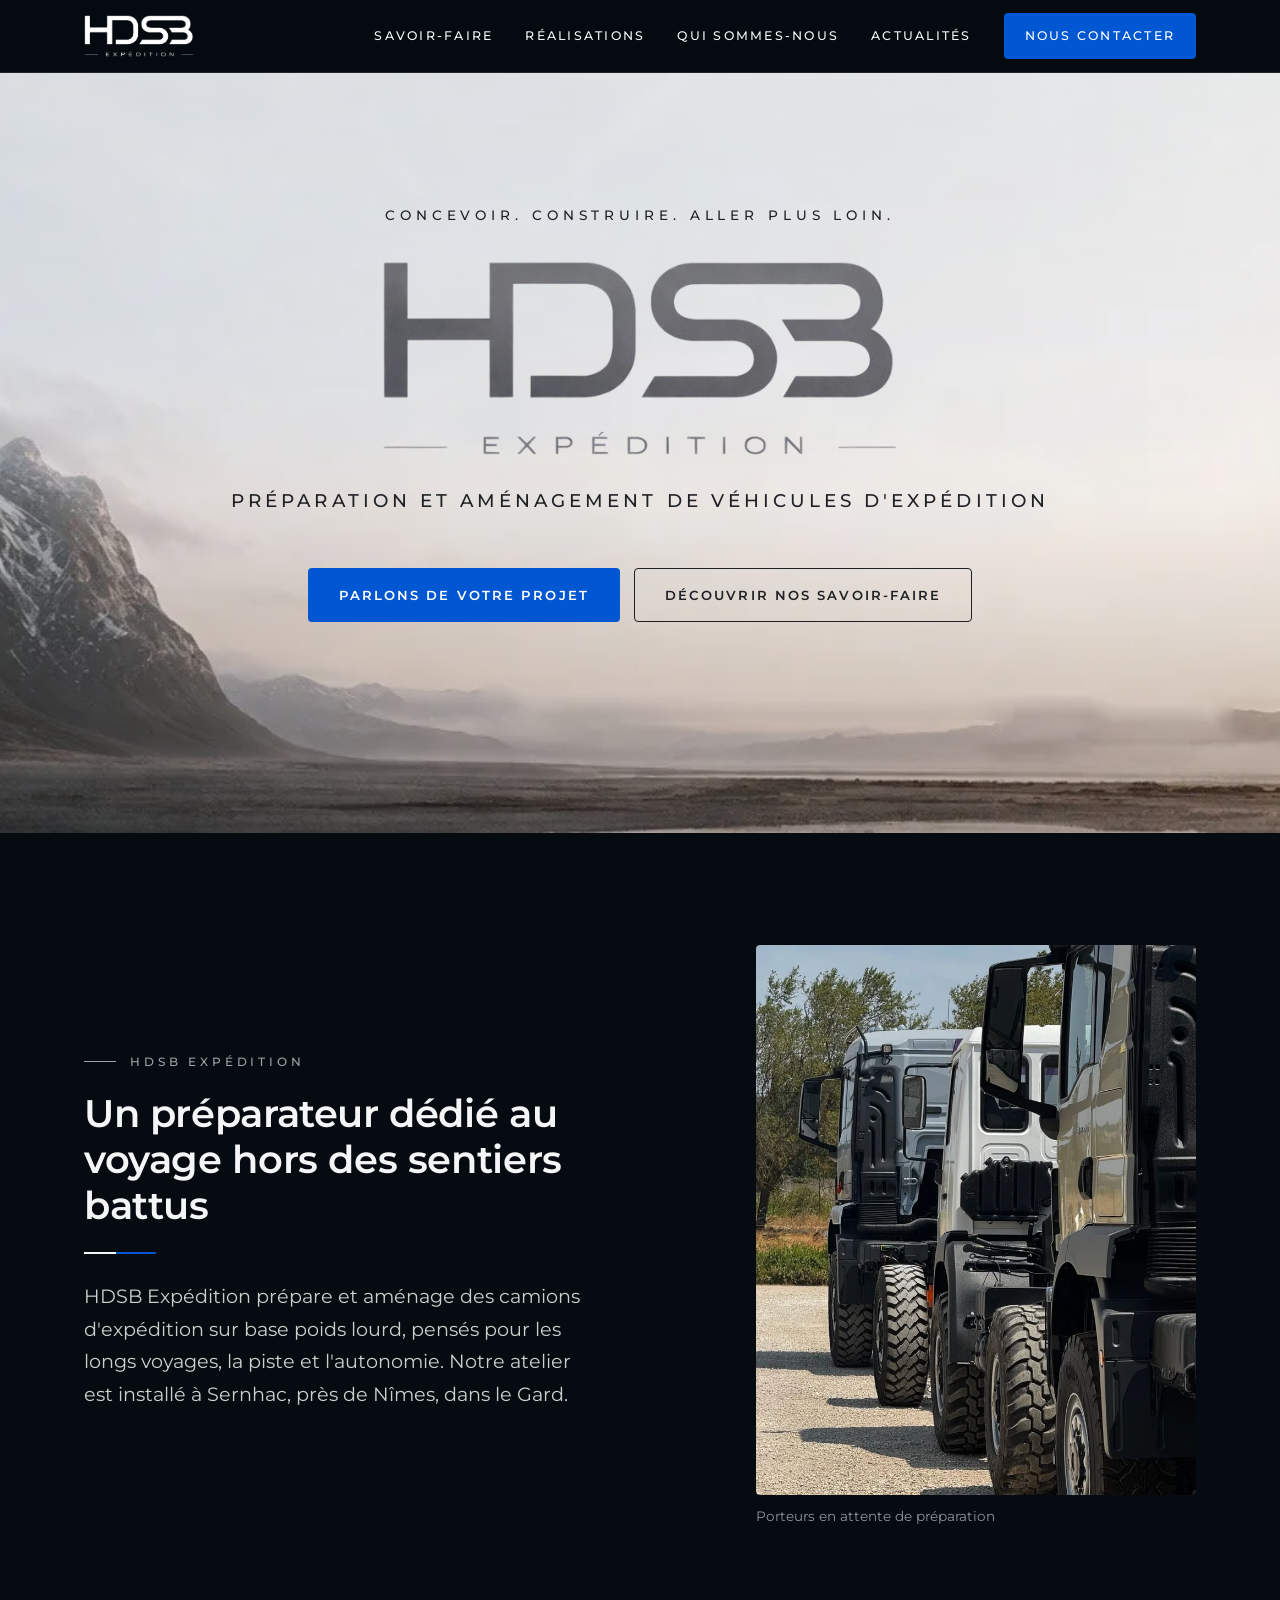
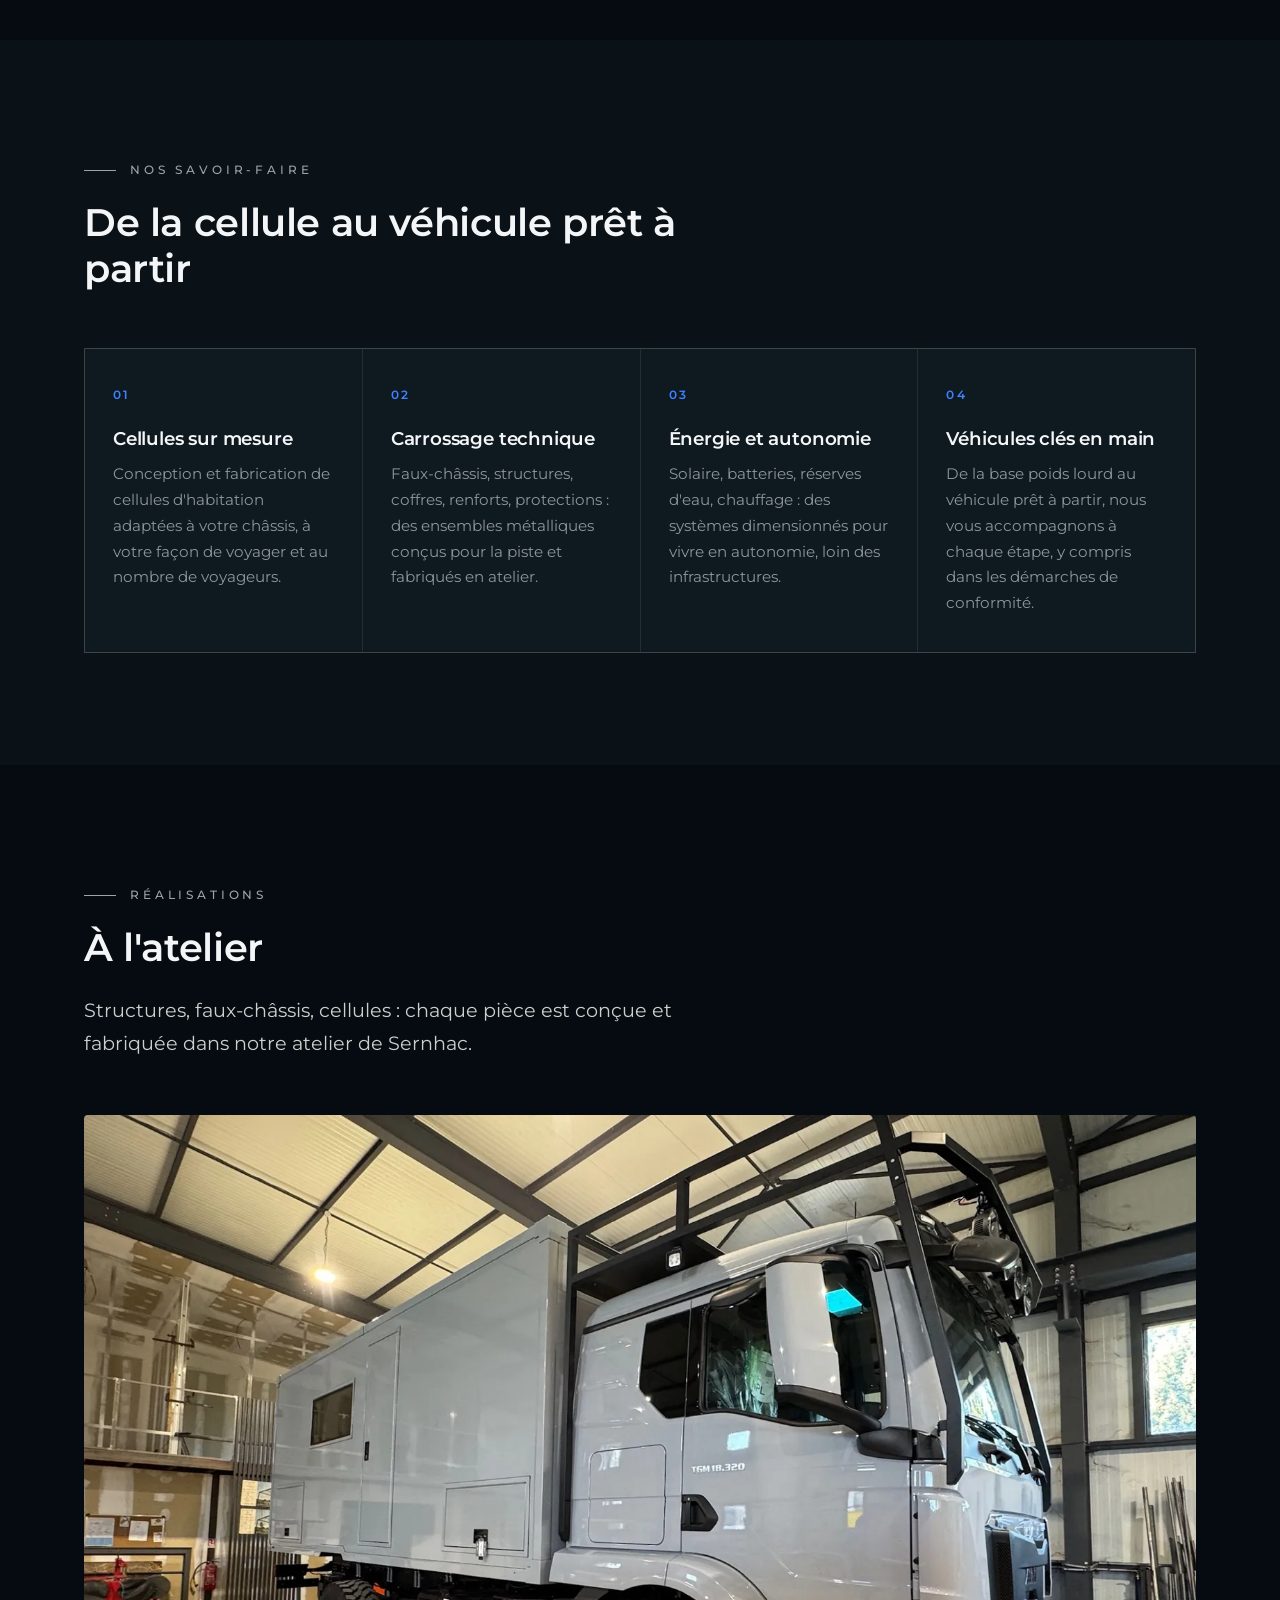
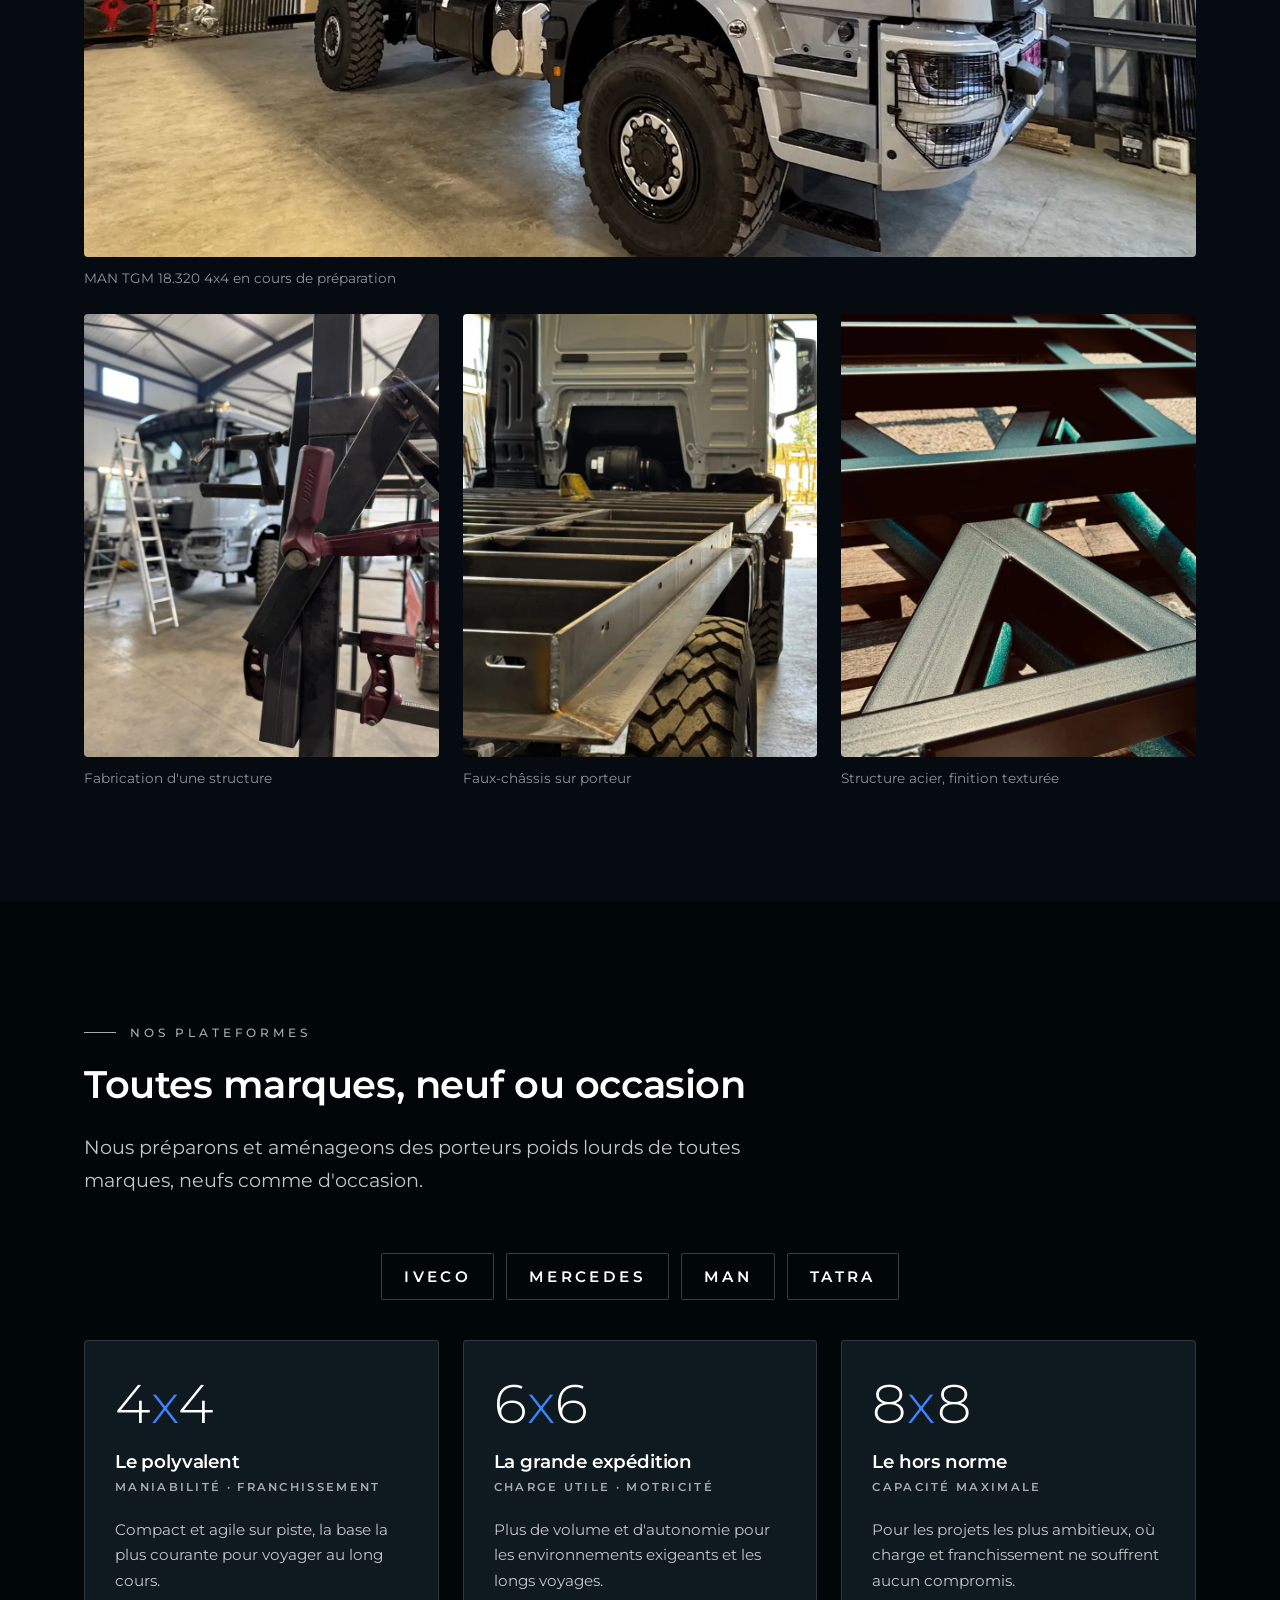
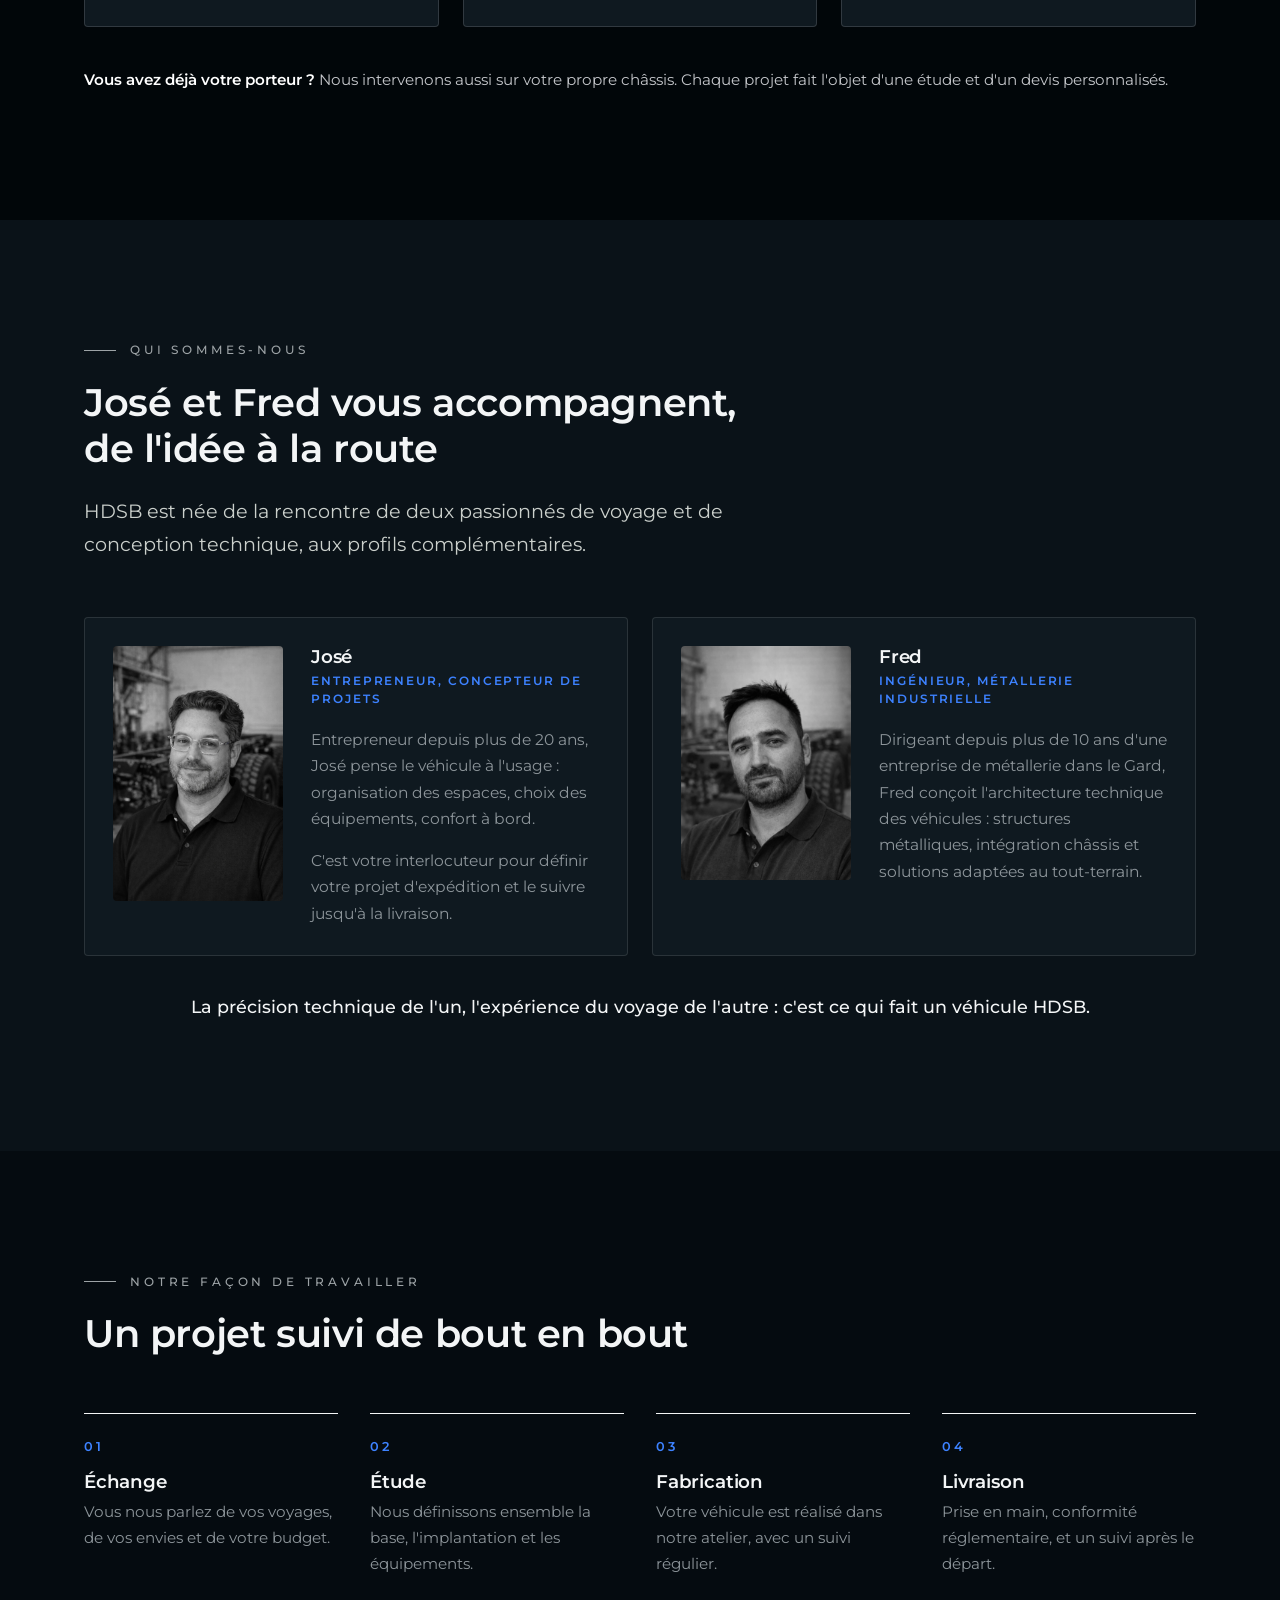
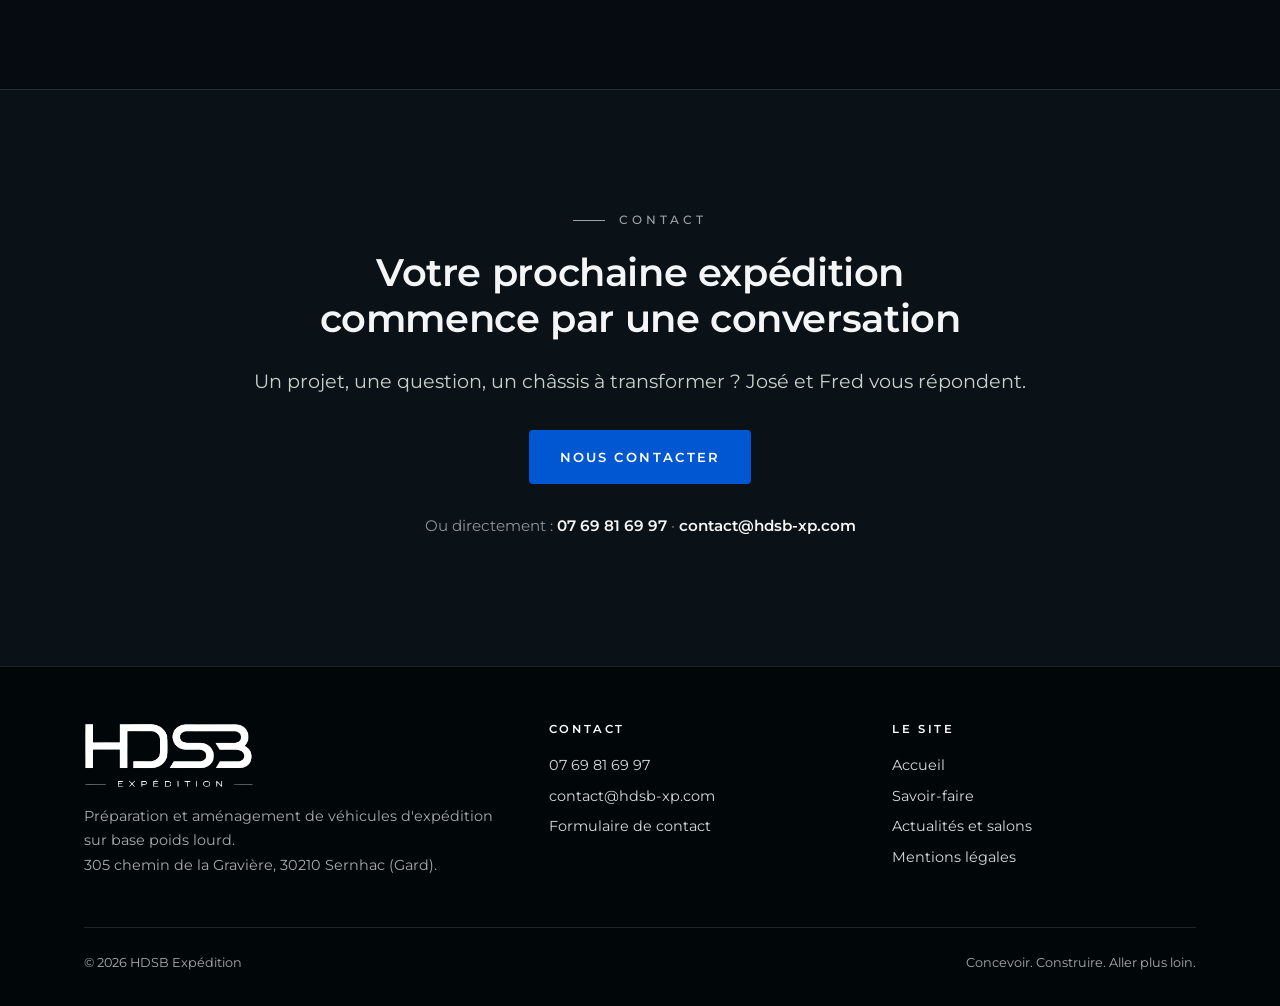
==== index.html @ 848cb87f "Accents orange remplacés par le bleu Nogaro ; portrait de Fred allégé - Toutes les touches cuivre pa" ====
<!doctype html>
<html lang="fr">
<head>
<meta charset="UTF-8">
<meta name="viewport" content="width=device-width, initial-scale=1.0">
<title>HDSB Expédition, préparation et aménagement de camions d'expédition 4x4, 6x6 et 8x8 près de Nîmes</title>
<meta name="description" content="HDSB Expédition prépare et aménage des véhicules d'expédition sur base poids lourd 4x4, 6x6 et 8x8, toutes marques : cellules sur mesure, carrossage technique, autonomie énergétique. Atelier en région nîmoise (Gard).">
<link rel="canonical" href="https://hdsb-xp.com/">
<meta property="og:type" content="website">
<meta property="og:site_name" content="HDSB Expédition">
<meta property="og:locale" content="fr_FR">
<meta property="og:title" content="HDSB Expédition, des véhicules pour ceux qui vont plus loin">
<meta property="og:description" content="Préparation et aménagement de camions d'expédition 4x4, 6x6 et 8x8 sur base poids lourd, en région nîmoise.">
<meta property="og:url" content="https://hdsb-xp.com/">
<meta property="og:image" content="https://hdsb-xp.com/assets/img/partage-hdsb.jpg">
<meta name="twitter:card" content="summary_large_image">
<link rel="icon" type="image/png" sizes="32x32" href="favicon-32.png">
<link rel="apple-touch-icon" sizes="180x180" href="apple-touch-icon.png">
<link rel="preload" href="assets/fonts/montserrat.woff2" as="font" type="font/woff2" crossorigin>
<link rel="stylesheet" href="css/style.css">
<script type="application/ld+json">
{
  "@context": "https://schema.org",
  "@type": "Organization",
  "name": "HDSB Expédition",
  "legalName": "HDSB",
  "url": "https://hdsb-xp.com/",
  "logo": "https://hdsb-xp.com/favicon-512.png",
  "email": "contact@hdsb-xp.com",
  "telephone": "+33769816997",
  "slogan": "Des véhicules pour ceux qui vont plus loin",
  "description": "Préparation et aménagement de véhicules d'expédition sur base poids lourd 4x4, 6x6 et 8x8, toutes marques.",
  "address": {
    "@type": "PostalAddress",
    "streetAddress": "305 chemin de la Gravière",
    "postalCode": "30210",
    "addressLocality": "Sernhac",
    "addressRegion": "Occitanie",
    "addressCountry": "FR"
  },
  "areaServed": "FR"
}
</script>
</head>
<body>
<a class="skip-link" href="#contenu">Aller au contenu</a>

<header class="site-header">
  <div class="wrap">
    <a href="./" class="logo"><img src="assets/img/logo-blanc.webp" alt="HDSB Expédition" width="603" height="230"></a>
    <nav class="nav-links" id="nav-links" aria-label="Navigation principale">
      <a href="#savoir-faire">Savoir-faire</a>
      <a href="#realisations">Réalisations</a>
      <a href="#fondateurs">Qui sommes-nous</a>
      <a href="actualites.html">Actualités</a>
      <a href="contact.html" class="btn btn-primary">Nous contacter</a>
    </nav>
    <button class="nav-toggle" aria-label="Ouvrir le menu" aria-expanded="false" aria-controls="nav-links">☰</button>
  </div>
</header>

<main id="contenu">

  <!-- Bandeau d'accueil -->
  <section class="hero">
    <div class="hero-bg">
      <picture>
        <source srcset="assets/img/hero-expedition.webp" type="image/webp">
        <img src="assets/img/hero-expedition.jpg" alt="" width="1536" height="465" fetchpriority="high">
      </picture>
    </div>
    <div class="wrap hero-content">
      <p class="hero-kicker">Concevoir. Construire. Aller plus loin.</p>
      <img class="hero-logo" src="assets/img/logo.webp" alt="HDSB Expédition" width="603" height="230">
      <h1>Préparation et aménagement de véhicules d'expédition</h1>
      <div class="hero-actions">
        <a href="contact.html" class="btn btn-primary">Parlons de votre projet</a>
        <a href="#savoir-faire" class="btn btn-ghost">Découvrir nos savoir-faire</a>
      </div>
    </div>
  </section>

  <!-- Actualité : masquée automatiquement après data-until (js/main.js) -->
  <aside class="news-strip" data-until="2026-11-15" hidden>
    <div class="wrap">
      <picture class="news-logo"><source srcset="assets/img/logo-vanlife-expo.webp" type="image/webp"><img src="assets/img/logo-vanlife-expo.png" alt="Vanlife Expo" width="56" height="56"></picture>
      <span>Retrouvez-nous au <strong>Vanlife Expo Bordeaux</strong>, les 14 et 15 novembre 2026, Parc des Expositions de Bordeaux.</span>
      <a href="contact.html">Prendre rendez-vous sur le salon →</a>
    </div>
  </aside>

  <!-- Qui sommes-nous -->
  <section id="presentation">
    <div class="wrap intro-grid">
      <div>
        <span class="eyebrow">HDSB Expédition</span>
        <h2>Un préparateur dédié au voyage hors des sentiers battus</h2>
        <div class="accent-line"></div>
        <p class="lede">HDSB Expédition prépare et aménage des camions d'expédition sur base poids lourd, pensés pour les longs voyages, la piste et l'autonomie. Notre atelier est installé à Sernhac, près de Nîmes, dans le Gard.</p>
      </div>
      <figure class="intro-photo">
        <picture>
          <source srcset="assets/img/atelier-porteurs.webp" type="image/webp">
          <img src="assets/img/atelier-porteurs.jpg" alt="Trois porteurs poids lourds tout-terrain alignés devant l'atelier" width="800" height="1000" loading="lazy">
        </picture>
        <figcaption>Porteurs en attente de préparation</figcaption>
      </figure>
    </div>
  </section>

  <!-- Savoir-faire -->
  <section id="savoir-faire" class="bg-sand">
    <div class="wrap">
      <div class="section-head">
        <span class="eyebrow">Nos savoir-faire</span>
        <h2>De la cellule au véhicule prêt à partir</h2>
      </div>
      <div class="cards">
        <article class="card">
          <span class="card-num">01</span>
          <h3>Cellules sur mesure</h3>
          <p>Conception et fabrication de cellules d'habitation adaptées à votre châssis, à votre façon de voyager et au nombre de voyageurs.</p>
        </article>
        <article class="card">
          <span class="card-num">02</span>
          <h3>Carrossage technique</h3>
          <p>Faux-châssis, structures, coffres, renforts, protections : des ensembles métalliques conçus pour la piste et fabriqués en atelier.</p>
        </article>
        <article class="card">
          <span class="card-num">03</span>
          <h3>Énergie et autonomie</h3>
          <p>Solaire, batteries, réserves d'eau, chauffage : des systèmes dimensionnés pour vivre en autonomie, loin des infrastructures.</p>
        </article>
        <article class="card">
          <span class="card-num">04</span>
          <h3>Véhicules clés en main</h3>
          <p>De la base poids lourd au véhicule prêt à partir, nous vous accompagnons à chaque étape, y compris dans les démarches de conformité.</p>
        </article>
      </div>
    </div>
  </section>

  <!-- Réalisations -->
  <section id="realisations">
    <div class="wrap">
      <div class="section-head">
        <span class="eyebrow">Réalisations</span>
        <h2>À l'atelier</h2>
        <p class="lede">Structures, faux-châssis, cellules : chaque pièce est conçue et fabriquée dans notre atelier de Sernhac.</p>
      </div>
      <figure class="feature">
        <picture>
          <source srcset="assets/img/realisation-man-tgm-4x4.webp" type="image/webp">
          <img src="assets/img/realisation-man-tgm-4x4.jpg" alt="Camion d'expédition MAN TGM 18.320 4x4 gris avec cellule d'habitation et galerie de toit, dans l'atelier HDSB" width="1600" height="1067" loading="lazy">
        </picture>
        <figcaption>MAN TGM 18.320 4x4 en cours de préparation</figcaption>
      </figure>
      <div class="gallery">
        <figure>
          <picture>
            <source srcset="assets/img/atelier-fabrication-structure.webp" type="image/webp">
            <img src="assets/img/atelier-fabrication-structure.jpg" alt="Structure en tubes d'acier maintenue par des serre-joints, un porteur MAN en arrière-plan" width="800" height="1000" loading="lazy">
          </picture>
          <figcaption>Fabrication d'une structure</figcaption>
        </figure>
        <figure>
          <picture>
            <source srcset="assets/img/atelier-faux-chassis.webp" type="image/webp">
            <img src="assets/img/atelier-faux-chassis.jpg" alt="Faux-châssis en acier soudé posé sur un porteur poids lourd" width="800" height="1000" loading="lazy">
          </picture>
          <figcaption>Faux-châssis sur porteur</figcaption>
        </figure>
        <figure>
          <picture>
            <source srcset="assets/img/atelier-structure-acier.webp" type="image/webp">
            <img src="assets/img/atelier-structure-acier.jpg" alt="Détail d'une structure en acier à finition texturée noire" width="800" height="1000" loading="lazy">
          </picture>
          <figcaption>Structure acier, finition texturée</figcaption>
        </figure>
      </div>
    </div>
  </section>

  <!-- Plateformes -->
  <section id="plateformes" class="bg-ink">
    <div class="wrap">
      <div class="section-head">
        <span class="eyebrow">Nos plateformes</span>
        <h2>Toutes marques, neuf ou occasion</h2>
        <p class="lede">Nous préparons et aménageons des porteurs poids lourds de toutes marques, neufs comme d'occasion.</p>
      </div>
      <ul class="brands" aria-label="Exemples de marques de porteurs">
        <li>Iveco</li>
        <li>Mercedes</li>
        <li>MAN</li>
        <li>Tatra</li>
      </ul>
      <div class="platforms">
        <article class="platform">
          <div class="platform-drive">4<span>x</span>4</div>
          <h3>Le polyvalent</h3>
          <div class="platform-tag">Maniabilité · Franchissement</div>
          <p>Compact et agile sur piste, la base la plus courante pour voyager au long cours.</p>
        </article>
        <article class="platform">
          <div class="platform-drive">6<span>x</span>6</div>
          <h3>La grande expédition</h3>
          <div class="platform-tag">Charge utile · Motricité</div>
          <p>Plus de volume et d'autonomie pour les environnements exigeants et les longs voyages.</p>
        </article>
        <article class="platform">
          <div class="platform-drive">8<span>x</span>8</div>
          <h3>Le hors norme</h3>
          <div class="platform-tag">Capacité maximale</div>
          <p>Pour les projets les plus ambitieux, où charge et franchissement ne souffrent aucun compromis.</p>
        </article>
      </div>
      <p class="platform-note"><strong>Vous avez déjà votre porteur ?</strong> Nous intervenons aussi sur votre propre châssis. Chaque projet fait l'objet d'une étude et d'un devis personnalisés.</p>
    </div>
  </section>

  <!-- Fondateurs -->
  <section id="fondateurs" class="bg-sand">
    <div class="wrap">
      <div class="section-head">
        <span class="eyebrow">Qui sommes-nous</span>
        <h2>José et Fred vous accompagnent, de l'idée à la route</h2>
        <p class="lede">HDSB est née de la rencontre de deux passionnés de voyage et de conception technique, aux profils complémentaires.</p>
      </div>
      <div class="founders">
        <article class="founder">
          <picture class="founder-photo">
            <source srcset="assets/img/equipe-jose.webp" type="image/webp">
            <img src="assets/img/equipe-jose.jpg" alt="Portrait de José, cofondateur d'HDSB Expédition, dans l'atelier" width="1024" height="1536" loading="lazy">
          </picture>
          <div class="founder-body">
          <div class="founder-head">
            <div>
              <h3>José</h3>
              <span class="founder-role">Entrepreneur, concepteur de projets</span>
            </div>
          </div>
          <p>Entrepreneur depuis plus de 20 ans, José pense le véhicule à l'usage : organisation des espaces, choix des équipements, confort à bord.</p>
          <p>C'est votre interlocuteur pour définir votre projet d'expédition et le suivre jusqu'à la livraison.</p>
          </div>
        </article>
        <article class="founder">
          <picture class="founder-photo">
            <source srcset="assets/img/equipe-fred.webp" type="image/webp">
            <img src="assets/img/equipe-fred.jpg" alt="Portrait de Fred, cofondateur d'HDSB Expédition, dans l'atelier" width="908" height="1252" loading="lazy">
          </picture>
          <div class="founder-body">
          <div class="founder-head">
            <div>
              <h3>Fred</h3>
              <span class="founder-role">Ingénieur, métallerie industrielle</span>
            </div>
          </div>
          <p>Dirigeant depuis plus de 10 ans d'une entreprise de métallerie dans le Gard, Fred conçoit l'architecture technique des véhicules : structures métalliques, intégration châssis et solutions adaptées au tout-terrain.</p>
          </div>
        </article>
      </div>
      <p class="founders-closing">La précision technique de l'un, l'expérience du voyage de l'autre : c'est ce qui fait un véhicule HDSB.</p>
    </div>
  </section>

  <!-- Méthode -->
  <section id="methode">
    <div class="wrap">
      <div class="section-head">
        <span class="eyebrow">Notre façon de travailler</span>
        <h2>Un projet suivi de bout en bout</h2>
      </div>
      <ol class="steps">
        <li>
          <h3>Échange</h3>
          <p>Vous nous parlez de vos voyages, de vos envies et de votre budget.</p>
        </li>
        <li>
          <h3>Étude</h3>
          <p>Nous définissons ensemble la base, l'implantation et les équipements.</p>
        </li>
        <li>
          <h3>Fabrication</h3>
          <p>Votre véhicule est réalisé dans notre atelier, avec un suivi régulier.</p>
        </li>
        <li>
          <h3>Livraison</h3>
          <p>Prise en main, conformité réglementaire, et un suivi après le départ.</p>
        </li>
      </ol>
    </div>
  </section>

  <!-- Appel final -->
  <section class="cta">
    <div class="wrap">
      <span class="eyebrow">Contact</span>
      <h2>Votre prochaine expédition commence par une conversation</h2>
      <p class="lede">Un projet, une question, un châssis à transformer ? José et Fred vous répondent.</p>
      <a href="contact.html" class="btn btn-primary">Nous contacter</a>
      <p class="cta-direct">Ou directement : <a href="tel:+33769816997">07 69 81 69 97</a> · <a href="mailto:contact@hdsb-xp.com">contact@hdsb-xp.com</a></p>
    </div>
  </section>

</main>

<footer class="site-footer">
  <div class="wrap">
    <div class="footer-grid">
      <div>
        <img class="footer-logo" src="assets/img/logo-blanc.webp" alt="HDSB Expédition" width="603" height="230" loading="lazy">
        <p>Préparation et aménagement de véhicules d'expédition sur base poids lourd.<br>305 chemin de la Gravière, 30210 Sernhac (Gard).</p>
      </div>
      <div>
        <h3>Contact</h3>
        <ul>
          <li><a href="tel:+33769816997">07 69 81 69 97</a></li>
          <li><a href="mailto:contact@hdsb-xp.com">contact@hdsb-xp.com</a></li>
          <li><a href="contact.html">Formulaire de contact</a></li>
        </ul>
      </div>
      <div>
        <h3>Le site</h3>
        <ul>
          <li><a href="./">Accueil</a></li>
          <li><a href="./#savoir-faire">Savoir-faire</a></li>
          <li><a href="actualites.html">Actualités et salons</a></li>
          <li><a href="mentions-legales.html">Mentions légales</a></li>
        </ul>
      </div>
    </div>
    <div class="footer-bottom">
      <span>© <span data-year>2026</span> HDSB Expédition</span>
      <span>Concevoir. Construire. Aller plus loin.</span>
    </div>
  </div>
</footer>

<script src="js/main.js" defer></script>
</body>
</html>
---- css/style.css ----
/* =========================================================
   HDSB Expédition, feuille de style unique
   Charte : fonds nuit (noir bleuté, RAL 9005), textes gris clairs,
   accents et boutons d'action en bleu Nogaro.
   Le bandeau d'accueil (.hero) garde ses couleurs claires d'origine.
   Police Montserrat hébergée sur le site (aucun appel externe).
   ========================================================= */

@font-face {
  font-family: 'Montserrat';
  src: url('../assets/fonts/montserrat.woff2') format('woff2');
  font-weight: 100 900;
  font-style: normal;
  font-display: swap;
}

:root {
  /* Fonds (visuel de charte « Strata Flow ») */
  --night: #050b10;        /* fond principal */
  --sand: #0a1218;         /* sections alternées */
  --paper: #0f1920;        /* cartes et encarts */
  --mist: #142029;         /* fond d'attente des images */
  --black: #010609;        /* RAL 9005 : sections sombres, pied de page */
  --nogaro: #0057d1;       /* bleu Nogaro : fond des boutons d'action */
  --nogaro-hover: #1a6af0;
  --nogaro-light: #3d82ff; /* bleu Nogaro éclairci, pour du texte sur fond noir */

  /* Textes, adaptés aux fonds sombres */
  --graphite: #9da3a6;     /* RAL 7040 */
  --ink: #f3f5f6;
  --ink-soft: #cbd0cc;     /* RAL 7035 */
  --text: #c3c8cb;
  --muted: #8d959a;
  --line: rgba(203, 208, 204, 0.14);
  --line-strong: rgba(203, 208, 204, 0.28);


  /* Couleurs d'origine, conservées pour le bandeau d'accueil (fond clair) */
  --hero-ink: #1f2125;

  --font: 'Montserrat', -apple-system, BlinkMacSystemFont, 'Segoe UI', sans-serif;
  --wrap: 1160px;
  --radius: 4px;
}

*, *::before, *::after { box-sizing: border-box; }

html { scroll-behavior: smooth; background: var(--night); }

body {
  margin: 0;
  font-family: var(--font);
  font-size: 16px;
  line-height: 1.7;
  color: var(--text);
  background: var(--night);
  -webkit-font-smoothing: antialiased;
}

img { max-width: 100%; height: auto; display: block; }

a { color: var(--nogaro-light); }
a:hover { color: var(--ink); }

h1, h2, h3 {
  font-weight: 600;
  line-height: 1.2;
  color: var(--ink);
  margin: 0 0 0.6em;
  letter-spacing: -0.01em;
}
h1 { font-size: clamp(2rem, 5vw, 3.2rem); }
h2 { font-size: clamp(1.6rem, 3.4vw, 2.4rem); }
h3 { font-size: 1.15rem; }

p { margin: 0 0 1em; }

.wrap {
  width: 100%;
  max-width: var(--wrap);
  margin: 0 auto;
  padding: 0 24px;
}

section { padding: clamp(64px, 9vw, 112px) 0; }
/* Ancres du menu : l'en-tête fixe (72px) ne recouvre pas le début de la section */
section[id] { scroll-margin-top: 72px; }

/* Petit titre espacé, repris du « EXPÉDITION » du logo */
.eyebrow {
  display: inline-flex;
  align-items: center;
  gap: 14px;
  font-size: 0.75rem;
  font-weight: 500;
  letter-spacing: 0.32em;
  text-transform: uppercase;
  color: var(--graphite);
  margin-bottom: 1.2rem;
}
.eyebrow::before {
  content: '';
  width: 32px;
  height: 1px;
  background: currentColor;
}

.lede {
  font-size: clamp(1.05rem, 1.6vw, 1.2rem);
  color: var(--ink-soft);
  max-width: 62ch;
}

/* Trait de charte : blanc puis bleu Nogaro */
.accent-line {
  width: 72px;
  height: 2px;
  background: linear-gradient(90deg, var(--ink) 0 45%, var(--nogaro) 45% 100%);
  margin: 0 0 1.6rem;
}

/* ---------- Boutons ---------- */
.btn {
  display: inline-block;
  padding: 15px 30px;
  font-family: var(--font);
  font-size: 0.82rem;
  font-weight: 600;
  letter-spacing: 0.16em;
  text-transform: uppercase;
  text-decoration: none;
  border: 1px solid transparent;
  border-radius: var(--radius);
  cursor: pointer;
  transition: background-color 0.2s, color 0.2s, border-color 0.2s;
}
.btn-primary { background: var(--nogaro); color: #fff; }
.btn-primary:hover { background: var(--nogaro-hover); color: #fff; }
.btn-ghost { border-color: var(--line-strong); color: var(--ink); background: transparent; }
.btn-ghost:hover { border-color: var(--ink); background: rgba(255,255,255,0.06); color: #fff; }
.btn-light { border-color: rgba(255,255,255,0.7); color: #fff; }
.btn-light:hover { background: #fff; color: var(--hero-ink); }

/* ---------- En-tête ---------- */
.site-header {
  position: sticky;
  top: 0;
  z-index: 50;
  background: rgba(5, 11, 16, 0.94);
  backdrop-filter: blur(8px);
  -webkit-backdrop-filter: blur(8px);
  border-bottom: 1px solid var(--line);
}
.site-header .wrap {
  display: flex;
  align-items: center;
  justify-content: space-between;
  min-height: 72px;
  gap: 24px;
}
.logo img { height: 42px; width: auto; }

.nav-links { display: flex; align-items: center; gap: 32px; }
.nav-links a {
  font-size: 0.78rem;
  font-weight: 500;
  letter-spacing: 0.18em;
  text-transform: uppercase;
  color: var(--ink);
  text-decoration: none;
}
.nav-links a:hover, .nav-links a[aria-current="page"] { color: var(--nogaro-light); }
.nav-links .btn { color: #fff; padding: 11px 20px; }
.nav-links .btn:hover, .nav-links .btn[aria-current="page"] { color: #fff; }

.nav-toggle {
  display: none;
  background: none;
  border: 0;
  font-size: 1.6rem;
  line-height: 1;
  color: var(--ink);
  cursor: pointer;
  padding: 8px;
}

@media (max-width: 760px) {
  .nav-toggle { display: block; }
  .nav-links {
    display: none;
    position: absolute;
    top: 100%;
    left: 0;
    right: 0;
    flex-direction: column;
    align-items: stretch;
    gap: 0;
    background: var(--night);
    border-bottom: 1px solid var(--line);
    padding: 8px 24px 20px;
  }
  .nav-links.open { display: flex; }
  .nav-links a { padding: 14px 0; border-bottom: 1px solid var(--line); }
  .nav-links .btn { margin-top: 16px; text-align: center; border-bottom: 0; }
  .logo img { height: 34px; }
}

/* ---------- Bandeau d'accueil ---------- */
.hero {
  position: relative;
  min-height: min(88vh, 760px);
  display: flex;
  align-items: center;
  padding: 0;
  overflow: hidden;
  background: #dfe4e7;
}
.hero-bg {
  position: absolute;
  inset: 0;
}
.hero-bg img {
  width: 100%;
  height: 100%;
  object-fit: cover;
  object-position: 30% 60%;
}
/* Voile clair en haut pour garantir la lisibilité du texte sur le ciel */
.hero::after {
  content: '';
  position: absolute;
  inset: 0;
  background: linear-gradient(180deg, rgba(246,243,238,0.55) 0%, rgba(246,243,238,0.15) 55%, rgba(31,33,37,0.25) 100%);
}
.hero-content {
  position: relative;
  z-index: 1;
  text-align: center;
  padding-top: 40px;
  padding-bottom: 120px;
}
.hero-kicker {
  font-size: clamp(0.7rem, 1.4vw, 0.85rem);
  font-weight: 500;
  letter-spacing: 0.36em;
  text-transform: uppercase;
  color: var(--hero-ink);
  margin-bottom: 2rem;
}
.hero-logo {
  width: min(520px, 78vw);
  margin: 0 auto 2rem;
}
.hero h1 {
  font-size: clamp(0.95rem, 2vw, 1.15rem);
  font-weight: 500;
  letter-spacing: 0.22em;
  text-transform: uppercase;
  color: var(--hero-ink);
  margin-bottom: 3.5rem;
}
.hero-actions { display: flex; gap: 14px; justify-content: center; flex-wrap: wrap; }
.hero .btn-ghost { border-color: var(--hero-ink); color: var(--hero-ink); background: transparent; }
.hero .btn-ghost:hover { background: var(--hero-ink); color: #fff; }

@media (max-width: 760px) {
  .hero { min-height: 92vh; }
  .hero-bg img { object-position: 52% 50%; }
  .hero-content { padding-bottom: 90px; }
}

/* Encart actualité (salon) : affiché par js/main.js jusqu'à sa date de fin */
.news-strip {
  background: var(--black);
  border-bottom: 1px solid var(--line);
  color: #fff;
  padding: 18px 0;
  font-size: 0.95rem;
}
.news-strip .wrap {
  display: flex;
  align-items: center;
  justify-content: center;
  gap: 12px 24px;
  flex-wrap: wrap;
  text-align: center;
}
.news-strip strong { color: var(--nogaro-light); font-weight: 600; }
.news-strip a { color: #fff; }
/* Logo du salon à la place de l'étiquette « Salon » */
.news-logo img { width: 56px; height: 56px; }
.news-tag {
  font-size: 0.7rem;
  font-weight: 600;
  letter-spacing: 0.24em;
  text-transform: uppercase;
  border: 1px solid rgba(255,255,255,0.4);
  padding: 4px 10px;
  border-radius: 2px;
}

/* ---------- Présentation ---------- */
.intro-grid {
  display: grid;
  grid-template-columns: 1fr 1fr;
  gap: clamp(32px, 6vw, 96px);
  align-items: start;
}
.intro-grid { align-items: center; }
.intro-photo { margin: 0; justify-self: end; width: 100%; max-width: 440px; }
.intro-photo img {
  width: 100%;
  aspect-ratio: 4 / 5;
  object-fit: cover;
  border-radius: var(--radius);
  background: var(--mist);
}
.intro-photo figcaption { margin-top: 10px; font-size: 0.85rem; color: var(--muted); }
@media (max-width: 860px) {
  .intro-grid { grid-template-columns: 1fr; }
  .intro-photo { justify-self: start; }
}

/* ---------- Savoir-faire ---------- */
.bg-sand { background: var(--sand); }

.section-head { max-width: 680px; margin-bottom: clamp(36px, 5vw, 56px); }

.cards {
  display: grid;
  grid-template-columns: repeat(4, 1fr);
  gap: 1px;
  background: var(--line);
  border: 1px solid var(--line);
}
.card {
  background: var(--paper);
  padding: 36px 28px;
}
.card-num {
  display: block;
  font-size: 0.75rem;
  font-weight: 600;
  letter-spacing: 0.2em;
  color: var(--nogaro-light);
  margin-bottom: 1.4rem;
}
.card p { color: var(--muted); font-size: 0.95rem; margin: 0; }
@media (max-width: 1000px) { .cards { grid-template-columns: repeat(2, 1fr); } }
@media (max-width: 560px) { .cards { grid-template-columns: 1fr; } }

/* ---------- Plateformes ---------- */
.bg-ink { background: var(--black); color: #d9dadd; }
.bg-ink h2, .bg-ink h3 { color: #fff; }
.bg-ink .eyebrow { color: #a9abb1; }
.bg-ink .lede { color: #c4c6ca; }

.platforms {
  display: grid;
  grid-template-columns: repeat(3, 1fr);
  gap: 24px;
}
.platform {
  background: var(--paper);
  border: 1px solid rgba(255,255,255,0.14);
  border-radius: var(--radius);
  padding: 36px 30px 32px;
  display: flex;
  flex-direction: column;
}
.platform-drive {
  font-size: clamp(2.6rem, 5vw, 3.4rem);
  font-weight: 300;
  line-height: 1;
  letter-spacing: 0.02em;
  color: #fff;
  margin-bottom: 1.2rem;
}
.platform-drive span { color: var(--nogaro-light); }
.platform h3 { margin-bottom: 0.3rem; }
.platform-tag {
  font-size: 0.72rem;
  font-weight: 600;
  letter-spacing: 0.2em;
  text-transform: uppercase;
  color: #a9abb1;
  margin-bottom: 1.2rem;
}
.platform p { color: #c4c6ca; font-size: 0.95rem; margin: 0; }
.platform-note {
  margin-top: 40px;
  color: #c4c6ca;
  font-size: 0.95rem;
}
.platform-note strong { color: #fff; font-weight: 600; }
@media (max-width: 900px) { .platforms { grid-template-columns: 1fr; } }

/* Marques : noms en capitales espacées, centrés, sans logos (pas d'usage des marques déposées) */
.brands {
  list-style: none;
  margin: 0 0 40px;
  padding: 0;
  display: flex;
  flex-wrap: wrap;
  align-items: center;
  justify-content: center;
  gap: 12px;
}
.brands li {
  border: 1px solid rgba(255,255,255,0.22);
  border-radius: 2px;
  padding: 10px 22px;
  font-size: 0.95rem;
  font-weight: 600;
  letter-spacing: 0.22em;
  text-transform: uppercase;
  color: #fff;
}

/* ---------- Fondateurs ---------- */
.founders {
  display: grid;
  grid-template-columns: 1fr 1fr;
  gap: 24px;
}
.founder {
  display: grid;
  grid-template-columns: 170px 1fr;
  gap: 28px;
  align-items: start;
  background: var(--paper);
  border: 1px solid var(--line);
  border-radius: var(--radius);
  padding: 28px;
}
/* Photo d'origine affichée en petit, sans recadrage du fichier */
.founder-photo img {
  width: 100%;
  height: auto;
  border-radius: var(--radius);
  background: var(--mist);
}
.founder-body { padding: 0; }
@media (max-width: 560px) {
  .founder { grid-template-columns: 1fr; gap: 20px; }
  .founder-photo img { width: 150px; }
}
.founder-head { margin-bottom: 1.2rem; }
.founder h3 { margin: 0; }
.founder-role {
  display: block;
  margin-top: 4px;
  line-height: 1.5;
  font-size: 0.75rem;
  font-weight: 600;
  letter-spacing: 0.16em;
  text-transform: uppercase;
  color: var(--nogaro-light);
}
.founder p { color: var(--muted); font-size: 0.97rem; }
.founder p:last-child { margin-bottom: 0; }
.founders-closing {
  margin-top: 36px;
  font-size: 1.1rem;
  font-weight: 500;
  color: var(--ink);
  text-align: center;
}
@media (max-width: 800px) { .founders { grid-template-columns: 1fr; } }

/* ---------- Méthode ---------- */
.steps {
  list-style: none;
  margin: 0;
  padding: 0;
  display: grid;
  grid-template-columns: repeat(4, 1fr);
  gap: 32px;
  counter-reset: step;
}
.steps li {
  counter-increment: step;
  border-top: 1px solid var(--ink);
  padding-top: 22px;
}
.steps li::before {
  content: counter(step, decimal-leading-zero);
  display: block;
  font-size: 0.8rem;
  font-weight: 600;
  letter-spacing: 0.2em;
  color: var(--nogaro-light);
  margin-bottom: 0.8rem;
}
.steps h3 { margin-bottom: 0.4rem; }
.steps p { color: var(--muted); font-size: 0.95rem; margin: 0; }
@media (max-width: 900px) { .steps { grid-template-columns: 1fr 1fr; } }
@media (max-width: 520px) { .steps { grid-template-columns: 1fr; } }

/* ---------- Appel final ---------- */
.cta {
  text-align: center;
  background: var(--sand);
  border-top: 1px solid var(--line);
}
.cta h2 { max-width: 720px; margin-left: auto; margin-right: auto; }
.cta .lede { margin: 0 auto 2rem; }
.cta-direct {
  margin-top: 1.8rem;
  font-size: 0.95rem;
  color: var(--muted);
}
.cta-direct a { color: var(--ink); font-weight: 600; text-decoration: none; }
.cta-direct a:hover { color: var(--nogaro-light); }

/* ---------- Contact ---------- */
.page-head { padding-bottom: 0; }

.contact-grid {
  display: grid;
  grid-template-columns: 1.6fr 1fr;
  gap: clamp(32px, 5vw, 72px);
  align-items: start;
}
@media (max-width: 900px) { .contact-grid { grid-template-columns: 1fr; } }

.contact-aside {
  background: var(--paper);
  border: 1px solid var(--line);
  border-radius: var(--radius);
  padding: 32px 28px;
}
.contact-aside h2 { font-size: 1.2rem; }
.contact-aside dl { margin: 0; }
.contact-aside dt {
  font-size: 0.72rem;
  font-weight: 600;
  letter-spacing: 0.2em;
  text-transform: uppercase;
  color: var(--graphite);
  margin-top: 1.2rem;
}
.contact-aside dd { margin: 0.2rem 0 0; font-weight: 500; }
.contact-aside dd a { color: var(--ink); text-decoration: none; }
.contact-aside dd a:hover { color: var(--nogaro-light); }

form .row { display: grid; grid-template-columns: 1fr 1fr; gap: 0 20px; }
@media (max-width: 600px) { form .row { grid-template-columns: 1fr; } }

.field { margin-bottom: 20px; }
.field label {
  display: block;
  font-size: 0.82rem;
  font-weight: 600;
  color: var(--ink);
  margin-bottom: 6px;
}
.field .optional { font-weight: 400; color: var(--muted); }
.field input, .field select, .field textarea {
  width: 100%;
  font-family: var(--font);
  font-size: 1rem;
  color: var(--ink);
  background: var(--paper);
  border: 1px solid var(--line-strong);
  border-radius: var(--radius);
  padding: 13px 14px;
  color-scheme: dark;
}
.field input::placeholder, .field textarea::placeholder { color: #6b7378; }
.field textarea { min-height: 170px; resize: vertical; }
.field input:focus, .field select:focus, .field textarea:focus {
  outline: 2px solid var(--nogaro-light);
  outline-offset: 1px;
  border-color: var(--nogaro-light);
}
.form-error {
  background: rgba(214, 64, 52, 0.14);
  border-left: 3px solid #e0574a;
  padding: 14px 16px;
  margin-bottom: 24px;
  color: #f2c6c1;
}
.form-error a { color: #fff; }
.form-note { font-size: 0.82rem; color: var(--muted); margin-top: 18px; }

/* ---------- Pages texte (mentions légales) ---------- */
.legal-content { max-width: 780px; }
.legal-content h2 { font-size: 1.3rem; margin-top: 2.4rem; }
.legal-content ul { padding-left: 1.2rem; }
.legal-todo { background: rgba(255, 196, 0, 0.2); padding: 0 4px; }

/* ---------- Pied de page ---------- */
.site-footer {
  background: var(--black);
  border-top: 1px solid var(--line);
  color: #a9abb1;
  padding: 56px 0 32px;
  font-size: 0.9rem;
}
.footer-grid {
  display: grid;
  grid-template-columns: 1.4fr 1fr 1fr;
  gap: 40px;
  padding-bottom: 36px;
  border-bottom: 1px solid rgba(255,255,255,0.12);
}
.footer-logo { width: 170px; margin-bottom: 1rem; }
.site-footer h3 {
  font-size: 0.72rem;
  font-weight: 600;
  letter-spacing: 0.22em;
  text-transform: uppercase;
  color: #fff;
  margin-bottom: 1rem;
}
.site-footer a { color: #d9dadd; text-decoration: none; }
.site-footer a:hover { color: var(--nogaro-light); }
.site-footer ul { list-style: none; margin: 0; padding: 0; }
.site-footer li { margin-bottom: 0.4rem; }
.footer-bottom {
  display: flex;
  justify-content: space-between;
  flex-wrap: wrap;
  gap: 12px;
  padding-top: 24px;
  font-size: 0.8rem;
}
@media (max-width: 760px) { .footer-grid { grid-template-columns: 1fr; gap: 28px; } }

/* Accessibilité */
.skip-link {
  position: absolute;
  left: -9999px;
  top: 8px;
  background: var(--nogaro);
  color: #fff;
  padding: 10px 16px;
  z-index: 100;
}
.skip-link:focus { left: 8px; }

@media (prefers-reduced-motion: reduce) {
  html { scroll-behavior: auto; }
  * { transition: none !important; }
}

/* ---------- Réalisations ---------- */
.feature { margin: 0 0 24px; }
.feature img,
.gallery img {
  width: 100%;
  border-radius: var(--radius);
  background: var(--mist);
}
.feature img { aspect-ratio: 3 / 2; object-fit: cover; }
.gallery {
  display: grid;
  grid-template-columns: repeat(3, 1fr);
  gap: 24px;
}
.gallery figure { margin: 0; }
.gallery img { aspect-ratio: 4 / 5; object-fit: cover; }
.feature figcaption,
.gallery figcaption {
  margin-top: 10px;
  font-size: 0.85rem;
  color: var(--muted);
}
@media (max-width: 600px) {
  .gallery { gap: 10px; }
  .gallery figcaption { font-size: 0.75rem; }
}

/* ---------- Actualités : agenda et informations ---------- */
.events { list-style: none; margin: 0; padding: 0; display: grid; gap: 20px; }
.event {
  display: grid;
  grid-template-columns: 140px 1fr;
  gap: 28px;
  background: var(--paper);
  border: 1px solid var(--line);
  border-left: 3px solid var(--nogaro);
  border-radius: var(--radius);
  padding: 28px;
}
.event:has(.event-logo) { grid-template-columns: 140px 1fr 120px; align-items: center; }
.event-logo img { width: 120px; height: 120px; }
.event-date { display: flex; flex-direction: column; }
.event-days { font-size: 2rem; font-weight: 600; line-height: 1.1; color: var(--ink); }
.event-month {
  font-size: 0.78rem;
  font-weight: 600;
  letter-spacing: 0.16em;
  text-transform: uppercase;
  color: var(--nogaro-light);
}
.event h3 { margin-bottom: 0.2rem; }
.event-place { color: var(--graphite); font-weight: 500; margin-bottom: 0.6rem; }
.event-body p:last-of-type { margin-bottom: 0.6rem; }
.event-link { font-weight: 600; text-decoration: none; }
.events-empty { color: var(--muted); }
.events-past-title { margin-top: 48px; color: var(--graphite); }
.events-past .event { border-left-color: var(--line); opacity: 0.75; }
.events-past .event-link { display: none; }
@media (max-width: 600px) {
  .event, .event:has(.event-logo) { grid-template-columns: 1fr; gap: 12px; padding: 22px; }
  .event-logo { order: -1; }
  .event-logo img { width: 88px; height: 88px; }
}

.news-list { display: grid; gap: 20px; max-width: 820px; }
.news-item {
  background: var(--paper);
  border: 1px solid var(--line);
  border-radius: var(--radius);
  padding: 28px;
}
.news-item time {
  display: block;
  font-size: 0.75rem;
  font-weight: 600;
  letter-spacing: 0.16em;
  text-transform: uppercase;
  color: var(--nogaro-light);
  margin-bottom: 0.6rem;
}
.news-item p:last-child { margin-bottom: 0; }
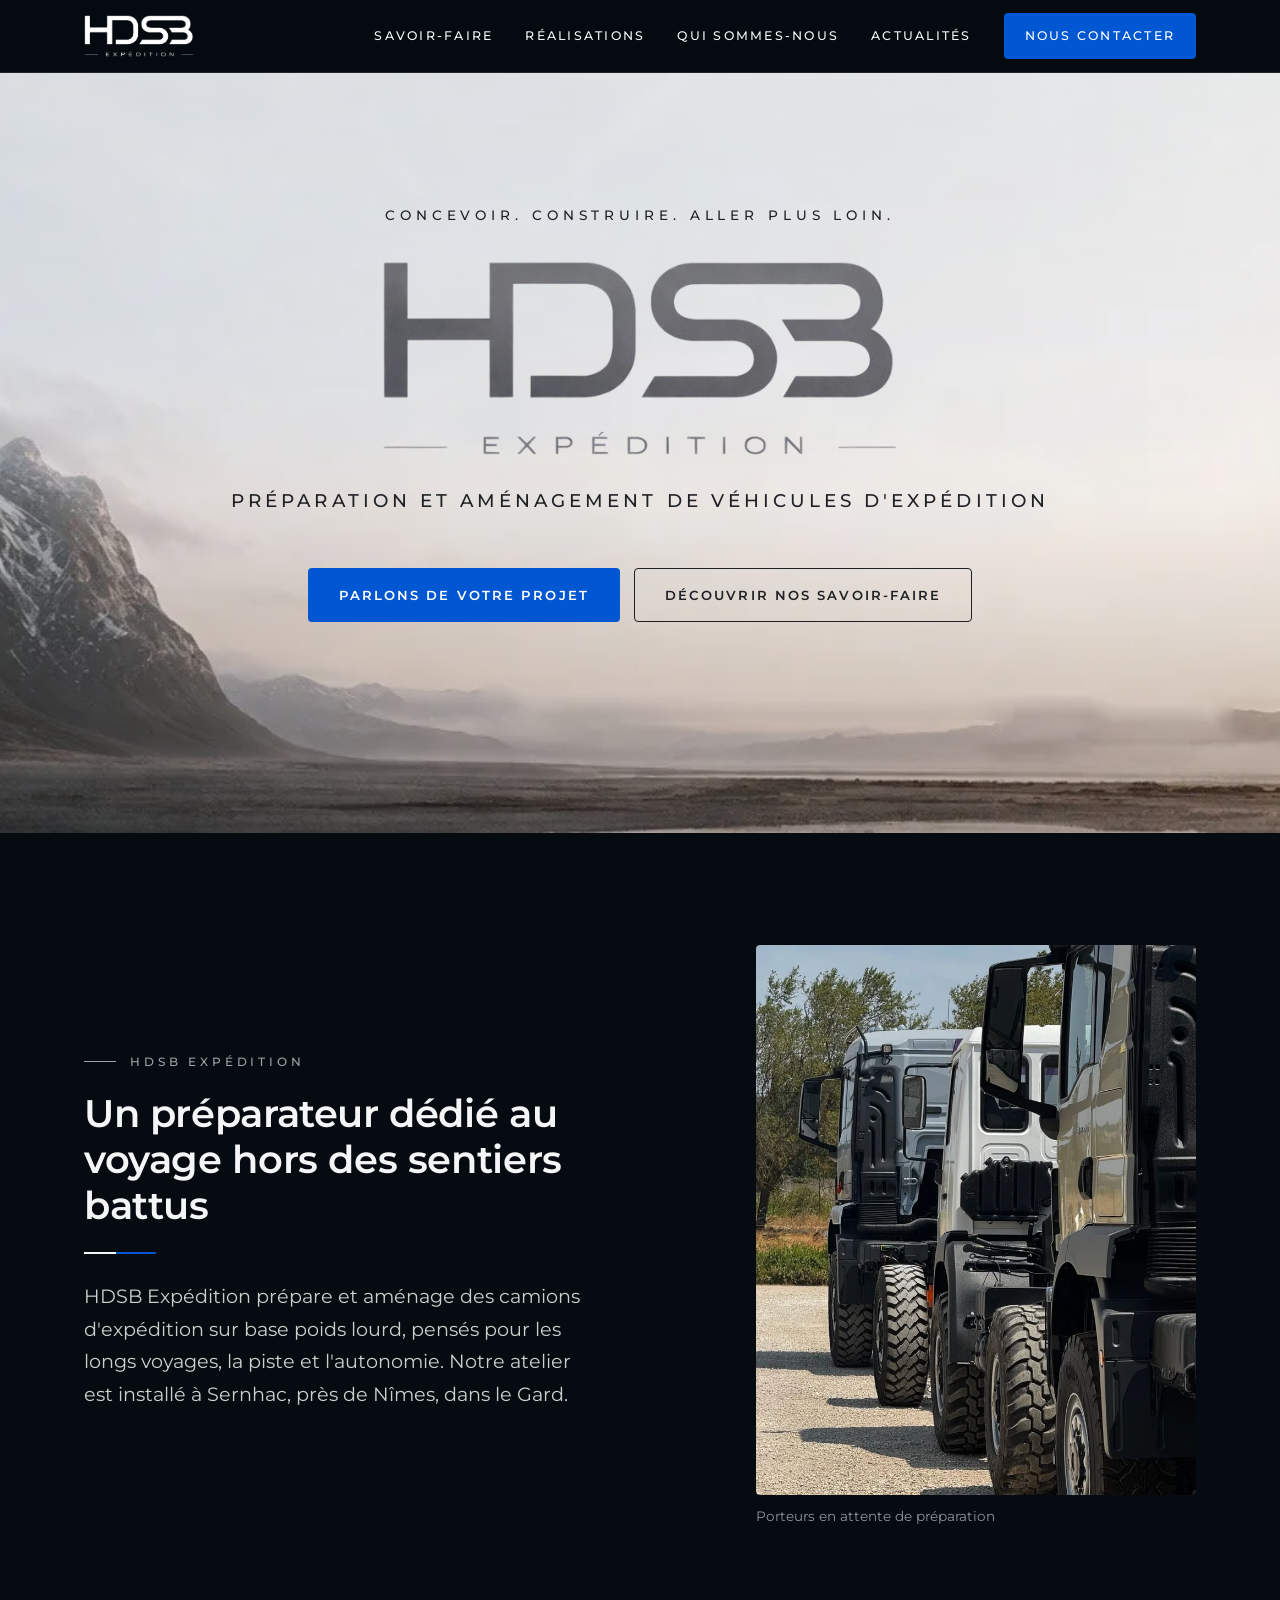
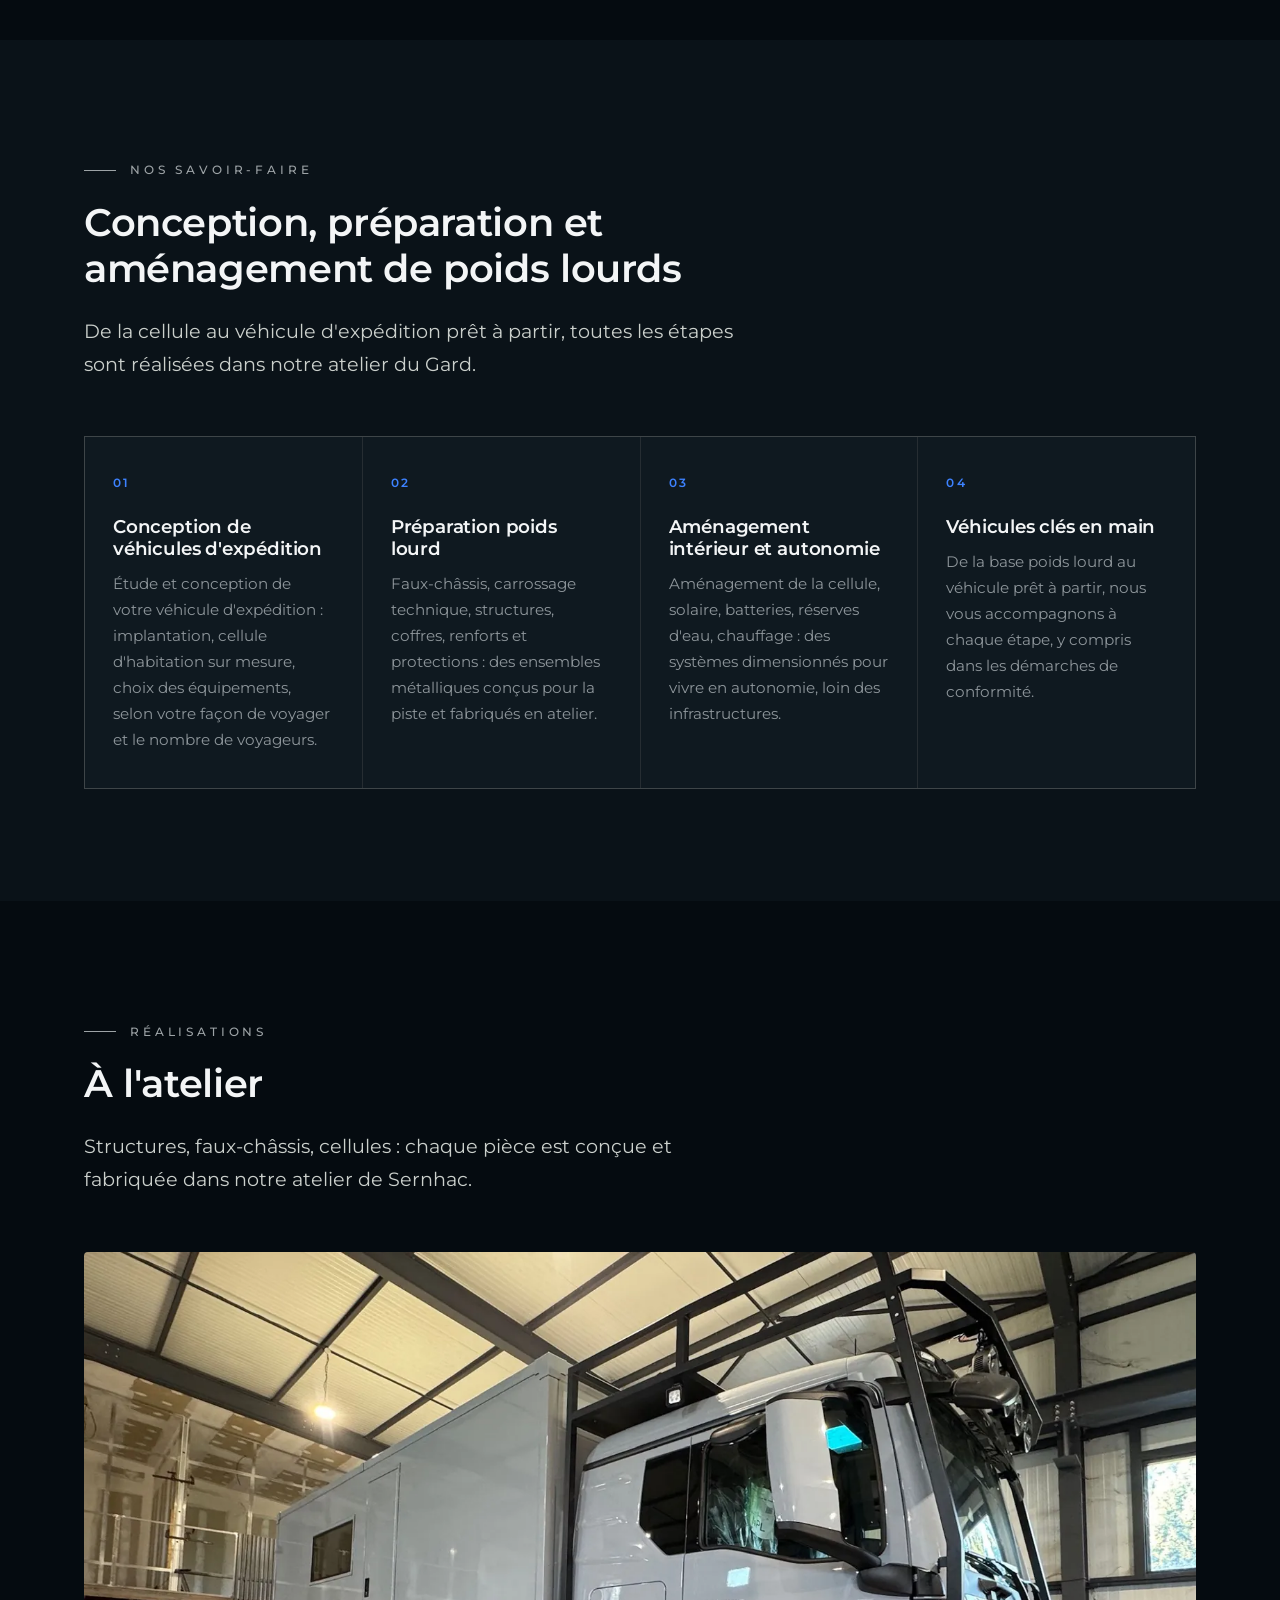
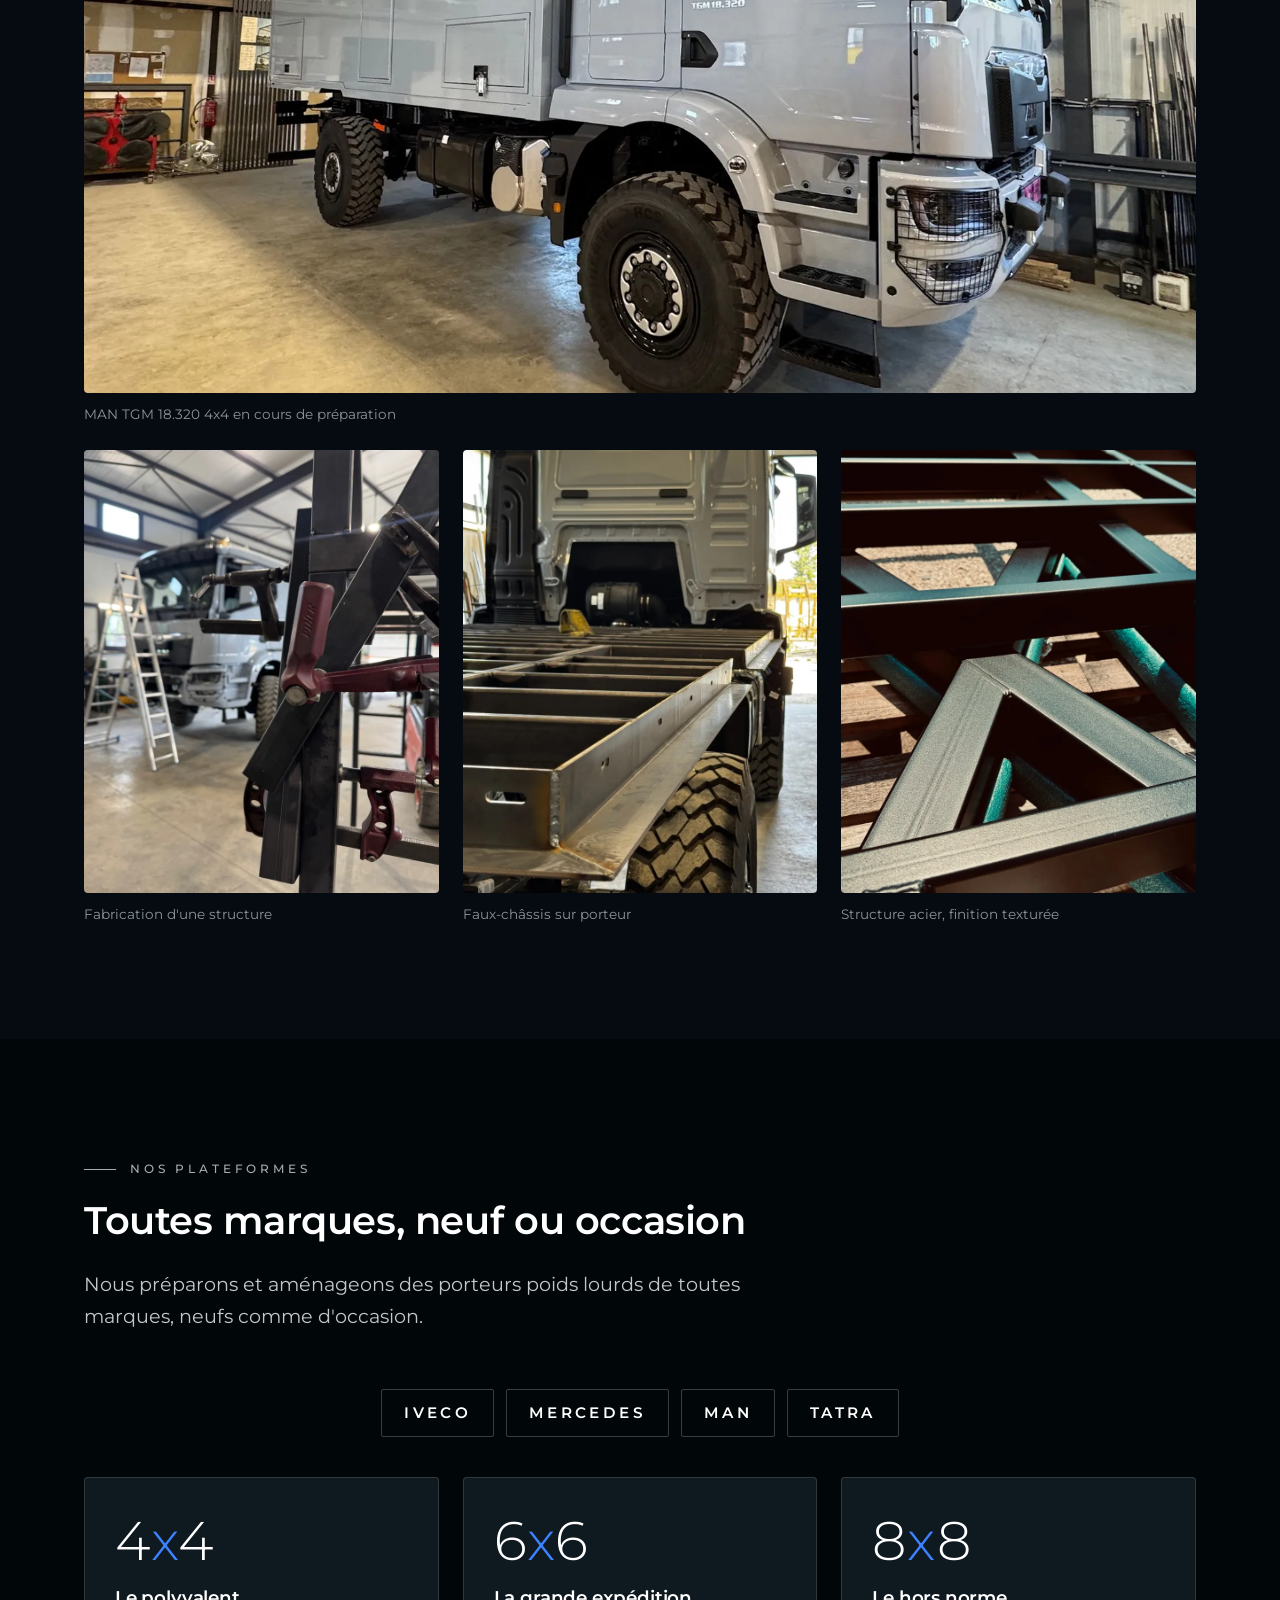
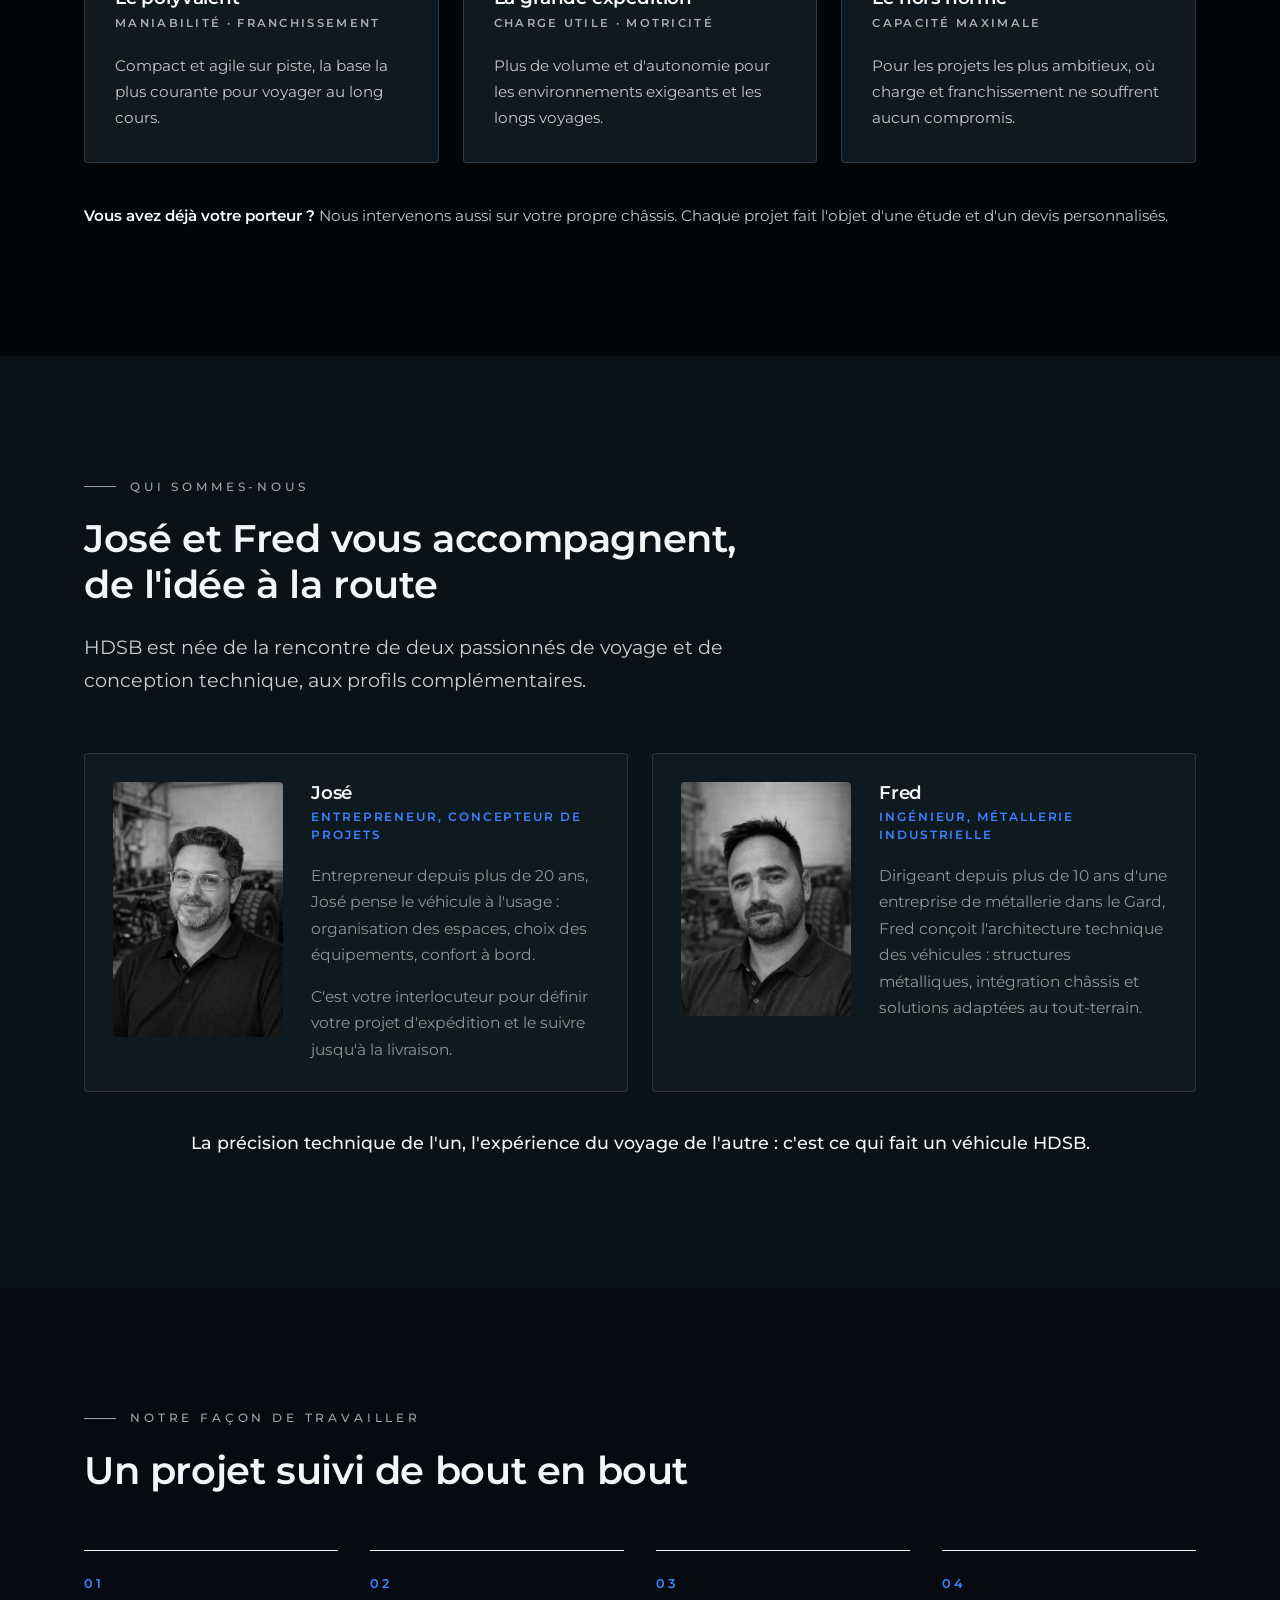
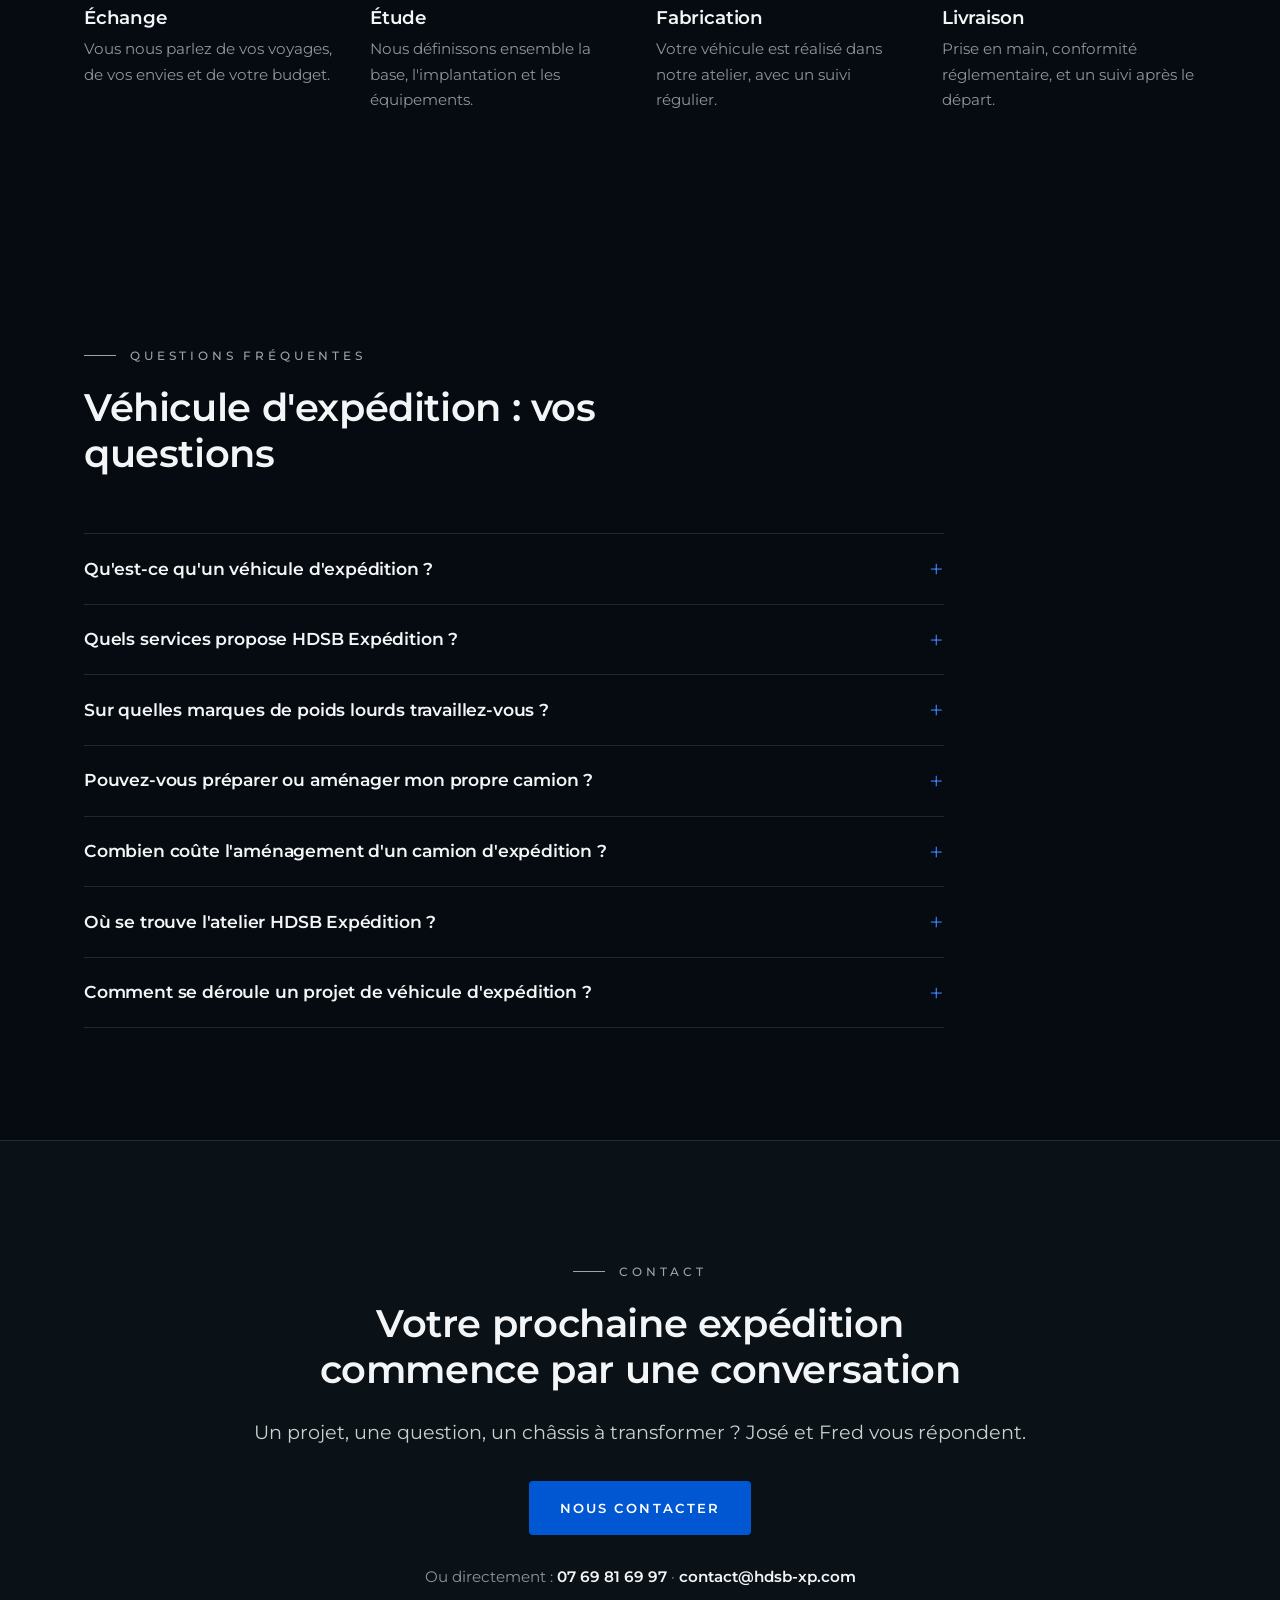
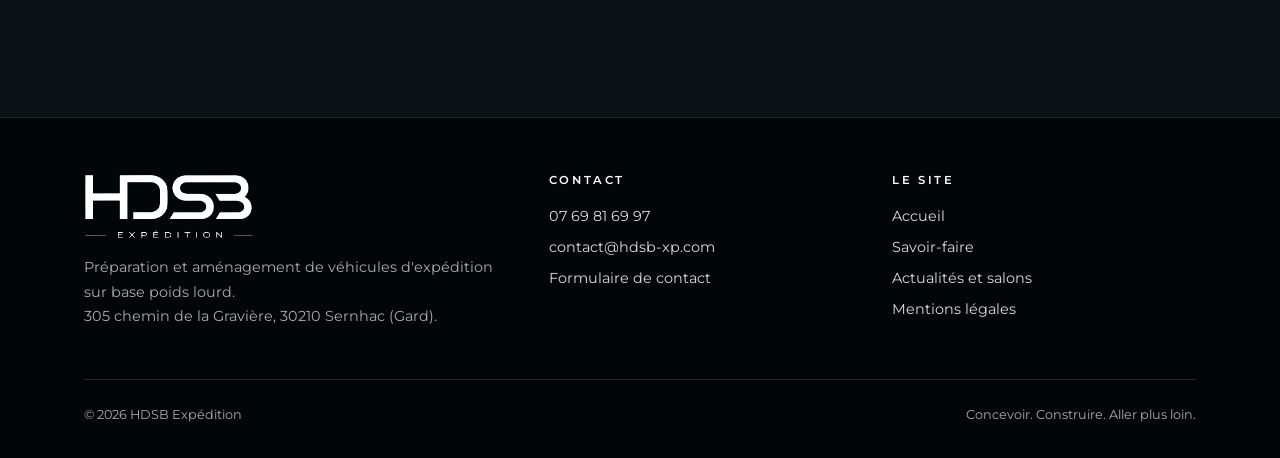
==== commit ed4d47e5: "Référencement : mots-clés, FAQ, données structurées et ouverture aux IA Mots-clés ciblés : aménageme" ====
--- a/index.html
+++ b/index.html
@@ -3,17 +3,22 @@
 <head>
 <meta charset="UTF-8">
 <meta name="viewport" content="width=device-width, initial-scale=1.0">
-<title>HDSB Expédition, préparation et aménagement de camions d'expédition 4x4, 6x6 et 8x8 près de Nîmes</title>
-<meta name="description" content="HDSB Expédition prépare et aménage des véhicules d'expédition sur base poids lourd 4x4, 6x6 et 8x8, toutes marques : cellules sur mesure, carrossage technique, autonomie énergétique. Atelier en région nîmoise (Gard).">
+<title>Aménagement et préparation poids lourd, véhicule d'expédition | HDSB</title>
+<meta name="description" content="Conception, préparation et aménagement de poids lourds d'expédition 4x4, 6x6 et 8x8, toutes marques, neufs ou d'occasion. Atelier HDSB Expédition à Sernhac, près de Nîmes (Gard).">
 <link rel="canonical" href="https://hdsb-xp.com/">
 <meta property="og:type" content="website">
 <meta property="og:site_name" content="HDSB Expédition">
 <meta property="og:locale" content="fr_FR">
-<meta property="og:title" content="HDSB Expédition, des véhicules pour ceux qui vont plus loin">
-<meta property="og:description" content="Préparation et aménagement de camions d'expédition 4x4, 6x6 et 8x8 sur base poids lourd, en région nîmoise.">
+<meta property="og:title" content="HDSB Expédition : aménagement et préparation de poids lourds d'expédition">
+<meta property="og:description" content="Conception de véhicules d'expédition, préparation et aménagement de poids lourds 4x4, 6x6 et 8x8, toutes marques. Atelier à Sernhac (Gard).">
 <meta property="og:url" content="https://hdsb-xp.com/">
 <meta property="og:image" content="https://hdsb-xp.com/assets/img/partage-hdsb.jpg">
+<meta property="og:image:width" content="1200">
+<meta property="og:image:height" content="630">
+<meta property="og:image:alt" content="HDSB Expédition, des véhicules pour ceux qui vont plus loin">
 <meta name="twitter:card" content="summary_large_image">
+<meta name="robots" content="index, follow, max-image-preview:large, max-snippet:-1">
+<meta name="theme-color" content="#050b10">
 <link rel="icon" type="image/png" sizes="32x32" href="favicon-32.png">
 <link rel="apple-touch-icon" sizes="180x180" href="apple-touch-icon.png">
 <link rel="preload" href="assets/fonts/montserrat.woff2" as="font" type="font/woff2" crossorigin>
@@ -21,24 +26,189 @@
 <script type="application/ld+json">
 {
   "@context": "https://schema.org",
-  "@type": "Organization",
-  "name": "HDSB Expédition",
-  "legalName": "HDSB",
-  "url": "https://hdsb-xp.com/",
-  "logo": "https://hdsb-xp.com/favicon-512.png",
-  "email": "contact@hdsb-xp.com",
-  "telephone": "+33769816997",
-  "slogan": "Des véhicules pour ceux qui vont plus loin",
-  "description": "Préparation et aménagement de véhicules d'expédition sur base poids lourd 4x4, 6x6 et 8x8, toutes marques.",
-  "address": {
-    "@type": "PostalAddress",
-    "streetAddress": "305 chemin de la Gravière",
-    "postalCode": "30210",
-    "addressLocality": "Sernhac",
-    "addressRegion": "Occitanie",
-    "addressCountry": "FR"
-  },
-  "areaServed": "FR"
+  "@graph": [
+    {
+      "@type": [
+        "AutomotiveBusiness",
+        "Organization"
+      ],
+      "@id": "https://hdsb-xp.com/#entreprise",
+      "name": "HDSB Expédition",
+      "alternateName": [
+        "HDSB-XP",
+        "HDSB"
+      ],
+      "legalName": "HDSB",
+      "url": "https://hdsb-xp.com/",
+      "logo": "https://hdsb-xp.com/favicon-512.png",
+      "image": "https://hdsb-xp.com/assets/img/realisation-man-tgm-4x4.jpg",
+      "email": "contact@hdsb-xp.com",
+      "telephone": "+33769816997",
+      "slogan": "Des véhicules pour ceux qui vont plus loin",
+      "description": "Conception de véhicules d'expédition, préparation et aménagement de poids lourds 4x4, 6x6 et 8x8, toutes marques (Iveco, Mercedes, MAN, Tatra), neufs ou d'occasion. Atelier à Sernhac, près de Nîmes (Gard).",
+      "foundingDate": "2026-03-03",
+      "vatID": "FR95101994978",
+      "taxID": "101994978",
+      "address": {
+        "@type": "PostalAddress",
+        "streetAddress": "305 chemin de la Gravière",
+        "postalCode": "30210",
+        "addressLocality": "Sernhac",
+        "addressRegion": "Occitanie",
+        "addressCountry": "FR"
+      },
+      "areaServed": [
+        {
+          "@type": "Country",
+          "name": "France"
+        },
+        {
+          "@type": "Place",
+          "name": "Europe"
+        }
+      ],
+      "founder": [
+        {
+          "@type": "Person",
+          "name": "José Modesto",
+          "jobTitle": "Président"
+        },
+        {
+          "@type": "Person",
+          "name": "Frédéric Teysseire",
+          "jobTitle": "Directeur général"
+        }
+      ],
+      "knowsAbout": [
+        "aménagement de poids lourds",
+        "préparation de poids lourds",
+        "véhicule d'expédition",
+        "conception de véhicule d'expédition",
+        "camion d'expédition 4x4",
+        "camion d'expédition 6x6",
+        "camion d'expédition 8x8",
+        "cellule d'habitation sur mesure",
+        "faux-châssis",
+        "carrossage technique",
+        "autonomie énergétique",
+        "overland"
+      ],
+      "makesOffer": [
+        {
+          "@type": "Offer",
+          "itemOffered": {
+            "@type": "Service",
+            "name": "Conception de véhicules d'expédition",
+            "description": "Étude et conception de véhicules d'expédition sur base poids lourd 4x4, 6x6 ou 8x8."
+          }
+        },
+        {
+          "@type": "Offer",
+          "itemOffered": {
+            "@type": "Service",
+            "name": "Préparation de poids lourds",
+            "description": "Faux-châssis, carrossage technique, structures, coffres, renforts et protections pour la piste."
+          }
+        },
+        {
+          "@type": "Offer",
+          "itemOffered": {
+            "@type": "Service",
+            "name": "Aménagement de poids lourds",
+            "description": "Aménagement de cellules d'habitation sur mesure et intégration des équipements."
+          }
+        },
+        {
+          "@type": "Offer",
+          "itemOffered": {
+            "@type": "Service",
+            "name": "Énergie et autonomie",
+            "description": "Solaire, batteries, réserves d'eau et chauffage pour voyager en autonomie."
+          }
+        },
+        {
+          "@type": "Offer",
+          "itemOffered": {
+            "@type": "Service",
+            "name": "Véhicule d'expédition clés en main",
+            "description": "De la base poids lourd au véhicule prêt à partir, toutes marques, neuf ou d'occasion."
+          }
+        }
+      ]
+    },
+    {
+      "@type": "WebSite",
+      "@id": "https://hdsb-xp.com/#site",
+      "url": "https://hdsb-xp.com/",
+      "name": "HDSB Expédition",
+      "inLanguage": "fr-FR",
+      "publisher": {
+        "@id": "https://hdsb-xp.com/#entreprise"
+      }
+    },
+    {
+      "@type": "FAQPage",
+      "@id": "https://hdsb-xp.com/#faq",
+      "mainEntity": [
+        {
+          "@type": "Question",
+          "name": "Qu'est-ce qu'un véhicule d'expédition ?",
+          "acceptedAnswer": {
+            "@type": "Answer",
+            "text": "Un véhicule d'expédition est un camion poids lourd tout-terrain, en 4x4, 6x6 ou 8x8, équipé d'une cellule habitable. Il est conçu pour voyager longtemps sur piste et en autonomie : réserves d'eau, production d'énergie, chauffage, rangements et structures renforcées."
+          }
+        },
+        {
+          "@type": "Question",
+          "name": "Quels services propose HDSB Expédition ?",
+          "acceptedAnswer": {
+            "@type": "Answer",
+            "text": "HDSB Expédition assure la conception de véhicules d'expédition, la préparation de poids lourds (faux-châssis, carrossage technique, structures, coffres, protections), l'aménagement de cellules sur mesure et l'intégration des systèmes d'énergie et d'autonomie, jusqu'au véhicule clés en main."
+          }
+        },
+        {
+          "@type": "Question",
+          "name": "Sur quelles marques de poids lourds travaillez-vous ?",
+          "acceptedAnswer": {
+            "@type": "Answer",
+            "text": "Nous travaillons sur toutes les marques de porteurs poids lourds, notamment Iveco, Mercedes, MAN et Tatra, en 4x4, 6x6 ou 8x8, neufs comme d'occasion."
+          }
+        },
+        {
+          "@type": "Question",
+          "name": "Pouvez-vous préparer ou aménager mon propre camion ?",
+          "acceptedAnswer": {
+            "@type": "Answer",
+            "text": "Oui. Si vous avez déjà votre porteur, neuf ou d'occasion, nous étudions votre projet et réalisons la préparation et l'aménagement sur votre propre châssis. Chaque projet fait l'objet d'une étude et d'un devis personnalisés."
+          }
+        },
+        {
+          "@type": "Question",
+          "name": "Combien coûte l'aménagement d'un camion d'expédition ?",
+          "acceptedAnswer": {
+            "@type": "Answer",
+            "text": "Le prix dépend de la base poids lourd, de la cellule, des équipements et du niveau d'autonomie souhaité. Chaque projet fait l'objet d'un devis personnalisé après un premier échange : contactez José et Fred pour en discuter."
+          }
+        },
+        {
+          "@type": "Question",
+          "name": "Où se trouve l'atelier HDSB Expédition ?",
+          "acceptedAnswer": {
+            "@type": "Answer",
+            "text": "L'atelier HDSB Expédition est situé 305 chemin de la Gravière à Sernhac, dans le Gard, près de Nîmes, en Occitanie. Les projets venant de toute la France sont les bienvenus."
+          }
+        },
+        {
+          "@type": "Question",
+          "name": "Comment se déroule un projet de véhicule d'expédition ?",
+          "acceptedAnswer": {
+            "@type": "Answer",
+            "text": "En quatre étapes : un échange sur vos voyages, vos envies et votre budget ; une étude de la base, de l'implantation et des équipements ; la fabrication dans notre atelier avec un suivi régulier ; puis la livraison, avec prise en main et accompagnement dans les démarches de conformité."
+          }
+        }
+      ]
+    }
+  ]
 }
 </script>
 </head>
@@ -101,7 +271,7 @@
       <figure class="intro-photo">
         <picture>
           <source srcset="assets/img/atelier-porteurs.webp" type="image/webp">
-          <img src="assets/img/atelier-porteurs.jpg" alt="Trois porteurs poids lourds tout-terrain alignés devant l'atelier" width="800" height="1000" loading="lazy">
+          <img src="assets/img/atelier-porteurs.jpg" alt="Porteurs poids lourds tout-terrain en attente de préparation devant l'atelier HDSB Expédition" width="800" height="1000" loading="lazy">
         </picture>
         <figcaption>Porteurs en attente de préparation</figcaption>
       </figure>
@@ -113,23 +283,24 @@
     <div class="wrap">
       <div class="section-head">
         <span class="eyebrow">Nos savoir-faire</span>
-        <h2>De la cellule au véhicule prêt à partir</h2>
+        <h2>Conception, préparation et aménagement de poids lourds</h2>
+        <p class="lede">De la cellule au véhicule d'expédition prêt à partir, toutes les étapes sont réalisées dans notre atelier du Gard.</p>
       </div>
       <div class="cards">
         <article class="card">
           <span class="card-num">01</span>
-          <h3>Cellules sur mesure</h3>
-          <p>Conception et fabrication de cellules d'habitation adaptées à votre châssis, à votre façon de voyager et au nombre de voyageurs.</p>
+          <h3>Conception de véhicules d'expédition</h3>
+          <p>Étude et conception de votre véhicule d'expédition : implantation, cellule d'habitation sur mesure, choix des équipements, selon votre façon de voyager et le nombre de voyageurs.</p>
         </article>
         <article class="card">
           <span class="card-num">02</span>
-          <h3>Carrossage technique</h3>
-          <p>Faux-châssis, structures, coffres, renforts, protections : des ensembles métalliques conçus pour la piste et fabriqués en atelier.</p>
+          <h3>Préparation poids lourd</h3>
+          <p>Faux-châssis, carrossage technique, structures, coffres, renforts et protections : des ensembles métalliques conçus pour la piste et fabriqués en atelier.</p>
         </article>
         <article class="card">
           <span class="card-num">03</span>
-          <h3>Énergie et autonomie</h3>
-          <p>Solaire, batteries, réserves d'eau, chauffage : des systèmes dimensionnés pour vivre en autonomie, loin des infrastructures.</p>
+          <h3>Aménagement intérieur et autonomie</h3>
+          <p>Aménagement de la cellule, solaire, batteries, réserves d'eau, chauffage : des systèmes dimensionnés pour vivre en autonomie, loin des infrastructures.</p>
         </article>
         <article class="card">
           <span class="card-num">04</span>
@@ -151,7 +322,7 @@
       <figure class="feature">
         <picture>
           <source srcset="assets/img/realisation-man-tgm-4x4.webp" type="image/webp">
-          <img src="assets/img/realisation-man-tgm-4x4.jpg" alt="Camion d'expédition MAN TGM 18.320 4x4 gris avec cellule d'habitation et galerie de toit, dans l'atelier HDSB" width="1600" height="1067" loading="lazy">
+          <img src="assets/img/realisation-man-tgm-4x4.jpg" alt="Véhicule d'expédition MAN TGM 18.320 4x4 en cours de préparation et d'aménagement dans l'atelier HDSB Expédition" width="1600" height="1067" loading="lazy">
         </picture>
         <figcaption>MAN TGM 18.320 4x4 en cours de préparation</figcaption>
       </figure>
@@ -292,6 +463,46 @@
     </div>
   </section>
 
+  <!-- Questions fréquentes (reprises dans les données structurées FAQPage du <head>) -->
+  <section id="faq">
+    <div class="wrap">
+      <div class="section-head">
+        <span class="eyebrow">Questions fréquentes</span>
+        <h2>Véhicule d'expédition : vos questions</h2>
+      </div>
+      <div class="faq-list">
+        <details class="faq-item">
+          <summary><h3>Qu'est-ce qu'un véhicule d'expédition ?</h3></summary>
+          <p>Un véhicule d'expédition est un camion poids lourd tout-terrain, en 4x4, 6x6 ou 8x8, équipé d'une cellule habitable. Il est conçu pour voyager longtemps sur piste et en autonomie : réserves d'eau, production d'énergie, chauffage, rangements et structures renforcées.</p>
+        </details>
+        <details class="faq-item">
+          <summary><h3>Quels services propose HDSB Expédition ?</h3></summary>
+          <p>HDSB Expédition assure la conception de véhicules d'expédition, la préparation de poids lourds (faux-châssis, carrossage technique, structures, coffres, protections), l'aménagement de cellules sur mesure et l'intégration des systèmes d'énergie et d'autonomie, jusqu'au véhicule clés en main.</p>
+        </details>
+        <details class="faq-item">
+          <summary><h3>Sur quelles marques de poids lourds travaillez-vous ?</h3></summary>
+          <p>Nous travaillons sur toutes les marques de porteurs poids lourds, notamment Iveco, Mercedes, MAN et Tatra, en 4x4, 6x6 ou 8x8, neufs comme d'occasion.</p>
+        </details>
+        <details class="faq-item">
+          <summary><h3>Pouvez-vous préparer ou aménager mon propre camion ?</h3></summary>
+          <p>Oui. Si vous avez déjà votre porteur, neuf ou d'occasion, nous étudions votre projet et réalisons la préparation et l'aménagement sur votre propre châssis. Chaque projet fait l'objet d'une étude et d'un devis personnalisés.</p>
+        </details>
+        <details class="faq-item">
+          <summary><h3>Combien coûte l'aménagement d'un camion d'expédition ?</h3></summary>
+          <p>Le prix dépend de la base poids lourd, de la cellule, des équipements et du niveau d'autonomie souhaité. Chaque projet fait l'objet d'un devis personnalisé après un premier échange : contactez José et Fred pour en discuter.</p>
+        </details>
+        <details class="faq-item">
+          <summary><h3>Où se trouve l'atelier HDSB Expédition ?</h3></summary>
+          <p>L'atelier HDSB Expédition est situé 305 chemin de la Gravière à Sernhac, dans le Gard, près de Nîmes, en Occitanie. Les projets venant de toute la France sont les bienvenus.</p>
+        </details>
+        <details class="faq-item">
+          <summary><h3>Comment se déroule un projet de véhicule d'expédition ?</h3></summary>
+          <p>En quatre étapes : un échange sur vos voyages, vos envies et votre budget ; une étude de la base, de l'implantation et des équipements ; la fabrication dans notre atelier avec un suivi régulier ; puis la livraison, avec prise en main et accompagnement dans les démarches de conformité.</p>
+        </details>
+      </div>
+    </div>
+  </section>
+
   <!-- Appel final -->
   <section class="cta">
     <div class="wrap">
--- a/css/style.css
+++ b/css/style.css
@@ -726,3 +726,30 @@
   margin-bottom: 0.6rem;
 }
 .news-item p:last-child { margin-bottom: 0; }
+
+/* ---------- Questions fréquentes ---------- */
+.faq-list { max-width: 860px; border-top: 1px solid var(--line); }
+.faq-item { border-bottom: 1px solid var(--line); }
+.faq-item summary {
+  display: flex;
+  align-items: center;
+  justify-content: space-between;
+  gap: 24px;
+  padding: 22px 0;
+  cursor: pointer;
+  list-style: none;
+}
+.faq-item summary::-webkit-details-marker { display: none; }
+.faq-item summary h3 { margin: 0; font-size: 1.08rem; font-weight: 600; }
+.faq-item summary::after {
+  content: '+';
+  flex: none;
+  font-size: 1.6rem;
+  font-weight: 300;
+  line-height: 1;
+  color: var(--nogaro-light);
+  transition: transform 0.2s;
+}
+.faq-item[open] summary::after { transform: rotate(45deg); }
+.faq-item summary:hover h3 { color: var(--nogaro-light); }
+.faq-item p { margin: 0 0 22px; color: var(--muted); max-width: 72ch; }
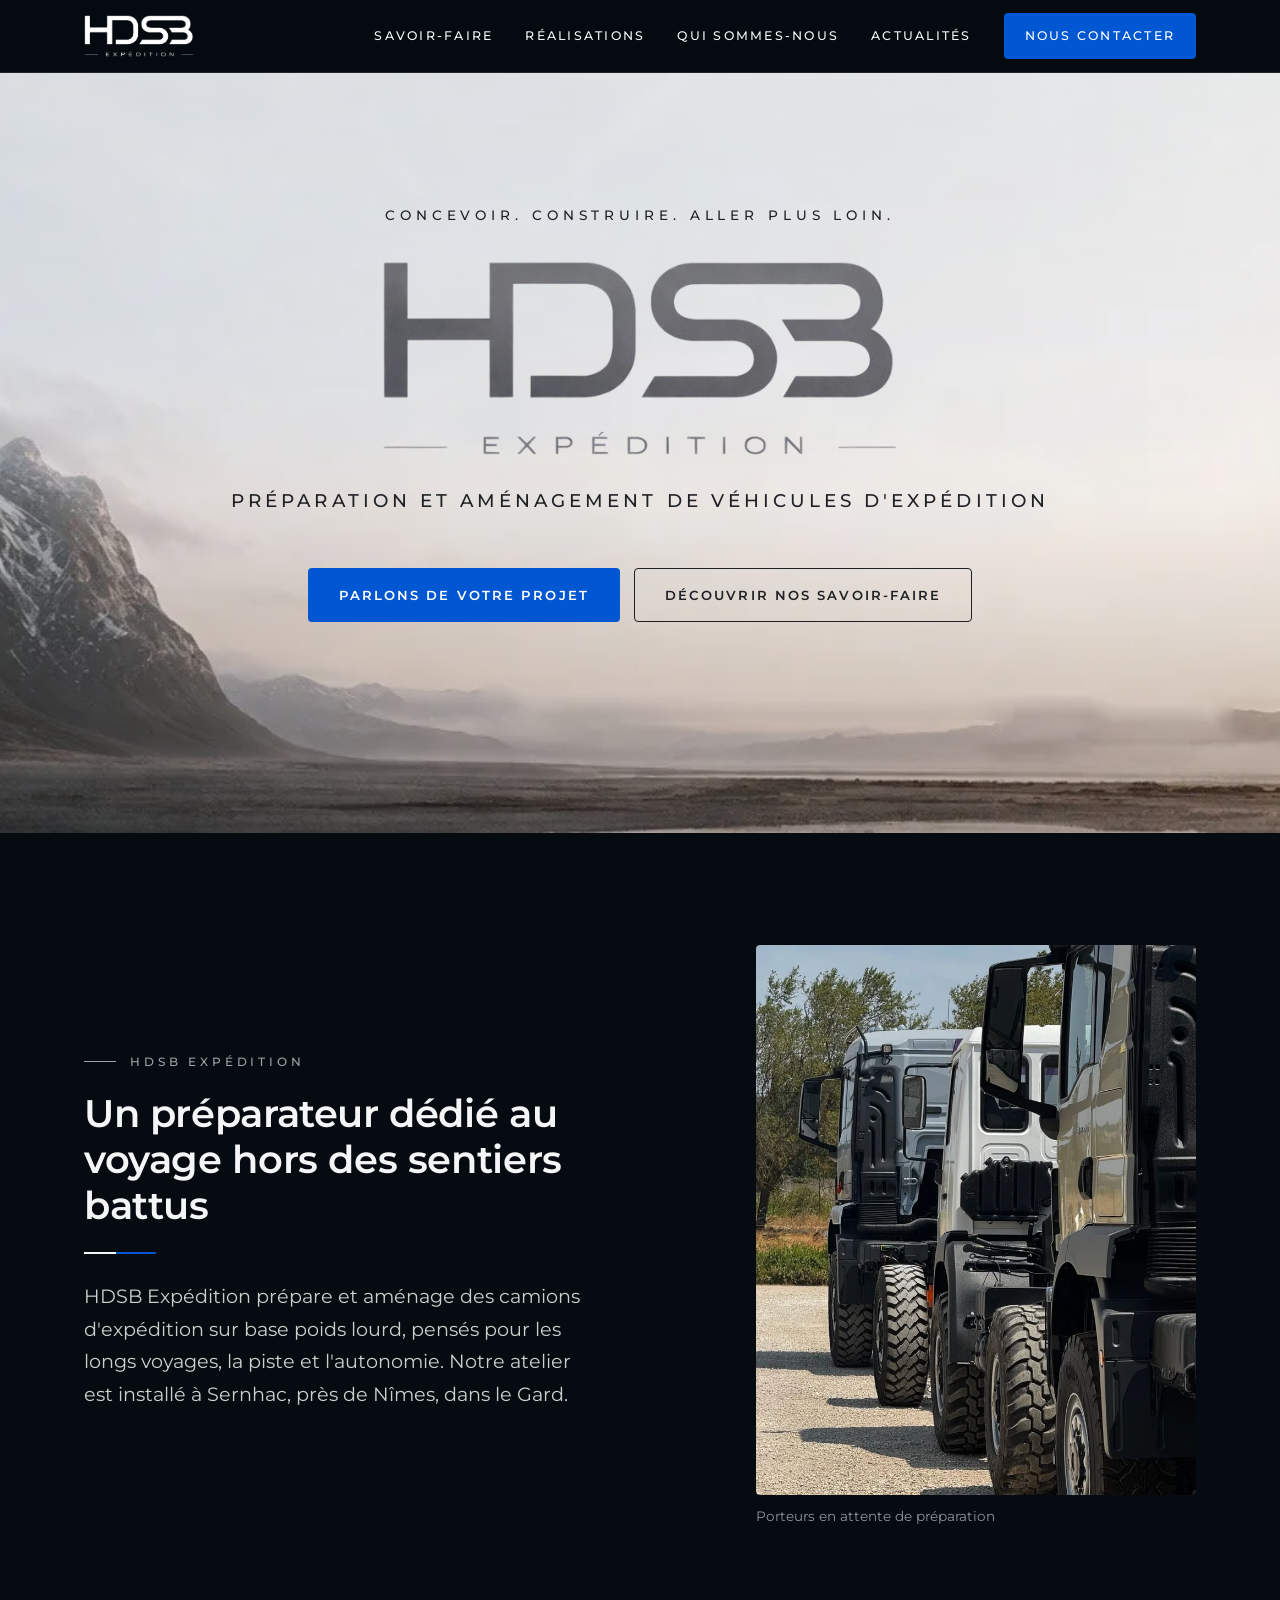
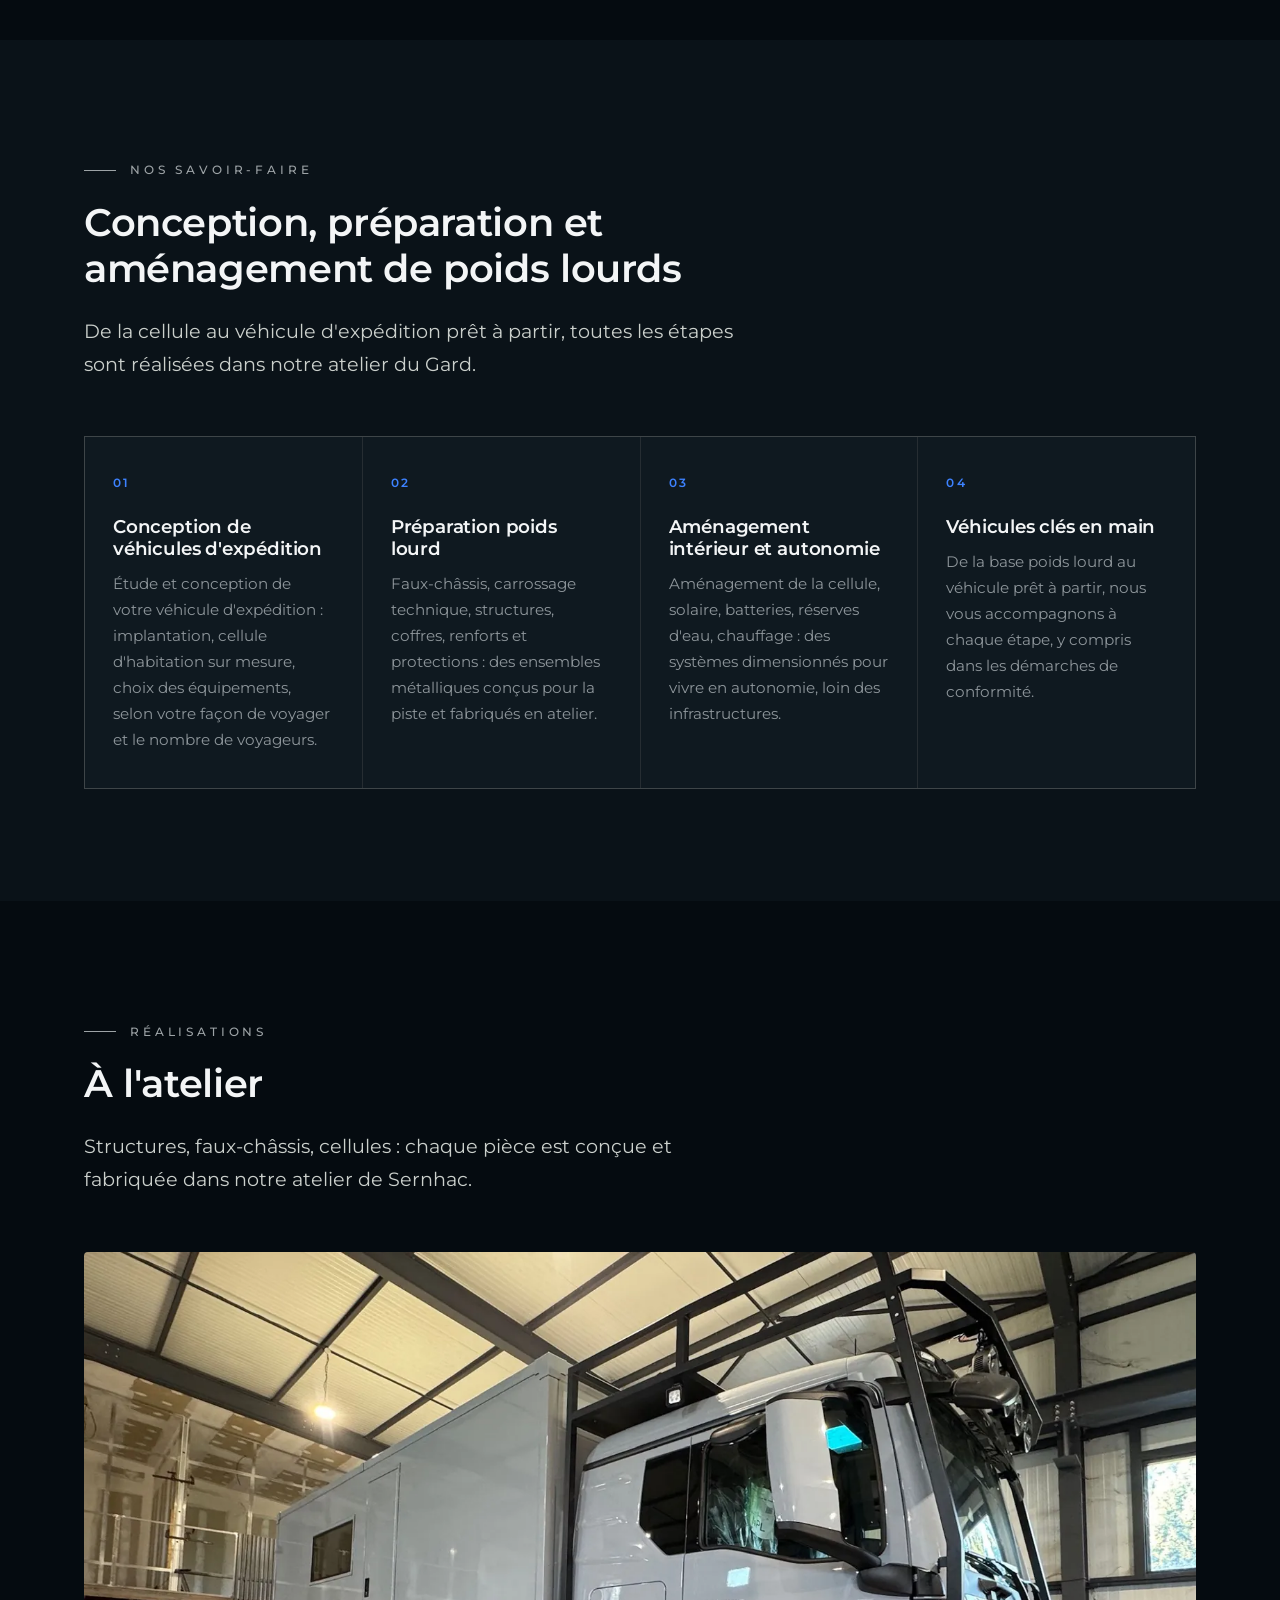
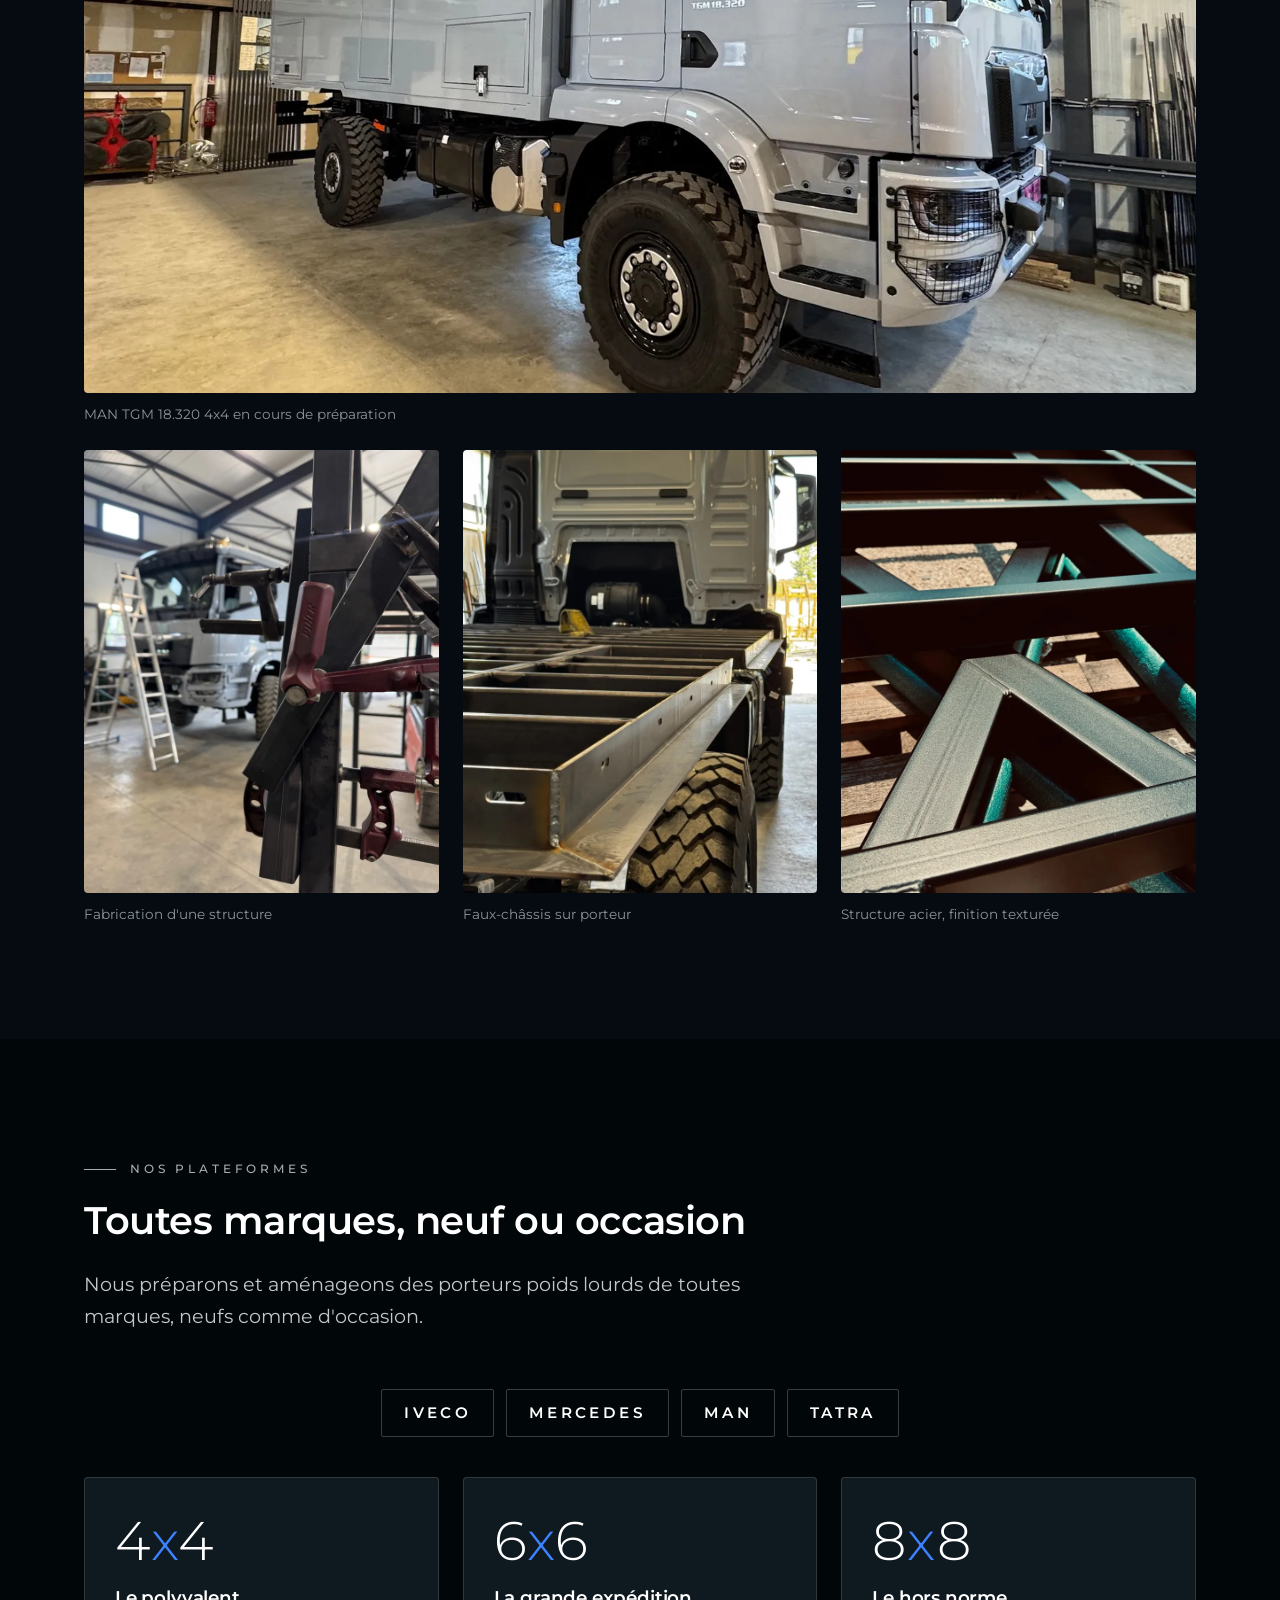
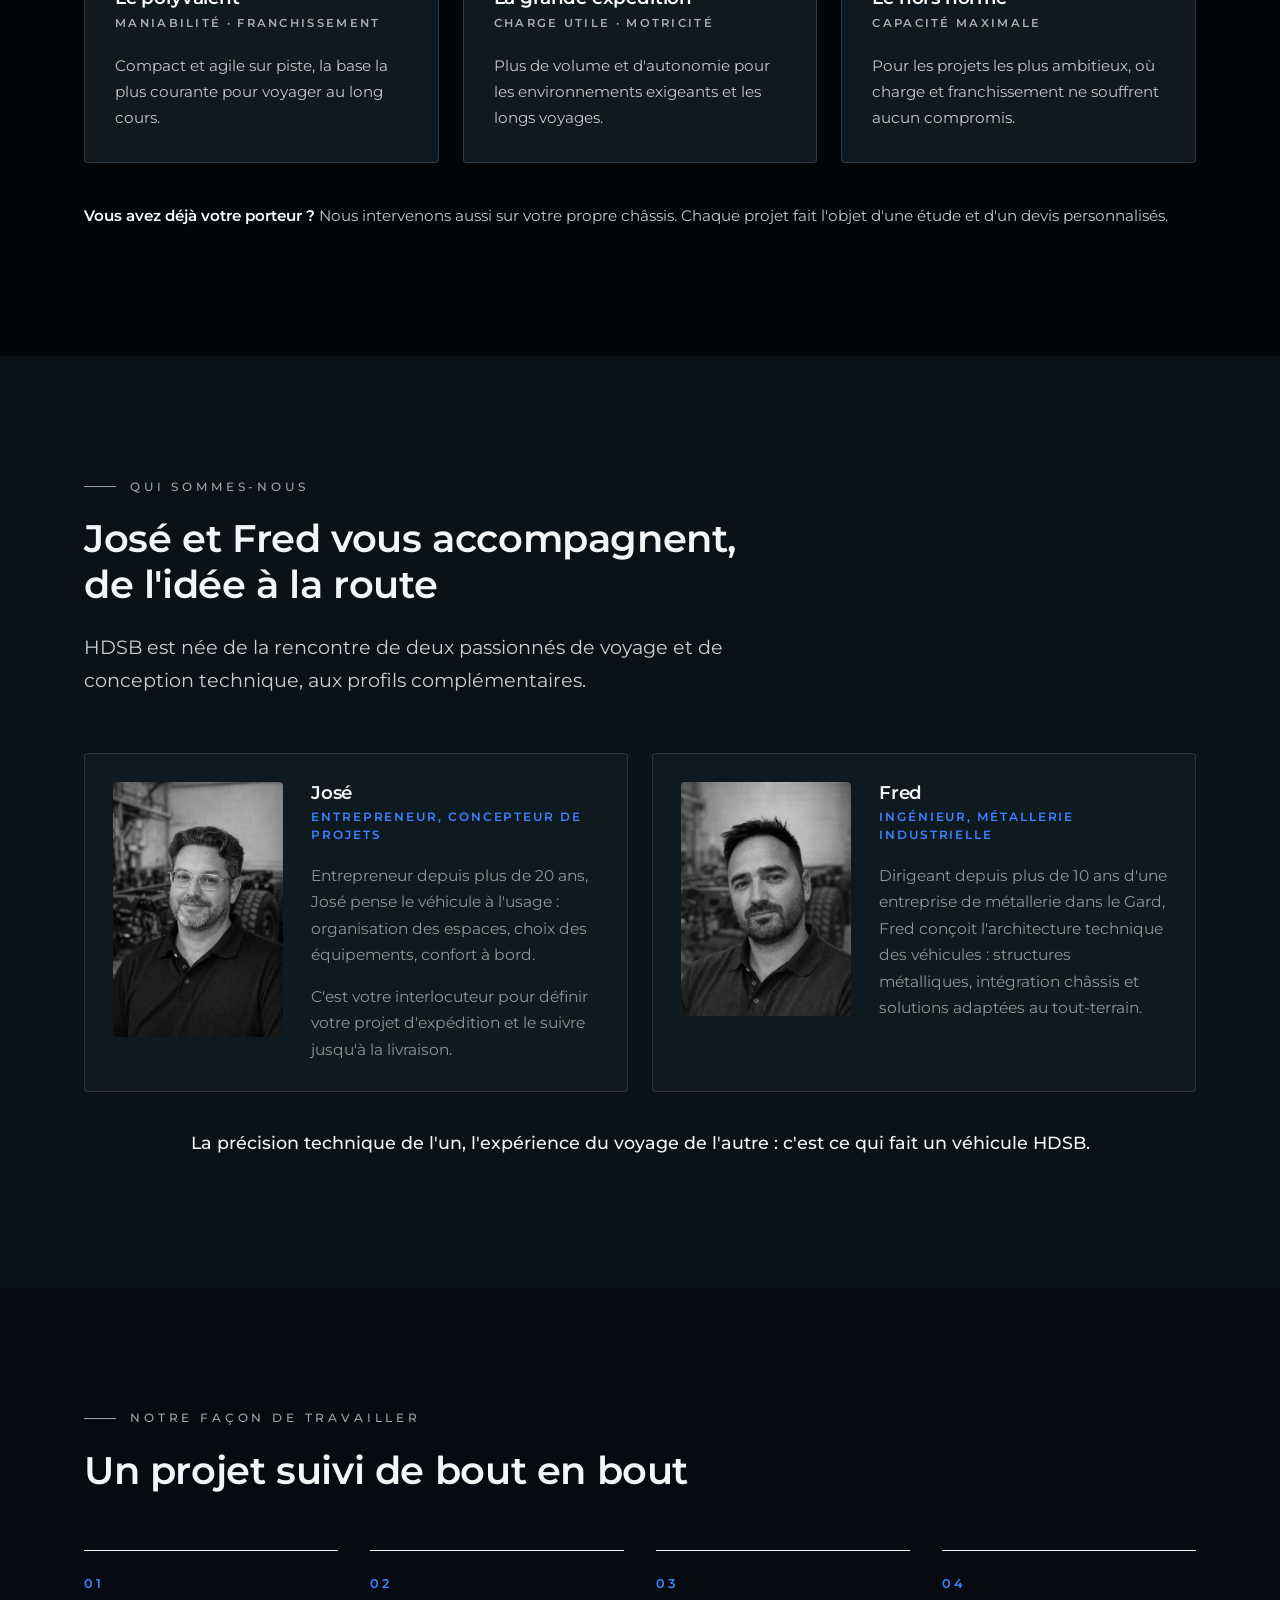
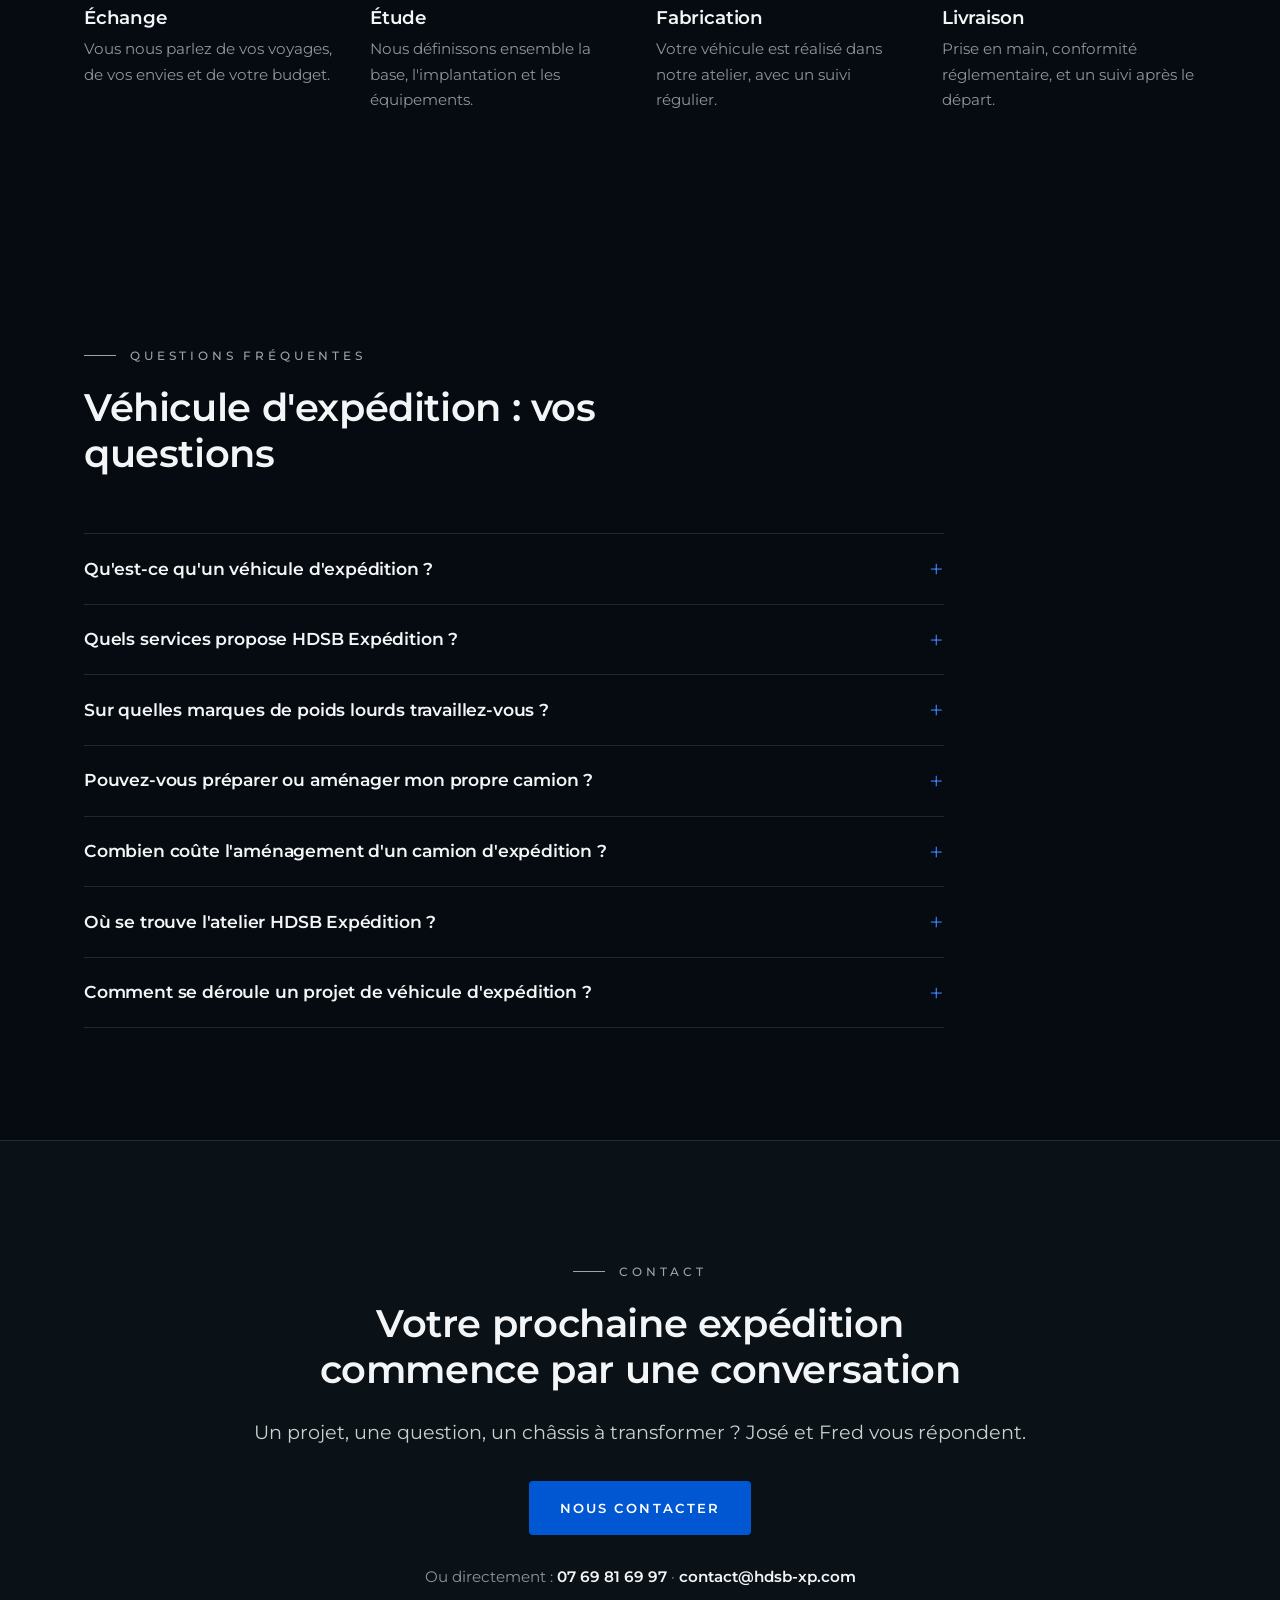
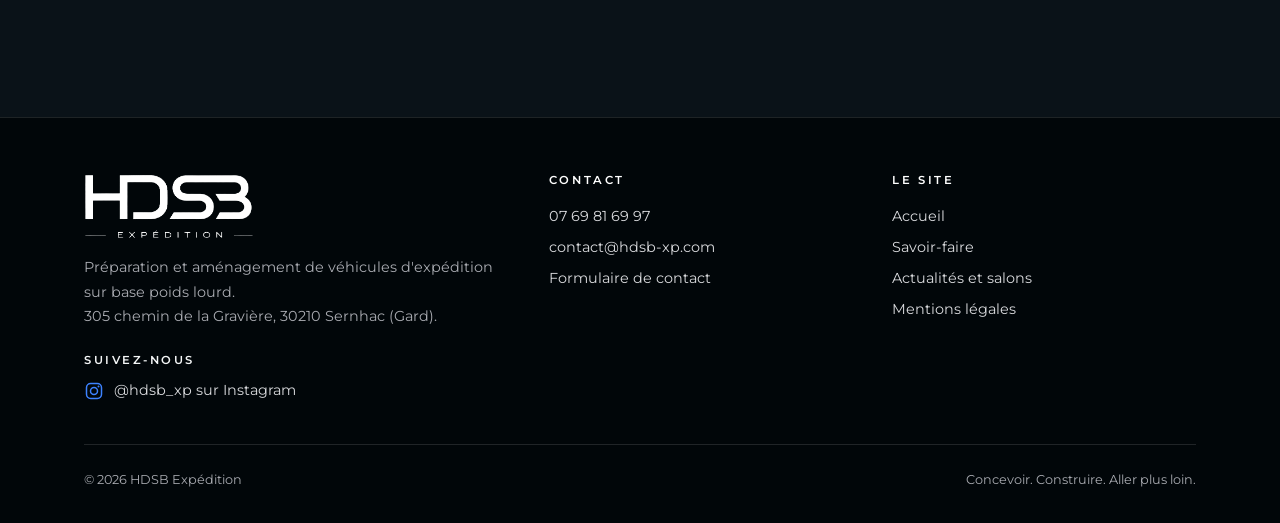
==== commit f0e3a6bb: "Ajoute le lien Instagram @hdsb_xp (« Suivez-nous ») - Pied de page de toutes les pages : « Suivez-no" ====
--- a/index.html
+++ b/index.html
@@ -134,6 +134,9 @@
             "description": "De la base poids lourd au véhicule prêt à partir, toutes marques, neuf ou d'occasion."
           }
         }
+      ],
+      "sameAs": [
+        "https://www.instagram.com/hdsb_xp/"
       ]
     },
     {
@@ -522,6 +525,8 @@
       <div>
         <img class="footer-logo" src="assets/img/logo-blanc.webp" alt="HDSB Expédition" width="603" height="230" loading="lazy">
         <p>Préparation et aménagement de véhicules d'expédition sur base poids lourd.<br>305 chemin de la Gravière, 30210 Sernhac (Gard).</p>
+        <p class="footer-follow">Suivez-nous</p>
+        <a class="social-link" href="https://www.instagram.com/hdsb_xp/" target="_blank" rel="noopener"><svg class="ig-icon" viewBox="0 0 24 24" width="20" height="20" aria-hidden="true" focusable="false"><rect x="3" y="3" width="18" height="18" rx="5" fill="none" stroke="currentColor" stroke-width="1.8"/><circle cx="12" cy="12" r="4.2" fill="none" stroke="currentColor" stroke-width="1.8"/><circle cx="17.4" cy="6.6" r="1.2" fill="currentColor"/></svg><span>@hdsb_xp sur Instagram</span></a>
       </div>
       <div>
         <h3>Contact</h3>
--- a/css/style.css
+++ b/css/style.css
@@ -753,3 +753,21 @@
 .faq-item[open] summary::after { transform: rotate(45deg); }
 .faq-item summary:hover h3 { color: var(--nogaro-light); }
 .faq-item p { margin: 0 0 22px; color: var(--muted); max-width: 72ch; }
+
+/* ---------- Réseaux sociaux ---------- */
+.footer-follow {
+  margin: 1.4rem 0 0.5rem;
+  font-size: 0.72rem;
+  font-weight: 600;
+  letter-spacing: 0.22em;
+  text-transform: uppercase;
+  color: var(--ink);
+}
+.social-link {
+  display: inline-flex;
+  align-items: center;
+  gap: 10px;
+  text-decoration: none;
+}
+.social-link .ig-icon { flex: none; color: var(--nogaro-light); }
+.social-link:hover .ig-icon { color: var(--ink); }
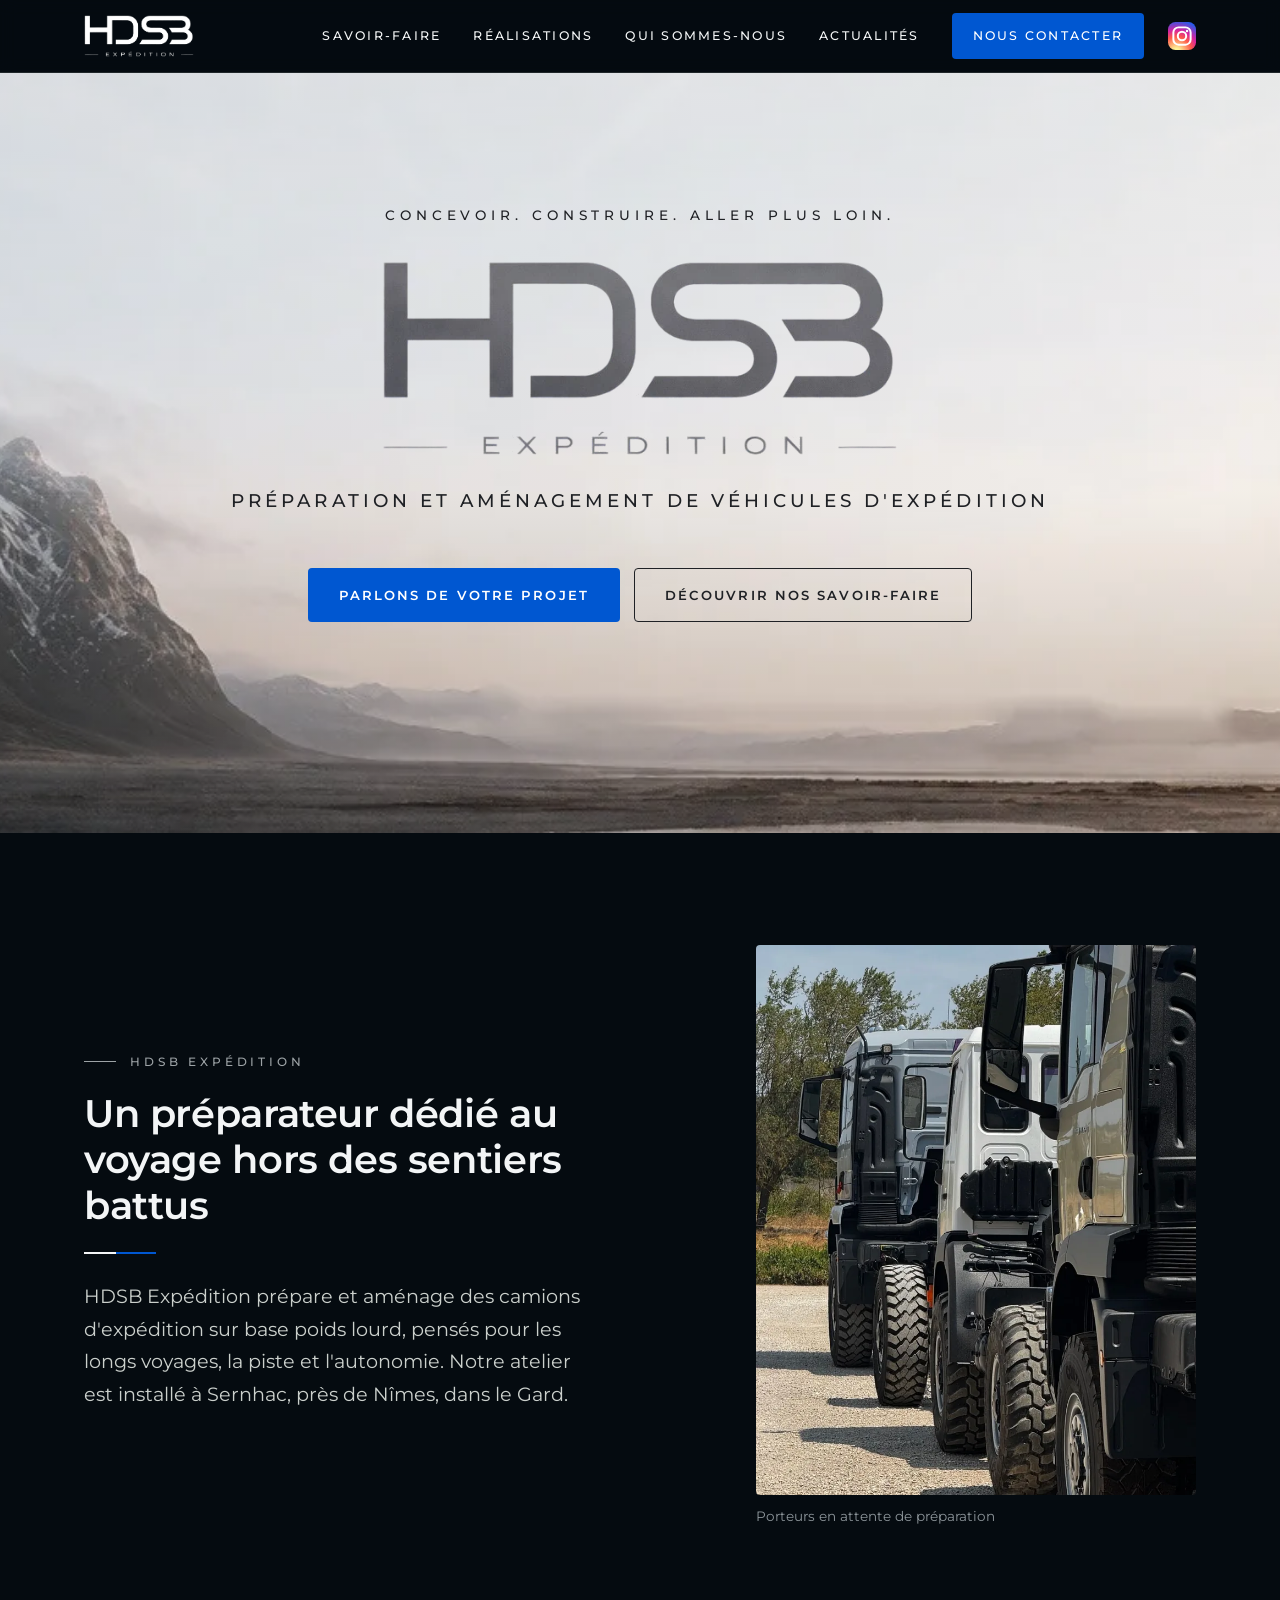
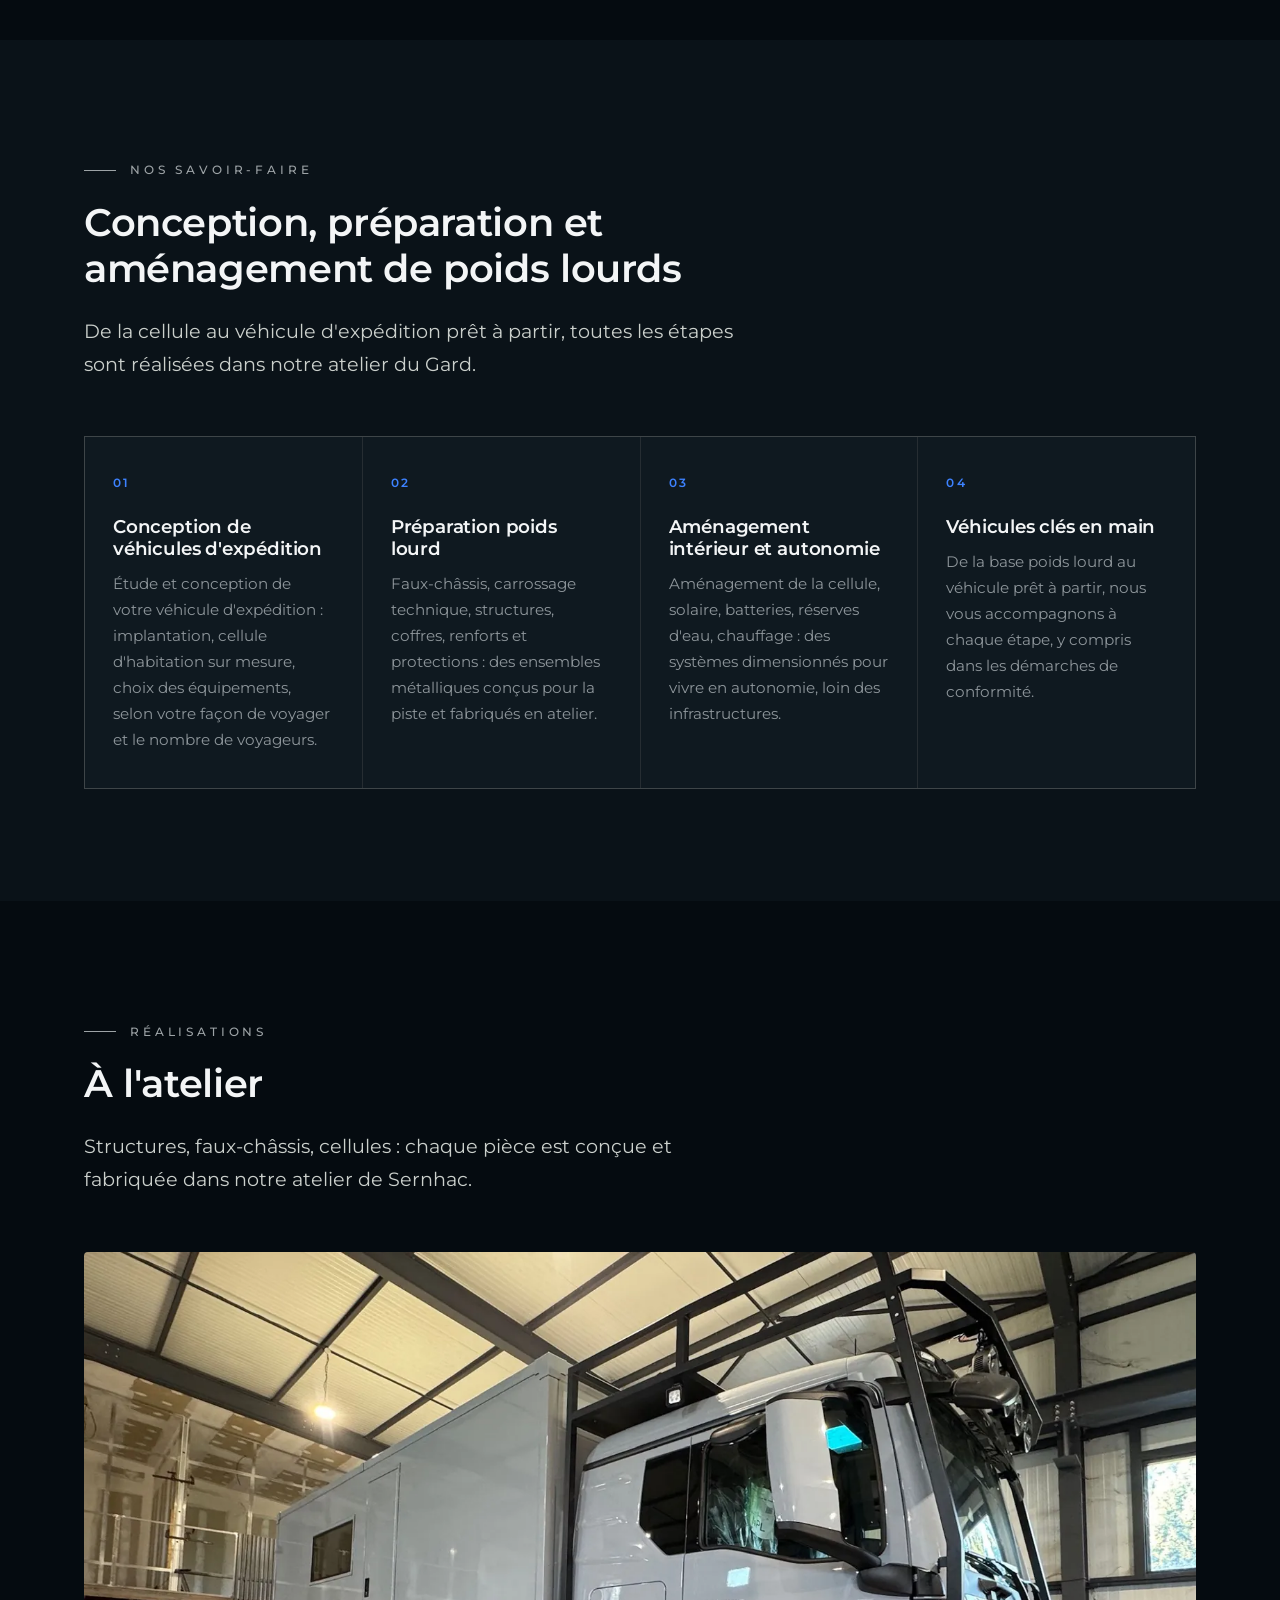
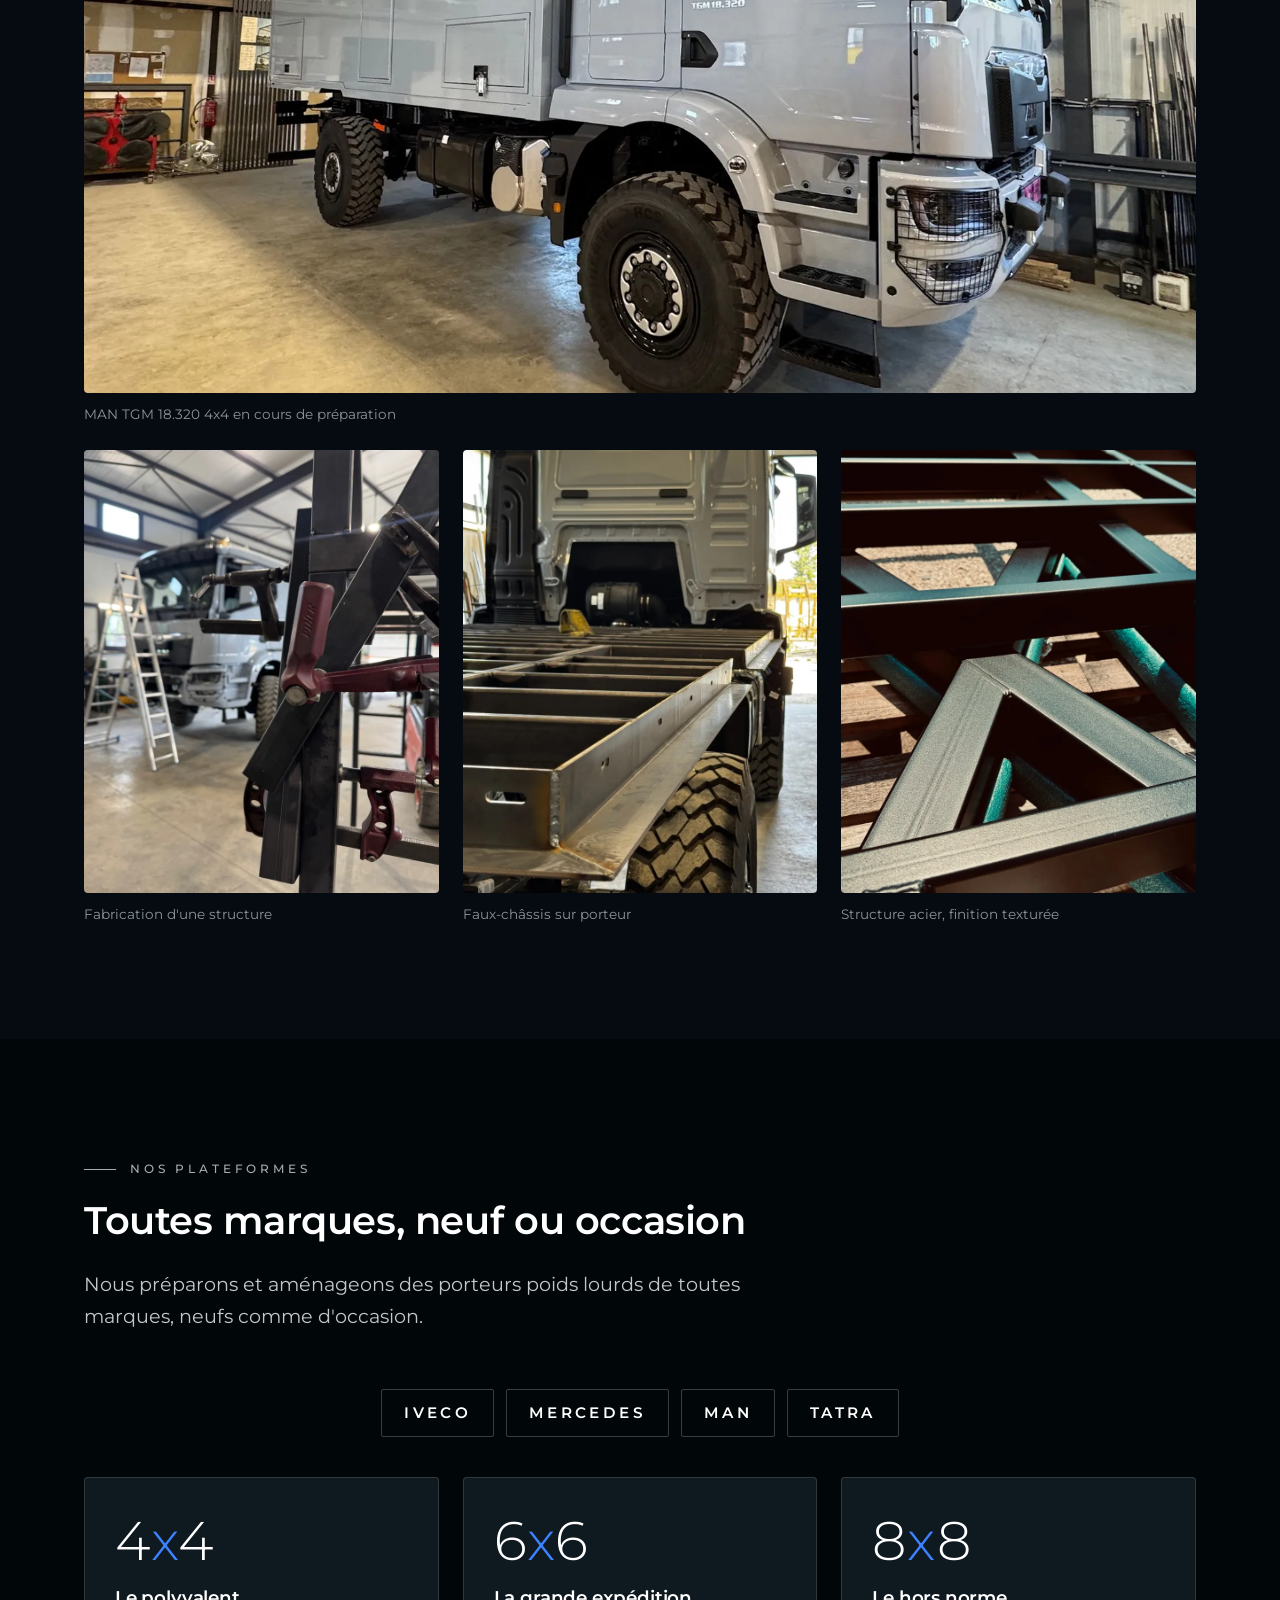
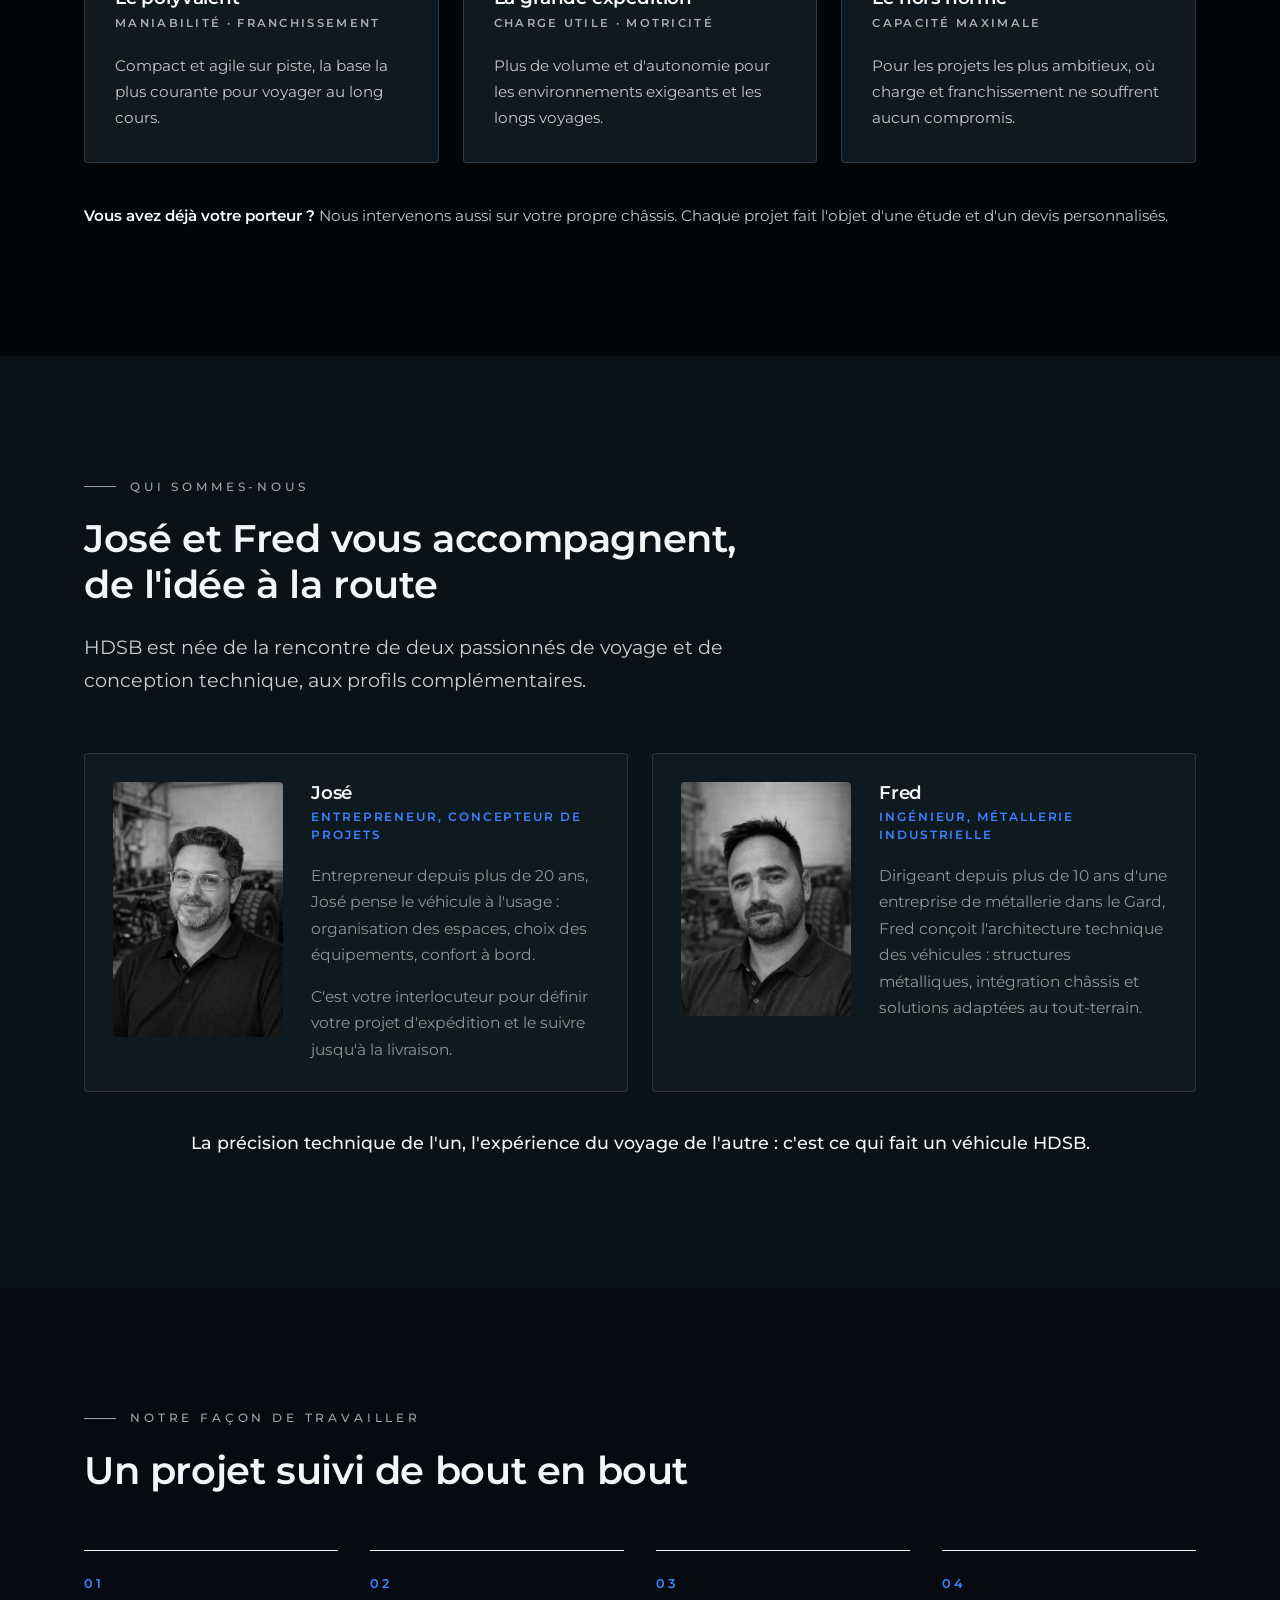
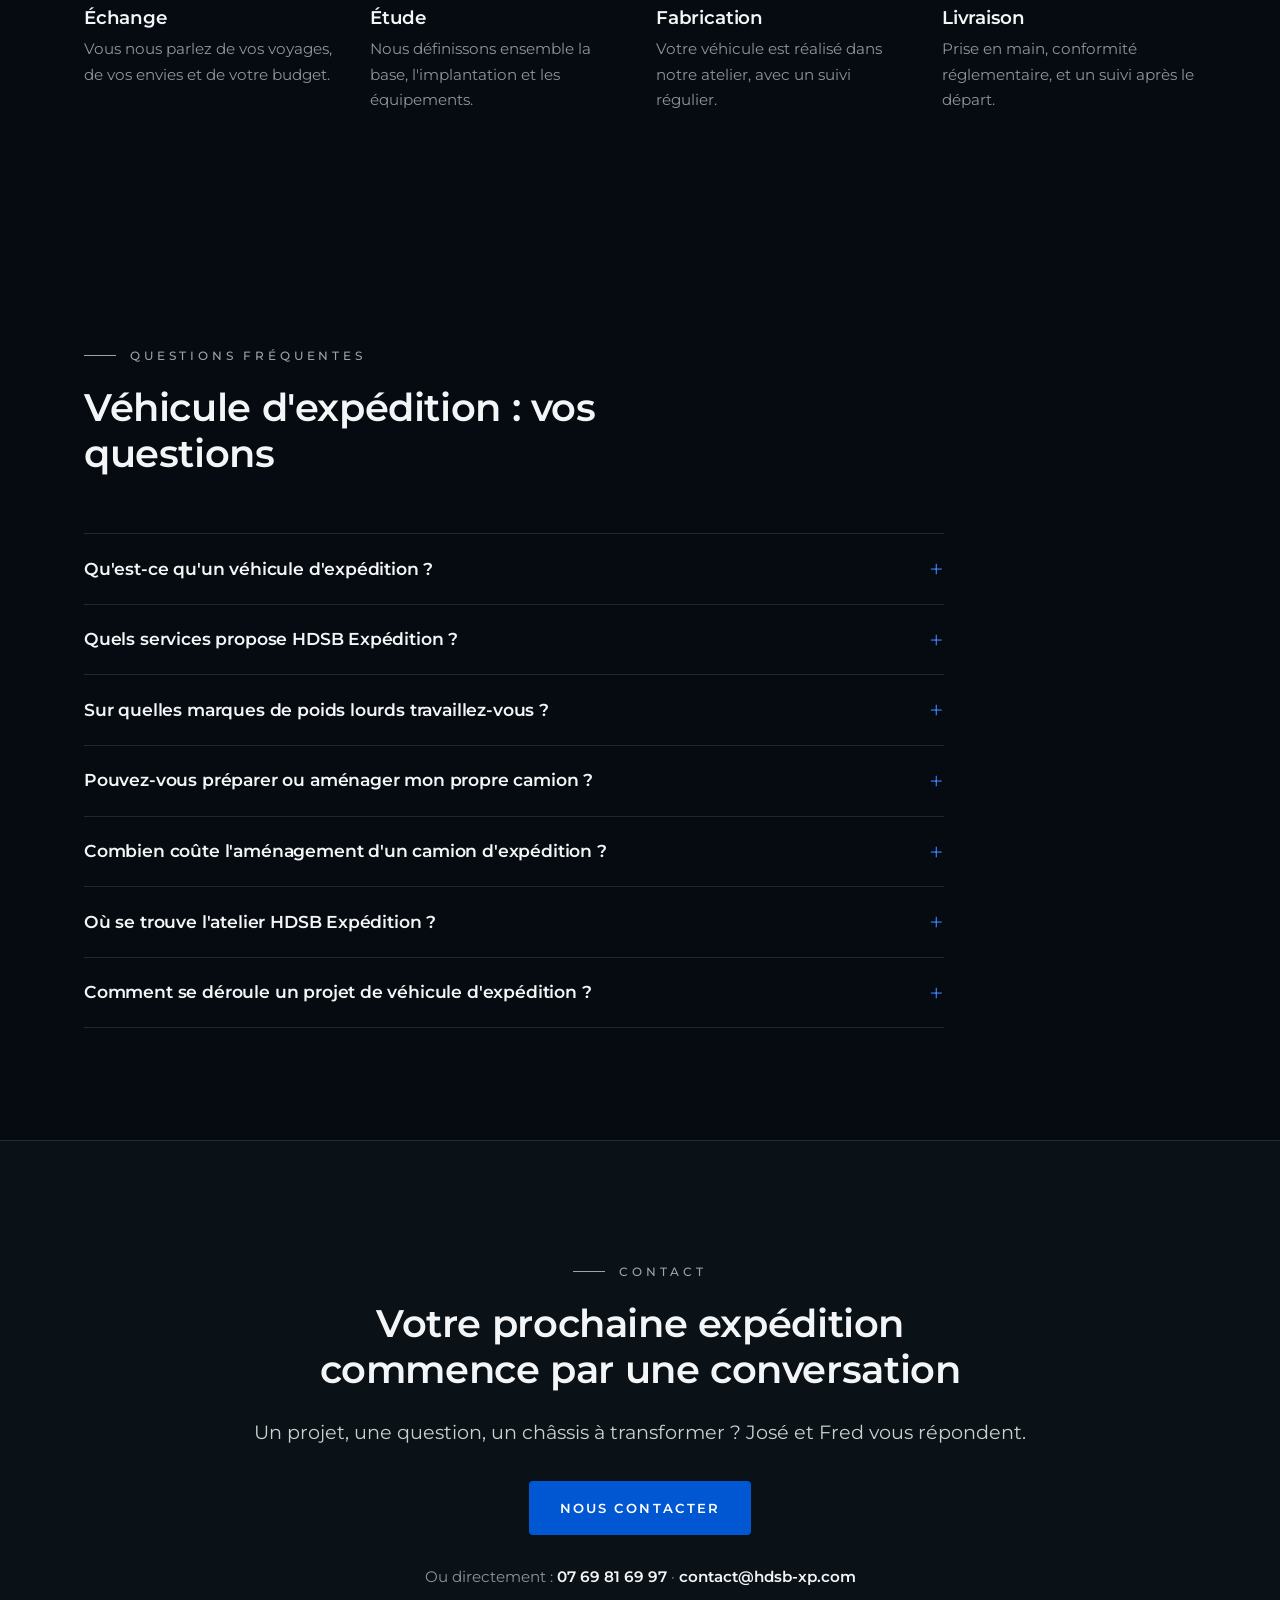
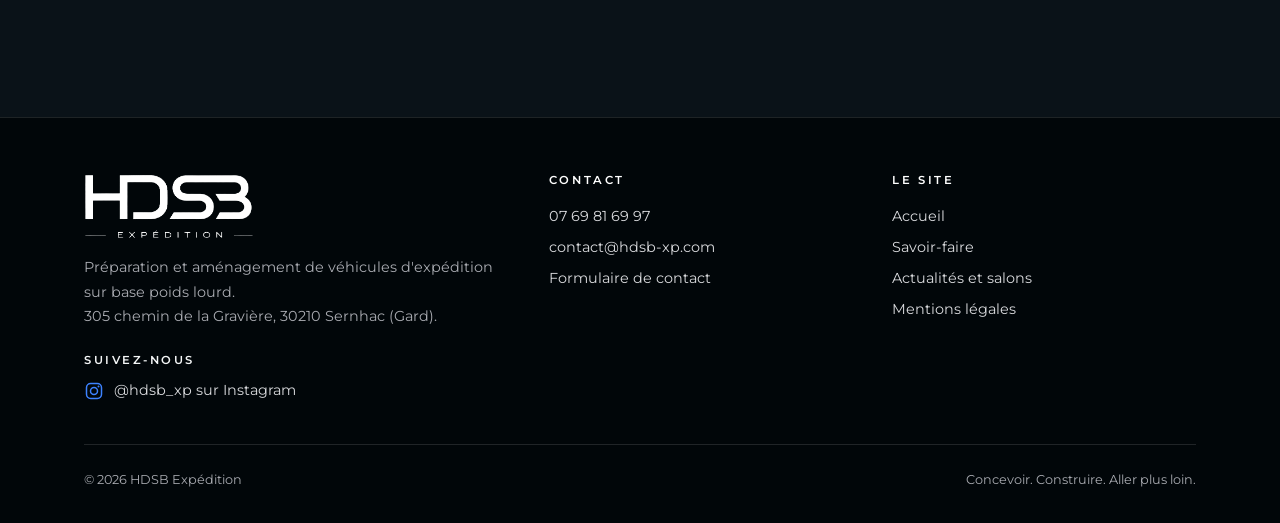
==== commit ccec42ff: "En-tête : logo Instagram en couleur à côté de « Nous contacter » - Icône Instagram aux couleurs offi" ====
--- a/index.html
+++ b/index.html
@@ -228,6 +228,23 @@
       <a href="actualites.html">Actualités</a>
       <a href="contact.html" class="btn btn-primary">Nous contacter</a>
     </nav>
+    <a class="header-ig" href="https://www.instagram.com/hdsb_xp/" target="_blank" rel="noopener" aria-label="HDSB Expédition sur Instagram (@hdsb_xp)" title="Suivez-nous sur Instagram">
+      <svg viewBox="0 0 24 24" width="28" height="28" aria-hidden="true" focusable="false">
+        <defs>
+          <radialGradient id="ig-degrade" cx="0.3" cy="1.07" r="1.2">
+            <stop offset="0" stop-color="#fdf497"/>
+            <stop offset="0.1" stop-color="#fdf497"/>
+            <stop offset="0.45" stop-color="#fd5949"/>
+            <stop offset="0.65" stop-color="#d6249f"/>
+            <stop offset="0.95" stop-color="#285aeb"/>
+          </radialGradient>
+        </defs>
+        <rect x="0" y="0" width="24" height="24" rx="6.5" fill="url(#ig-degrade)"/>
+        <rect x="4.6" y="4.6" width="14.8" height="14.8" rx="4.4" fill="none" stroke="#fff" stroke-width="1.7"/>
+        <circle cx="12" cy="12" r="3.6" fill="none" stroke="#fff" stroke-width="1.7"/>
+        <circle cx="16.3" cy="7.7" r="1.05" fill="#fff"/>
+      </svg>
+    </a>
     <button class="nav-toggle" aria-label="Ouvrir le menu" aria-expanded="false" aria-controls="nav-links">☰</button>
   </div>
 </header>
--- a/css/style.css
+++ b/css/style.css
@@ -154,10 +154,15 @@
 .site-header .wrap {
   display: flex;
   align-items: center;
-  justify-content: space-between;
+  justify-content: flex-start;
   min-height: 72px;
   gap: 24px;
 }
+.site-header .logo { margin-right: auto; }
+/* Logo Instagram en couleur, à côté de « Nous contacter » (visible aussi sur mobile) */
+.header-ig { display: flex; flex: none; border-radius: 7px; transition: transform 0.2s; }
+.header-ig:hover { transform: scale(1.08); }
+.header-ig svg { display: block; }
 .logo img { height: 42px; width: auto; }
 
 .nav-links { display: flex; align-items: center; gap: 32px; }
@@ -184,7 +189,8 @@
   padding: 8px;
 }
 
-@media (max-width: 760px) {
+/* Menu replié (hamburger) sous 1000 px : au-delà, les libellés tiennent sur une ligne */
+@media (max-width: 1000px) {
   .nav-toggle { display: block; }
   .nav-links {
     display: none;
@@ -203,6 +209,7 @@
   .nav-links a { padding: 14px 0; border-bottom: 1px solid var(--line); }
   .nav-links .btn { margin-top: 16px; text-align: center; border-bottom: 0; }
   .logo img { height: 34px; }
+  .site-header .wrap { gap: 14px; }
 }
 
 /* ---------- Bandeau d'accueil ---------- */
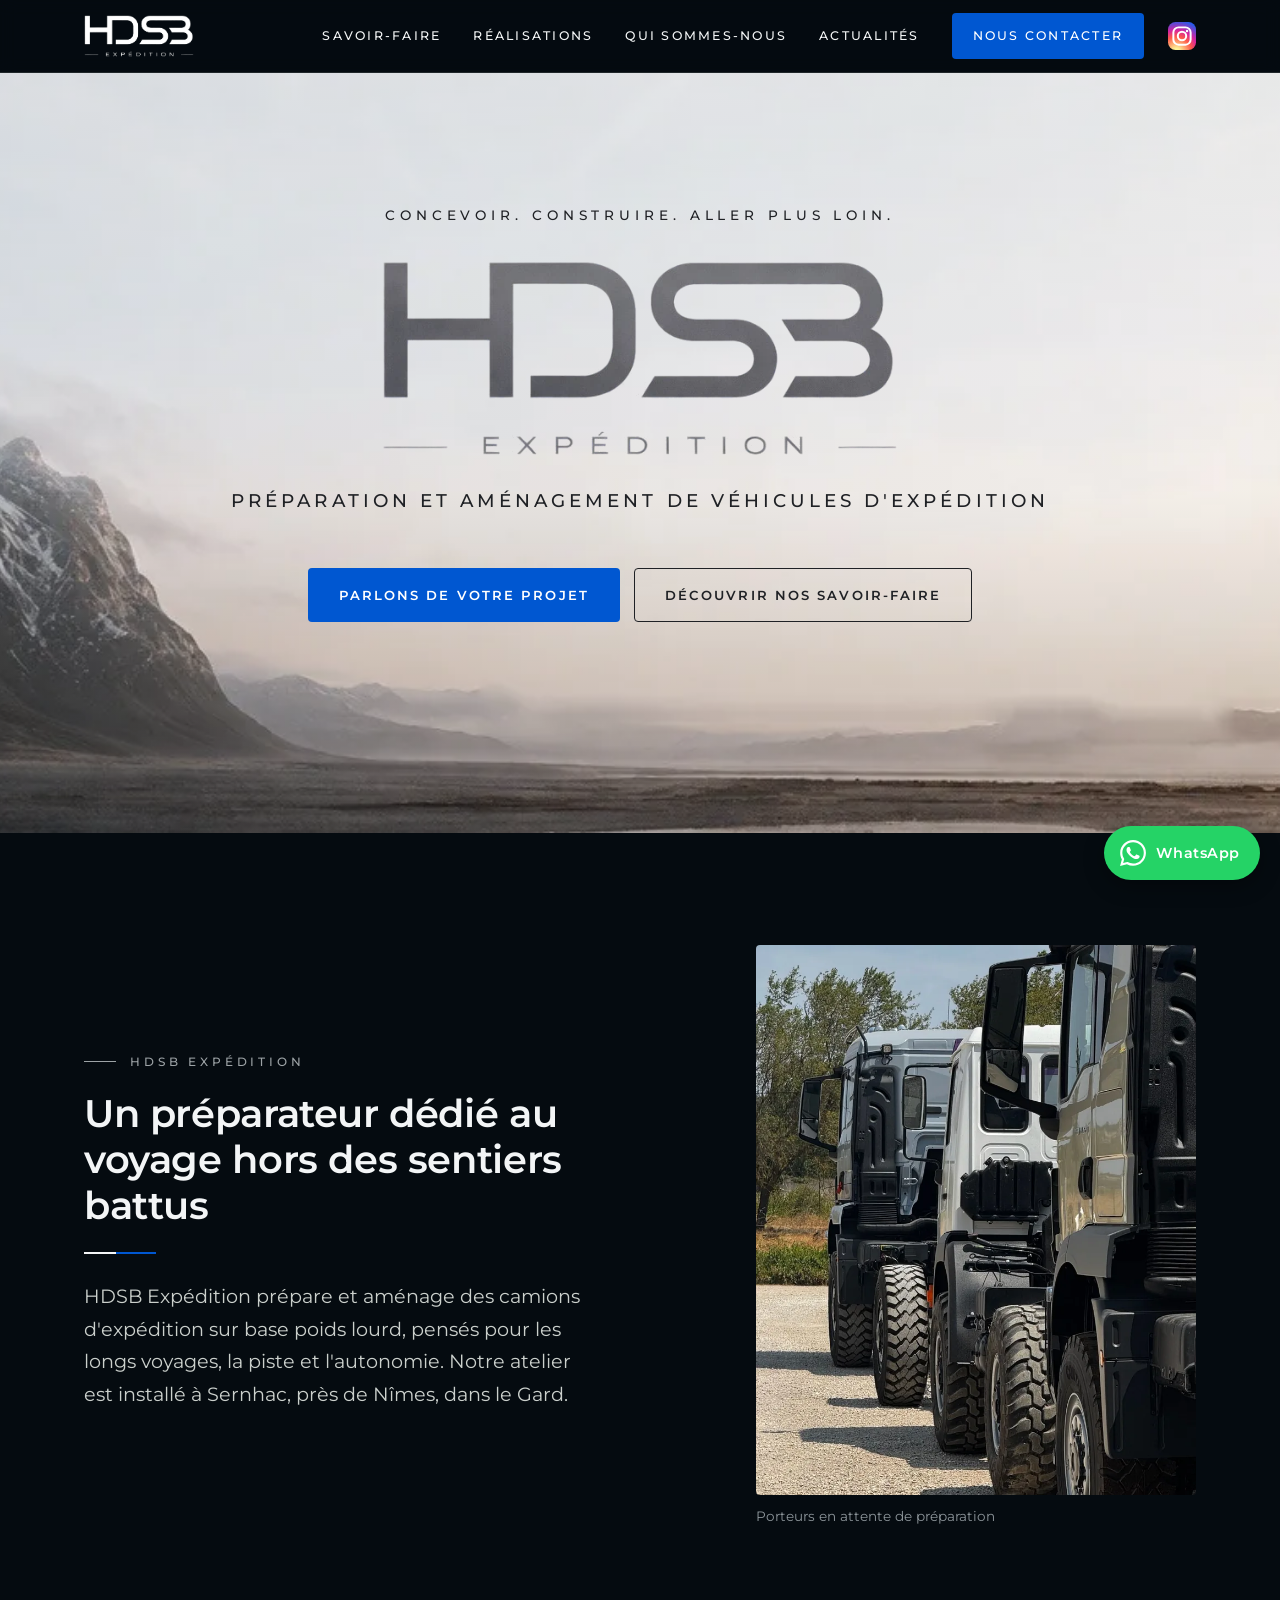
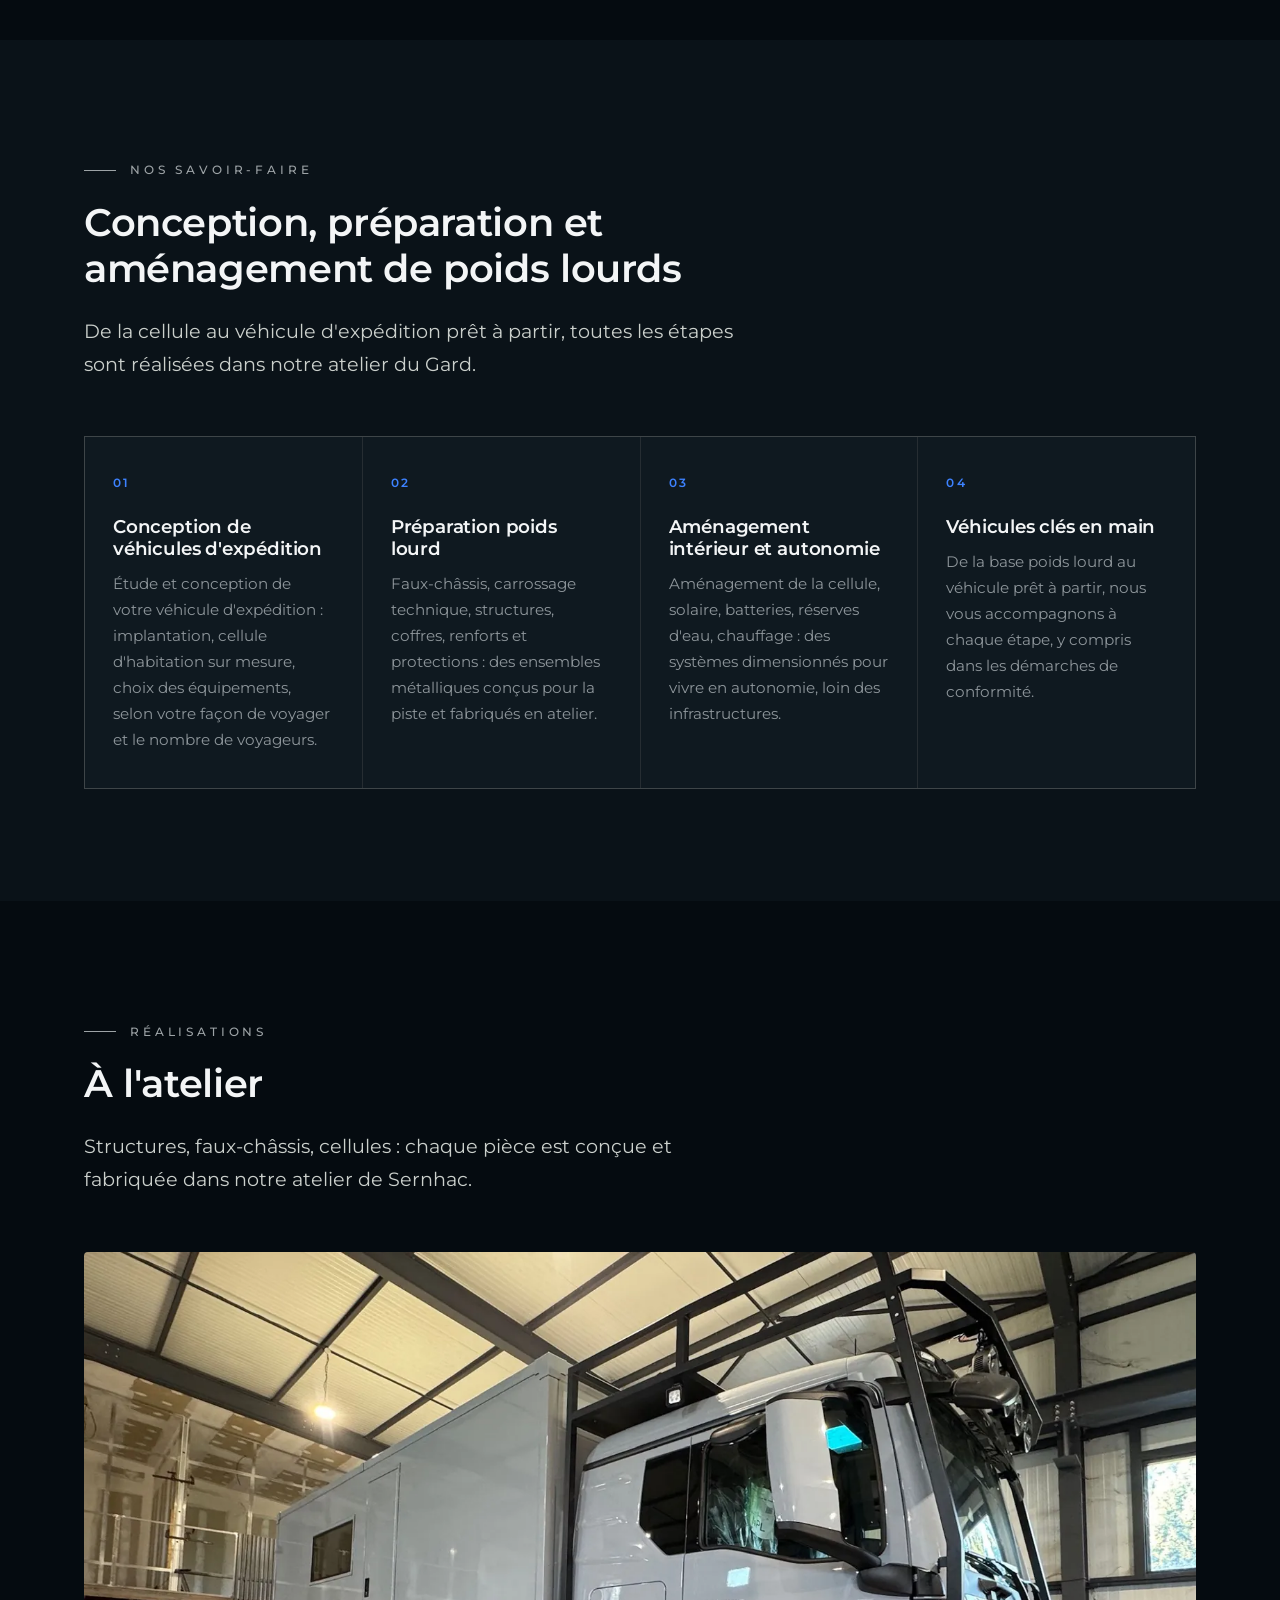
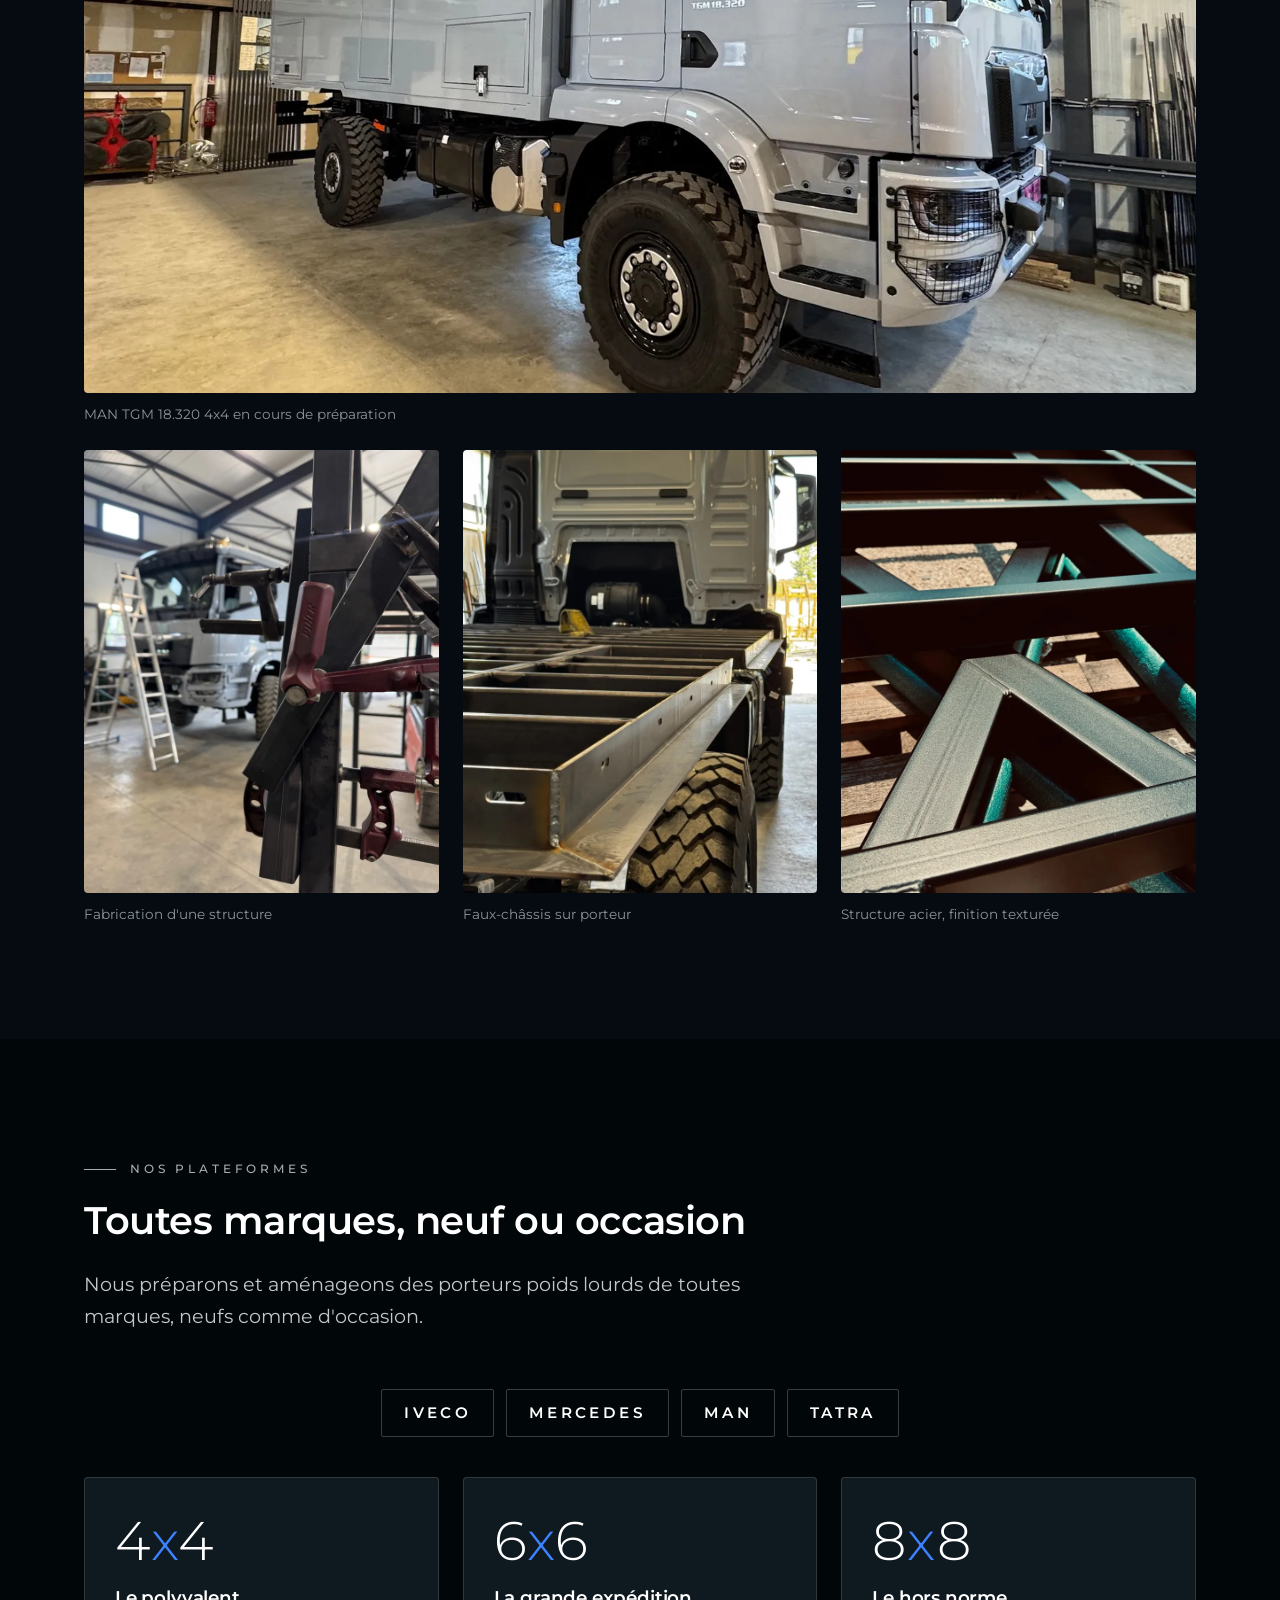
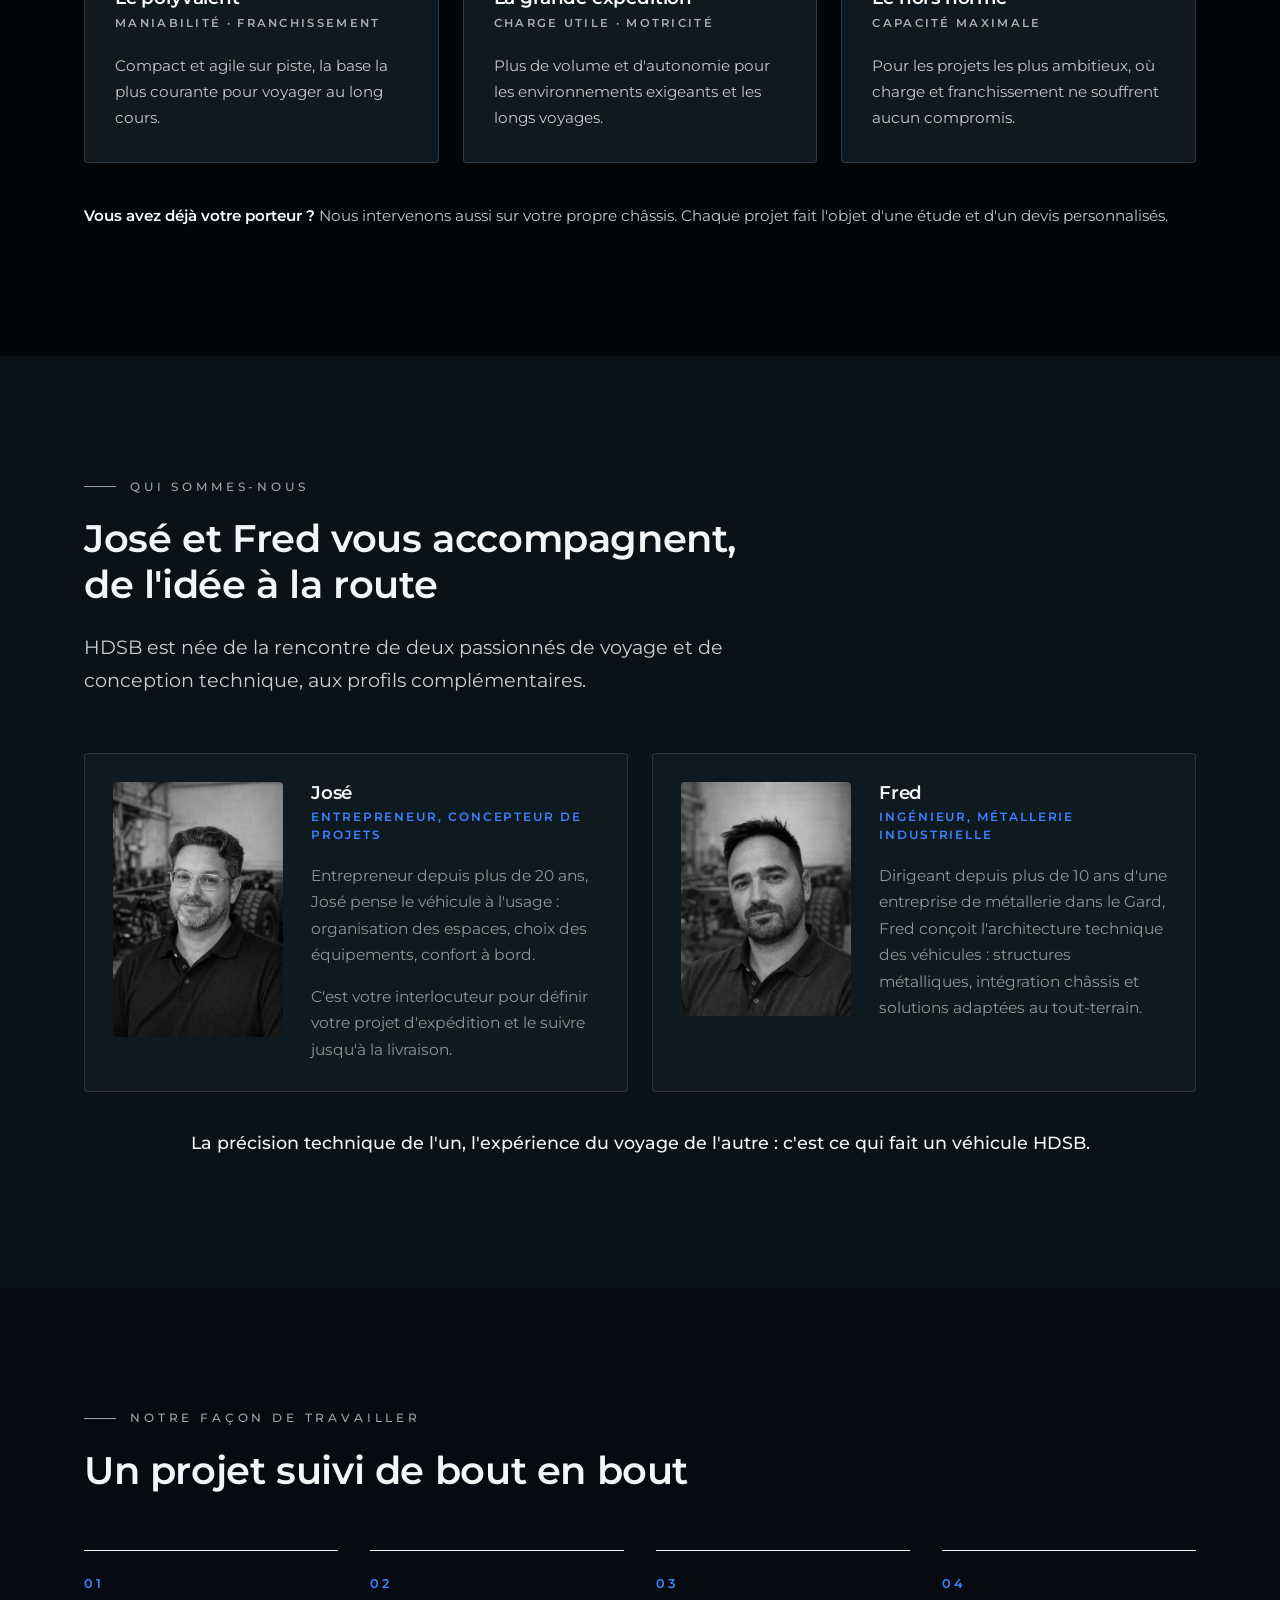
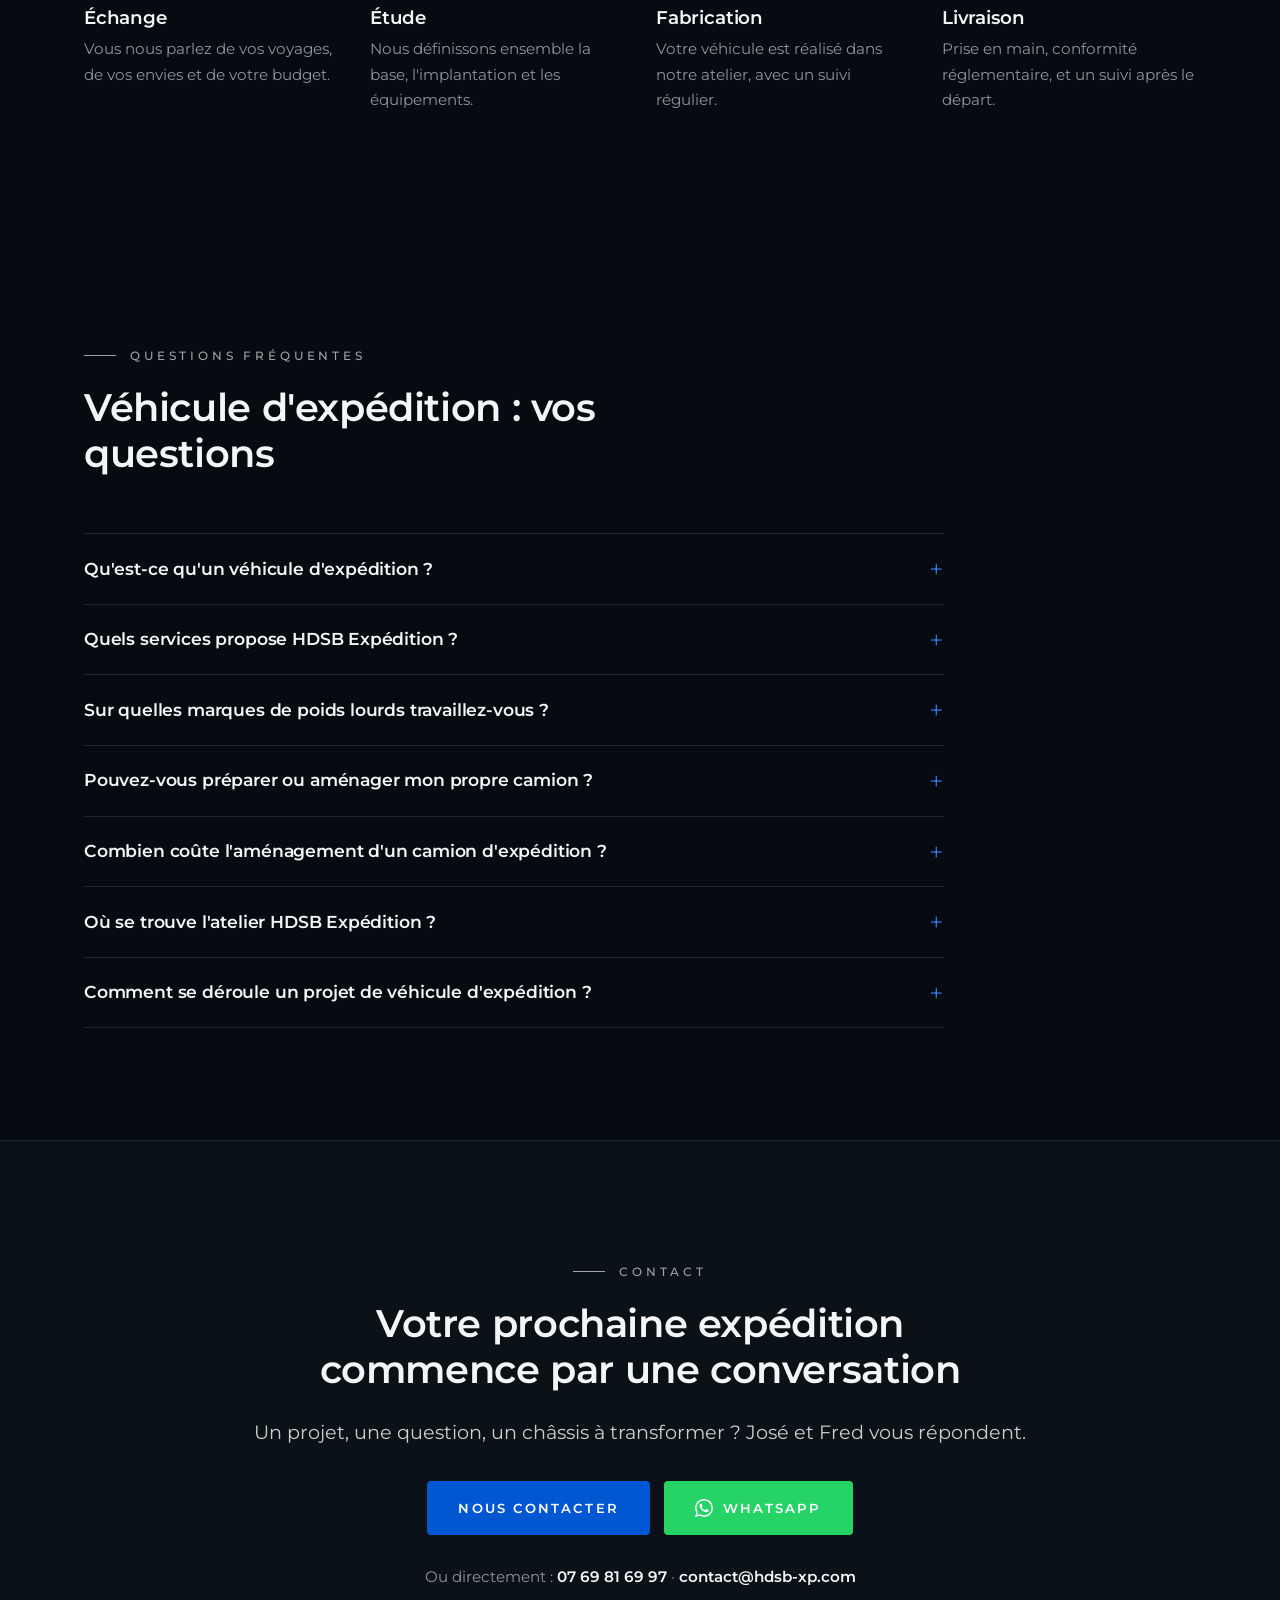
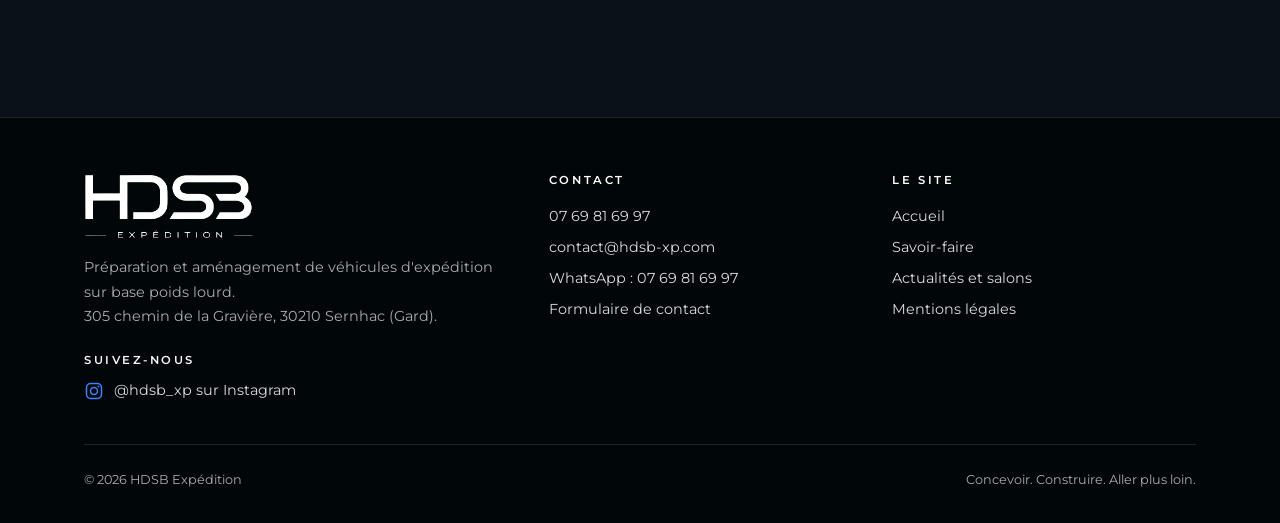
==== commit b5ccf9ce: "Ajoute WhatsApp (bouton flottant sur toutes les pages) - Bouton WhatsApp vert flottant en bas à droi" ====
--- a/index.html
+++ b/index.html
@@ -137,6 +137,18 @@
       ],
       "sameAs": [
         "https://www.instagram.com/hdsb_xp/"
+      ],
+      "contactPoint": [
+        {
+          "@type": "ContactPoint",
+          "contactType": "customer service",
+          "telephone": "+33769816997",
+          "email": "contact@hdsb-xp.com",
+          "availableLanguage": [
+            "French"
+          ],
+          "url": "https://wa.me/33769816997"
+        }
       ]
     },
     {
@@ -529,7 +541,10 @@
       <span class="eyebrow">Contact</span>
       <h2>Votre prochaine expédition commence par une conversation</h2>
       <p class="lede">Un projet, une question, un châssis à transformer ? José et Fred vous répondent.</p>
-      <a href="contact.html" class="btn btn-primary">Nous contacter</a>
+      <div class="cta-actions">
+        <a href="contact.html" class="btn btn-primary">Nous contacter</a>
+        <a href="https://wa.me/33769816997?text=Bonjour%20HDSB%20Exp%C3%A9dition%2C%20je%20souhaite%20vous%20parler%20de%20mon%20projet%20de%20v%C3%A9hicule%20d%27exp%C3%A9dition." class="btn btn-whatsapp" target="_blank" rel="noopener"><svg viewBox="0 0 24 24" width="18" height="18" aria-hidden="true" focusable="false"><path fill="currentColor" d="M17.472 14.382c-.297-.149-1.758-.867-2.03-.967-.273-.099-.471-.148-.67.15-.197.297-.767.966-.94 1.164-.173.199-.347.223-.644.075-.297-.15-1.255-.463-2.39-1.475-.883-.788-1.48-1.761-1.653-2.059-.173-.297-.018-.458.13-.606.134-.133.298-.347.446-.52.149-.174.198-.298.298-.497.099-.198.05-.371-.025-.52-.075-.149-.669-1.612-.916-2.207-.242-.579-.487-.5-.669-.51-.173-.008-.371-.01-.57-.01-.198 0-.52.074-.792.372-.272.297-1.04 1.016-1.04 2.479 0 1.462 1.065 2.875 1.213 3.074.149.198 2.096 3.2 5.077 4.487.709.306 1.262.489 1.694.625.712.227 1.36.195 1.871.118.571-.085 1.758-.719 2.006-1.413.248-.694.248-1.289.173-1.413-.074-.124-.272-.198-.57-.347m-5.421 7.403h-.004a9.87 9.87 0 01-5.031-1.378l-.361-.214-3.741.982.998-3.648-.235-.374a9.86 9.86 0 01-1.51-5.26c.001-5.45 4.436-9.884 9.888-9.884 2.64 0 5.122 1.03 6.988 2.898a9.825 9.825 0 012.893 6.994c-.003 5.45-4.437 9.884-9.885 9.884m8.413-18.297A11.815 11.815 0 0012.05 0C5.495 0 .16 5.335.157 11.892c0 2.096.547 4.142 1.588 5.945L.057 24l6.305-1.654a11.882 11.882 0 005.683 1.448h.005c6.554 0 11.89-5.335 11.893-11.893a11.821 11.821 0 00-3.48-8.413Z"/></svg><span>WhatsApp</span></a>
+      </div>
       <p class="cta-direct">Ou directement : <a href="tel:+33769816997">07 69 81 69 97</a> · <a href="mailto:contact@hdsb-xp.com">contact@hdsb-xp.com</a></p>
     </div>
   </section>
@@ -550,6 +565,7 @@
         <ul>
           <li><a href="tel:+33769816997">07 69 81 69 97</a></li>
           <li><a href="mailto:contact@hdsb-xp.com">contact@hdsb-xp.com</a></li>
+          <li><a href="https://wa.me/33769816997?text=Bonjour%20HDSB%20Exp%C3%A9dition%2C%20je%20souhaite%20vous%20parler%20de%20mon%20projet%20de%20v%C3%A9hicule%20d%27exp%C3%A9dition." target="_blank" rel="noopener">WhatsApp : 07 69 81 69 97</a></li>
           <li><a href="contact.html">Formulaire de contact</a></li>
         </ul>
       </div>
@@ -570,6 +586,11 @@
   </div>
 </footer>
 
+<!-- Bouton WhatsApp flottant, présent sur toutes les pages -->
+<a class="wa-float" href="https://wa.me/33769816997?text=Bonjour%20HDSB%20Exp%C3%A9dition%2C%20je%20souhaite%20vous%20parler%20de%20mon%20projet%20de%20v%C3%A9hicule%20d%27exp%C3%A9dition." target="_blank" rel="noopener" aria-label="Nous écrire sur WhatsApp">
+  <svg viewBox="0 0 24 24" width="26" height="26" aria-hidden="true" focusable="false"><path fill="currentColor" d="M17.472 14.382c-.297-.149-1.758-.867-2.03-.967-.273-.099-.471-.148-.67.15-.197.297-.767.966-.94 1.164-.173.199-.347.223-.644.075-.297-.15-1.255-.463-2.39-1.475-.883-.788-1.48-1.761-1.653-2.059-.173-.297-.018-.458.13-.606.134-.133.298-.347.446-.52.149-.174.198-.298.298-.497.099-.198.05-.371-.025-.52-.075-.149-.669-1.612-.916-2.207-.242-.579-.487-.5-.669-.51-.173-.008-.371-.01-.57-.01-.198 0-.52.074-.792.372-.272.297-1.04 1.016-1.04 2.479 0 1.462 1.065 2.875 1.213 3.074.149.198 2.096 3.2 5.077 4.487.709.306 1.262.489 1.694.625.712.227 1.36.195 1.871.118.571-.085 1.758-.719 2.006-1.413.248-.694.248-1.289.173-1.413-.074-.124-.272-.198-.57-.347m-5.421 7.403h-.004a9.87 9.87 0 01-5.031-1.378l-.361-.214-3.741.982.998-3.648-.235-.374a9.86 9.86 0 01-1.51-5.26c.001-5.45 4.436-9.884 9.888-9.884 2.64 0 5.122 1.03 6.988 2.898a9.825 9.825 0 012.893 6.994c-.003 5.45-4.437 9.884-9.885 9.884m8.413-18.297A11.815 11.815 0 0012.05 0C5.495 0 .16 5.335.157 11.892c0 2.096.547 4.142 1.588 5.945L.057 24l6.305-1.654a11.882 11.882 0 005.683 1.448h.005c6.554 0 11.89-5.335 11.893-11.893a11.821 11.821 0 00-3.48-8.413Z"/></svg><span class="wa-float-label">WhatsApp</span>
+</a>
+
 <script src="js/main.js" defer></script>
 </body>
 </html>
--- a/css/style.css
+++ b/css/style.css
@@ -778,3 +778,51 @@
 }
 .social-link .ig-icon { flex: none; color: var(--nogaro-light); }
 .social-link:hover .ig-icon { color: var(--ink); }
+
+/* Formulaire : repère des champs obligatoires */
+.required { color: var(--nogaro-light); font-weight: 700; }
+.form-required-note { font-size: 0.82rem; color: var(--muted); margin: 0 0 18px; }
+
+/* ---------- WhatsApp ---------- */
+/* Bouton flottant, en bas à droite de toutes les pages (vert officiel WhatsApp) */
+.wa-float {
+  position: fixed;
+  right: 20px;
+  bottom: 20px;
+  z-index: 60;
+  display: inline-flex;
+  align-items: center;
+  gap: 10px;
+  padding: 14px 20px 14px 16px;
+  border-radius: 999px;
+  background: #25d366;
+  color: #fff;
+  font-size: 0.9rem;
+  font-weight: 600;
+  letter-spacing: 0.04em;
+  text-decoration: none;
+  box-shadow: 0 6px 20px rgba(0, 0, 0, 0.35);
+  transition: transform 0.2s, background-color 0.2s;
+}
+.wa-float:hover { background: #1ebe5b; color: #fff; transform: translateY(-2px); }
+.wa-float svg { flex: none; }
+@media (max-width: 600px) {
+  .wa-float { right: 16px; bottom: 16px; padding: 15px; }
+  .wa-float-label { display: none; }
+  /* Le bouton flottant ne recouvre pas la dernière ligne du pied de page */
+  .site-footer { padding-bottom: 96px; }
+}
+@media print { .wa-float { display: none; } }
+
+.btn-whatsapp {
+  display: inline-flex;
+  align-items: center;
+  gap: 10px;
+  background: #25d366;
+  color: #fff;
+}
+.btn-whatsapp:hover { background: #1ebe5b; color: #fff; }
+.cta-actions { display: flex; gap: 14px; justify-content: center; flex-wrap: wrap; }
+
+.wa-inline { display: inline-flex; align-items: center; gap: 10px; }
+.wa-inline svg { color: #25d366; flex: none; }
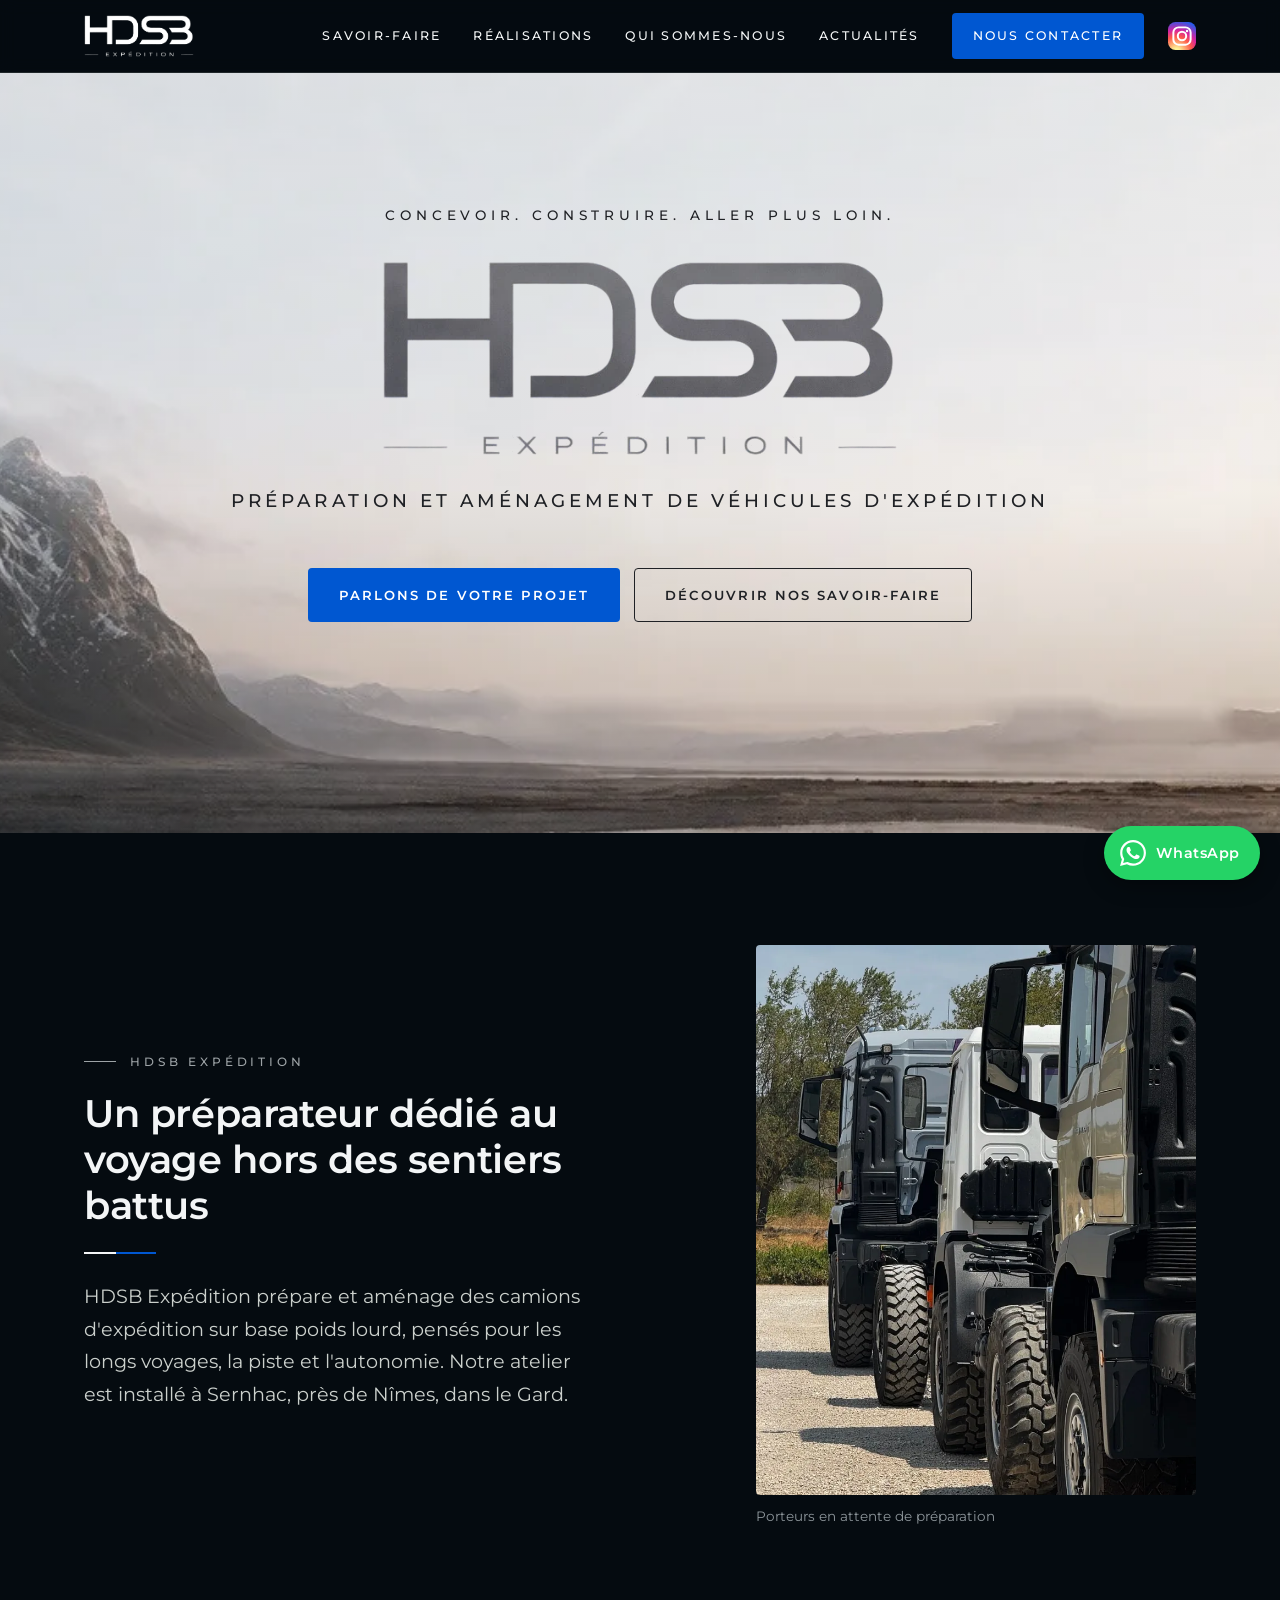
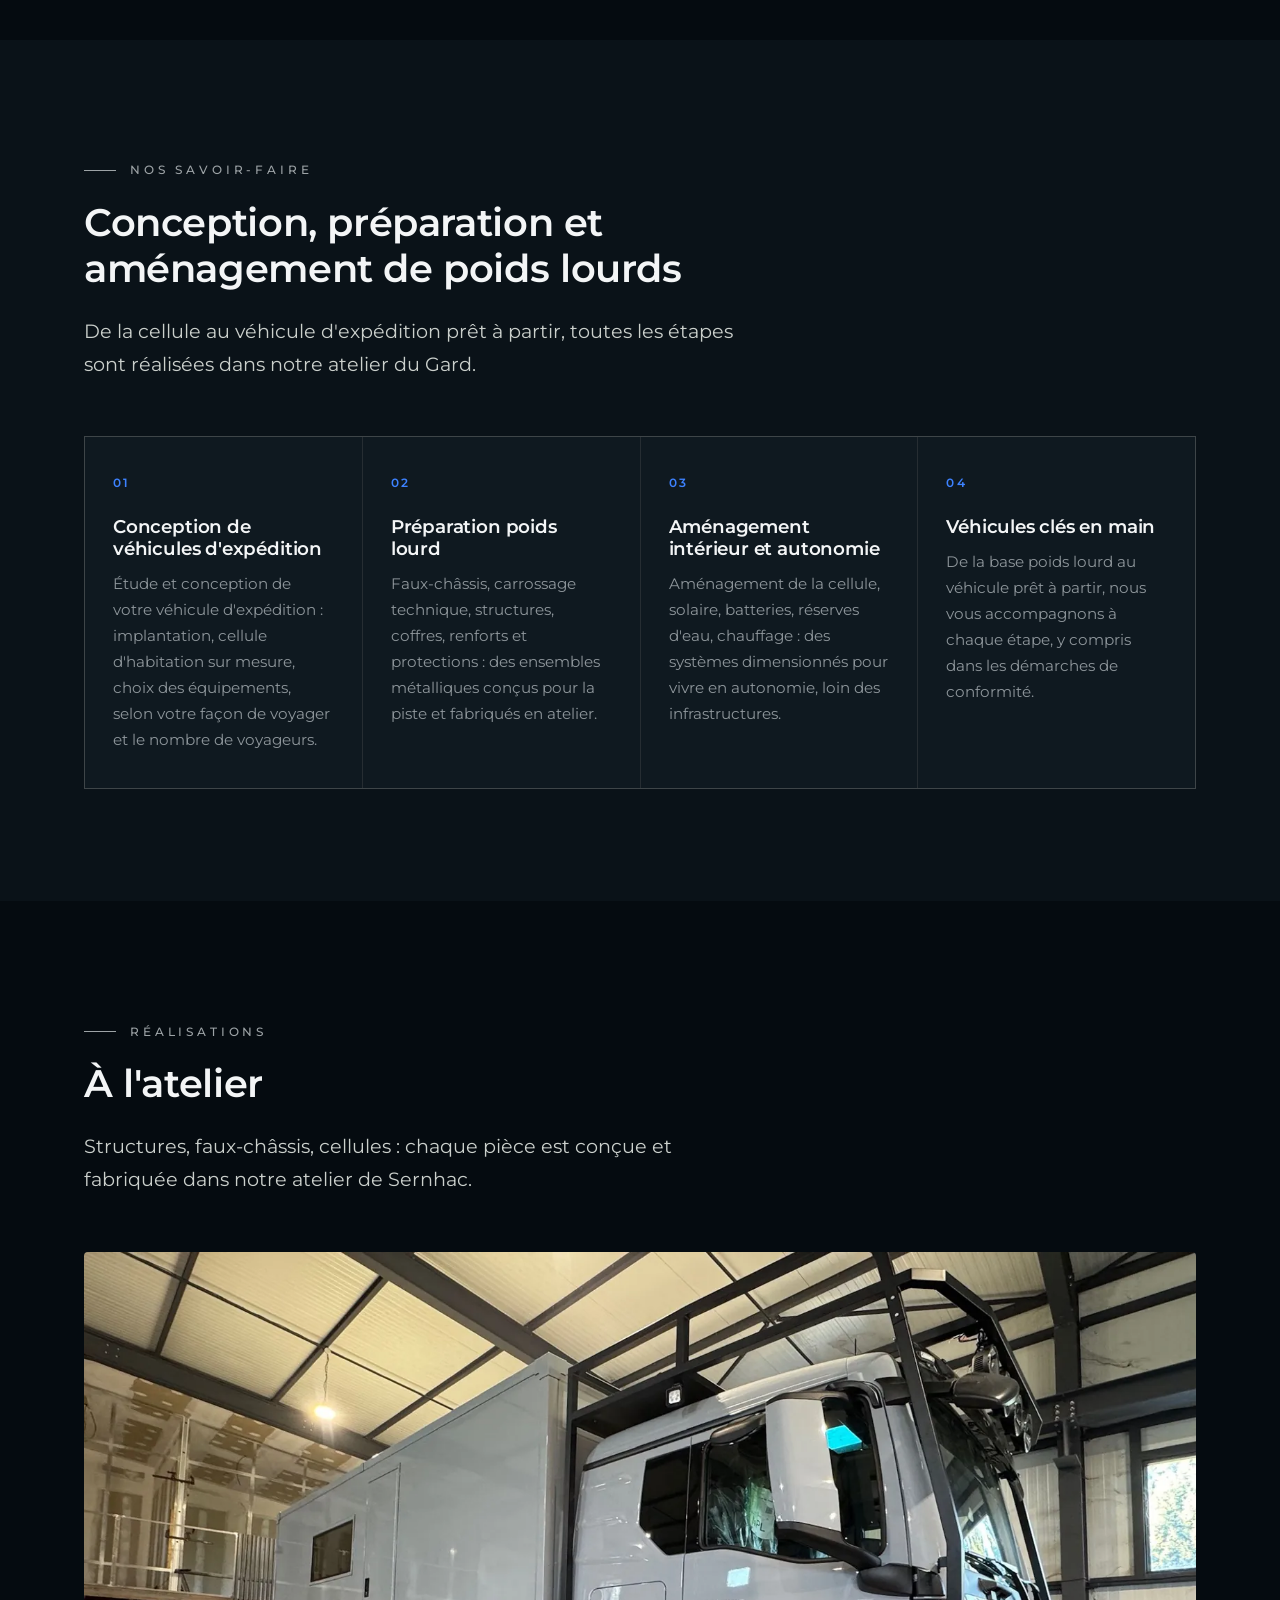
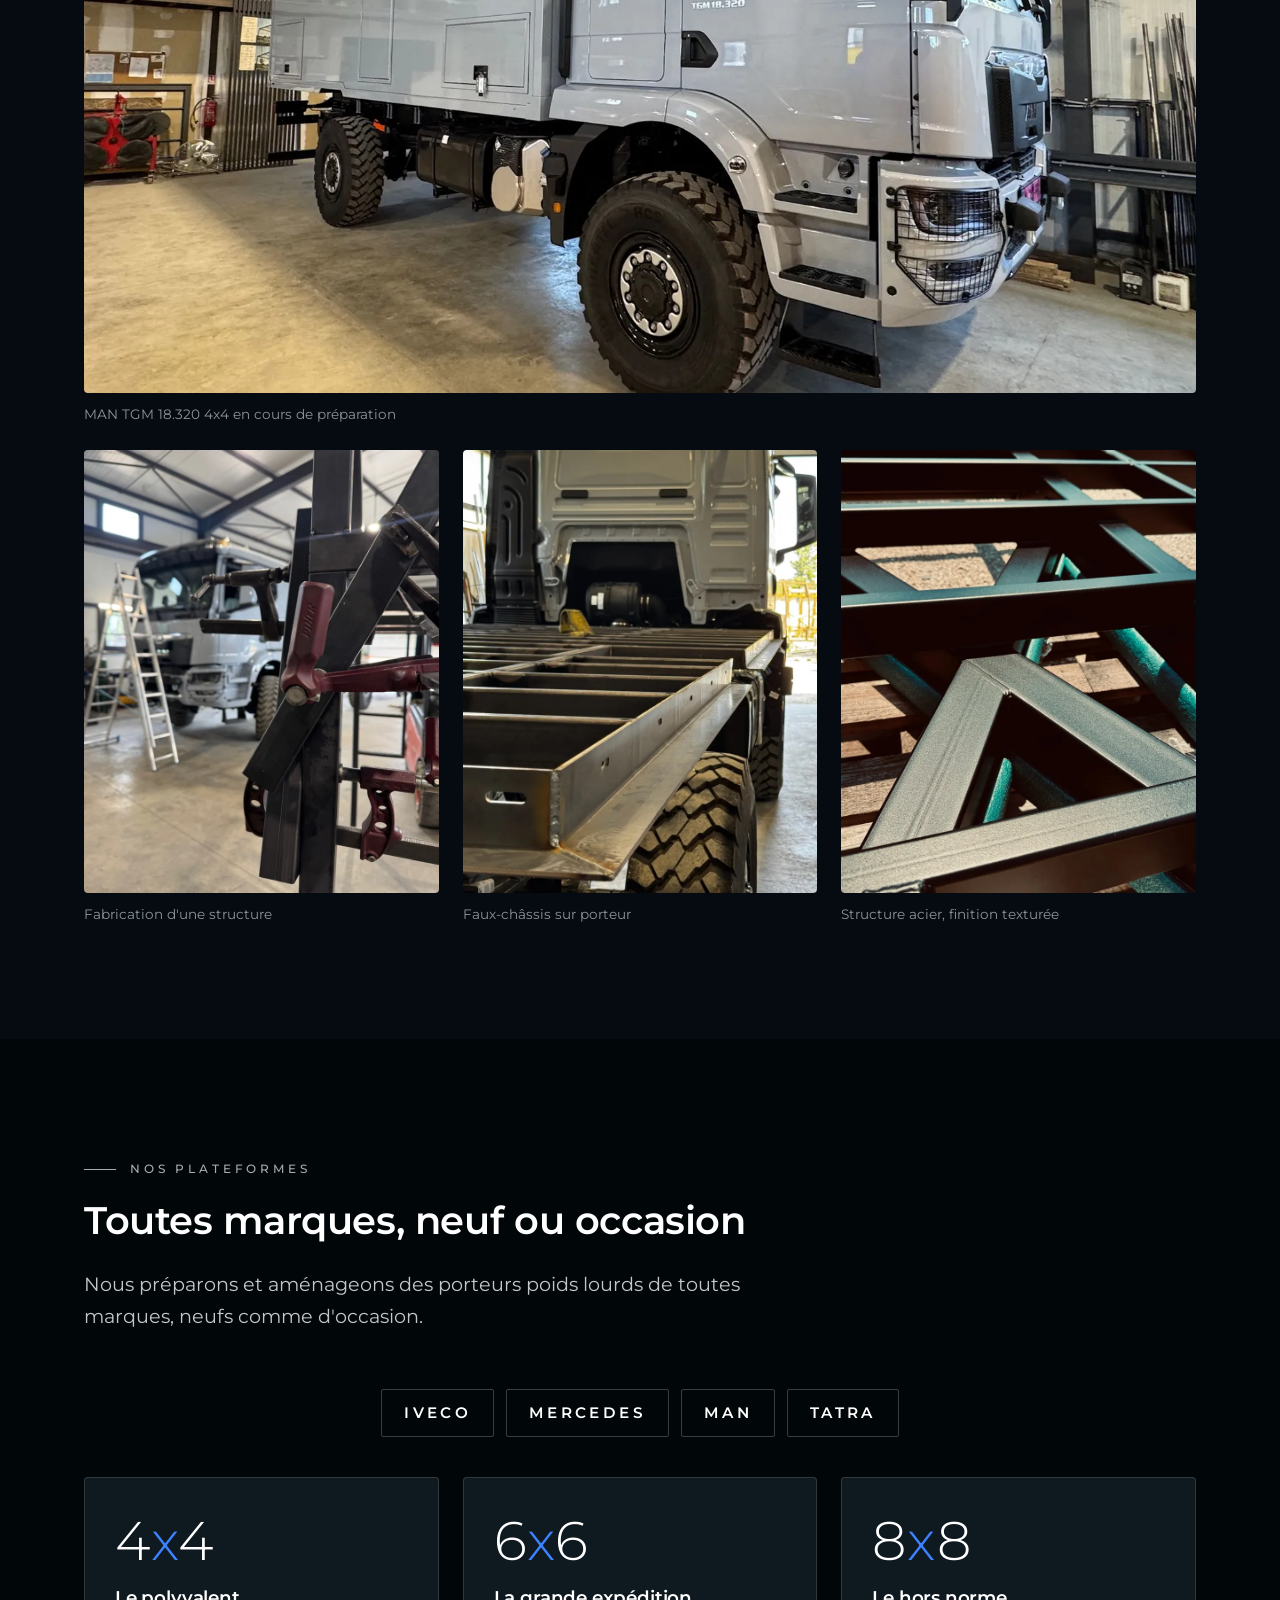
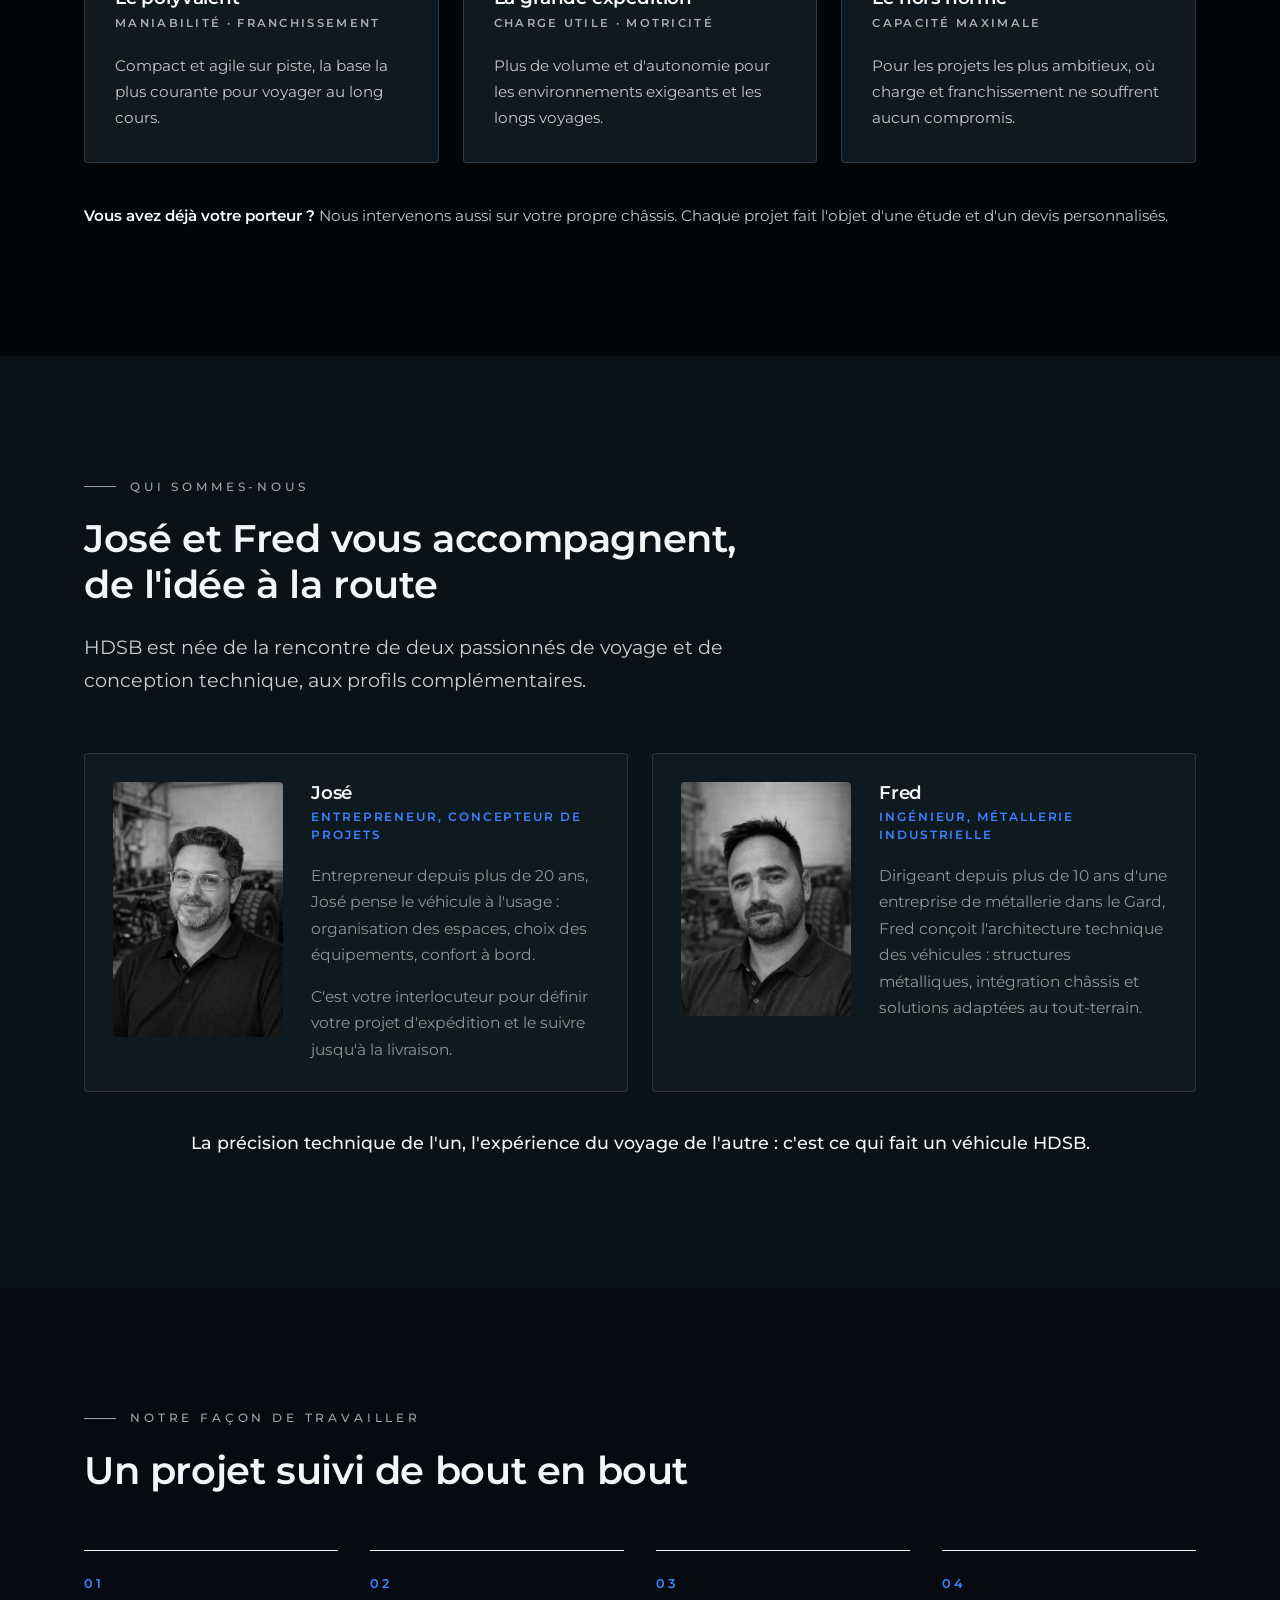
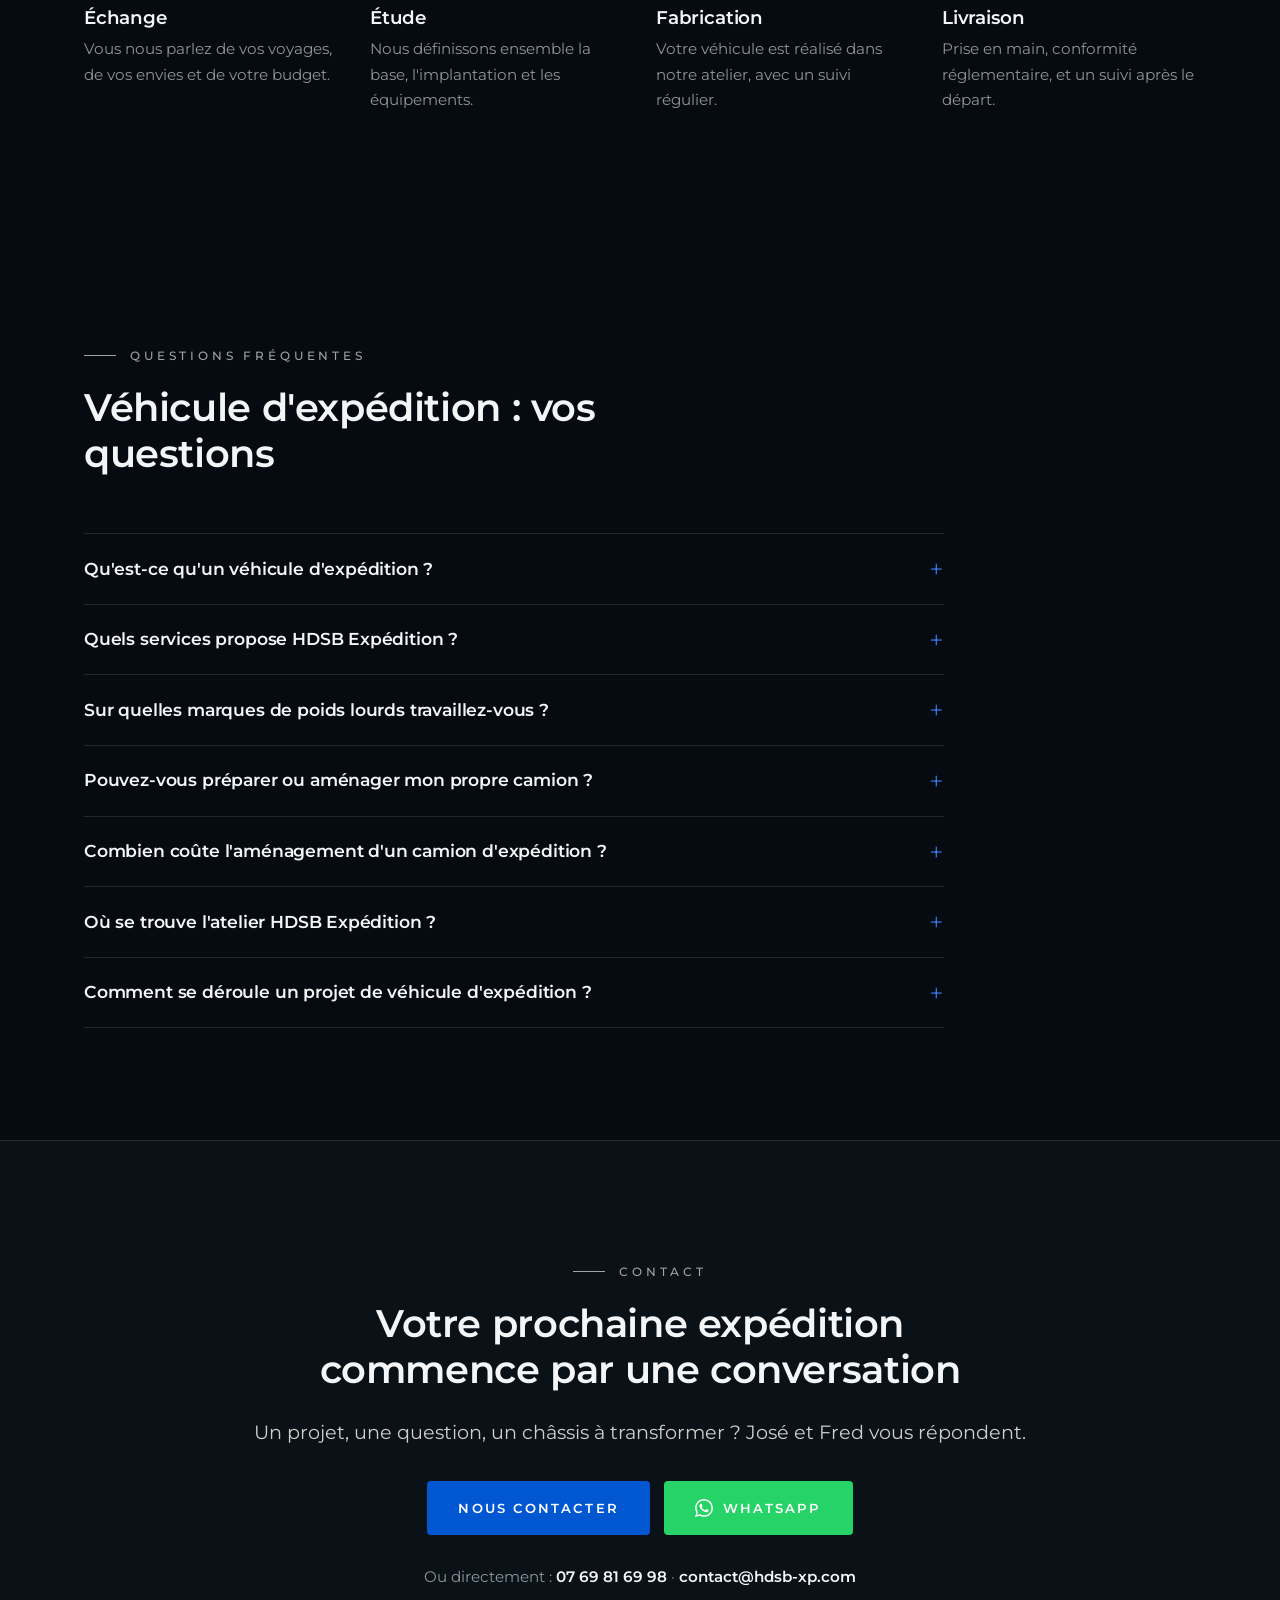
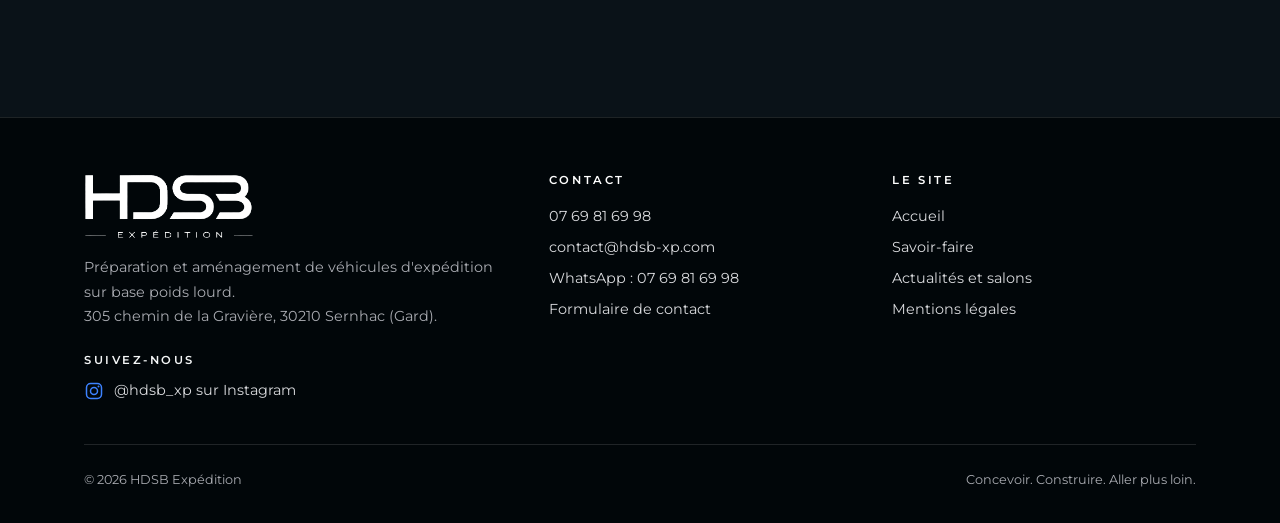
==== commit 309aff2c: "Corrige le numéro de téléphone : 07 69 81 69 98 Remplace 07 69 81 69 97 par 07 69 81 69 98 partout :" ====
--- a/index.html
+++ b/index.html
@@ -43,7 +43,7 @@
       "logo": "https://hdsb-xp.com/favicon-512.png",
       "image": "https://hdsb-xp.com/assets/img/realisation-man-tgm-4x4.jpg",
       "email": "contact@hdsb-xp.com",
-      "telephone": "+33769816997",
+      "telephone": "+33769816998",
       "slogan": "Des véhicules pour ceux qui vont plus loin",
       "description": "Conception de véhicules d'expédition, préparation et aménagement de poids lourds 4x4, 6x6 et 8x8, toutes marques (Iveco, Mercedes, MAN, Tatra), neufs ou d'occasion. Atelier à Sernhac, près de Nîmes (Gard).",
       "foundingDate": "2026-03-03",
@@ -142,12 +142,12 @@
         {
           "@type": "ContactPoint",
           "contactType": "customer service",
-          "telephone": "+33769816997",
+          "telephone": "+33769816998",
           "email": "contact@hdsb-xp.com",
           "availableLanguage": [
             "French"
           ],
-          "url": "https://wa.me/33769816997"
+          "url": "https://wa.me/33769816998"
         }
       ]
     },
@@ -543,9 +543,9 @@
       <p class="lede">Un projet, une question, un châssis à transformer ? José et Fred vous répondent.</p>
       <div class="cta-actions">
         <a href="contact.html" class="btn btn-primary">Nous contacter</a>
-        <a href="https://wa.me/33769816997?text=Bonjour%20HDSB%20Exp%C3%A9dition%2C%20je%20souhaite%20vous%20parler%20de%20mon%20projet%20de%20v%C3%A9hicule%20d%27exp%C3%A9dition." class="btn btn-whatsapp" target="_blank" rel="noopener"><svg viewBox="0 0 24 24" width="18" height="18" aria-hidden="true" focusable="false"><path fill="currentColor" d="M17.472 14.382c-.297-.149-1.758-.867-2.03-.967-.273-.099-.471-.148-.67.15-.197.297-.767.966-.94 1.164-.173.199-.347.223-.644.075-.297-.15-1.255-.463-2.39-1.475-.883-.788-1.48-1.761-1.653-2.059-.173-.297-.018-.458.13-.606.134-.133.298-.347.446-.52.149-.174.198-.298.298-.497.099-.198.05-.371-.025-.52-.075-.149-.669-1.612-.916-2.207-.242-.579-.487-.5-.669-.51-.173-.008-.371-.01-.57-.01-.198 0-.52.074-.792.372-.272.297-1.04 1.016-1.04 2.479 0 1.462 1.065 2.875 1.213 3.074.149.198 2.096 3.2 5.077 4.487.709.306 1.262.489 1.694.625.712.227 1.36.195 1.871.118.571-.085 1.758-.719 2.006-1.413.248-.694.248-1.289.173-1.413-.074-.124-.272-.198-.57-.347m-5.421 7.403h-.004a9.87 9.87 0 01-5.031-1.378l-.361-.214-3.741.982.998-3.648-.235-.374a9.86 9.86 0 01-1.51-5.26c.001-5.45 4.436-9.884 9.888-9.884 2.64 0 5.122 1.03 6.988 2.898a9.825 9.825 0 012.893 6.994c-.003 5.45-4.437 9.884-9.885 9.884m8.413-18.297A11.815 11.815 0 0012.05 0C5.495 0 .16 5.335.157 11.892c0 2.096.547 4.142 1.588 5.945L.057 24l6.305-1.654a11.882 11.882 0 005.683 1.448h.005c6.554 0 11.89-5.335 11.893-11.893a11.821 11.821 0 00-3.48-8.413Z"/></svg><span>WhatsApp</span></a>
-      </div>
-      <p class="cta-direct">Ou directement : <a href="tel:+33769816997">07 69 81 69 97</a> · <a href="mailto:contact@hdsb-xp.com">contact@hdsb-xp.com</a></p>
+        <a href="https://wa.me/33769816998?text=Bonjour%20HDSB%20Exp%C3%A9dition%2C%20je%20souhaite%20vous%20parler%20de%20mon%20projet%20de%20v%C3%A9hicule%20d%27exp%C3%A9dition." class="btn btn-whatsapp" target="_blank" rel="noopener"><svg viewBox="0 0 24 24" width="18" height="18" aria-hidden="true" focusable="false"><path fill="currentColor" d="M17.472 14.382c-.297-.149-1.758-.867-2.03-.967-.273-.099-.471-.148-.67.15-.197.297-.767.966-.94 1.164-.173.199-.347.223-.644.075-.297-.15-1.255-.463-2.39-1.475-.883-.788-1.48-1.761-1.653-2.059-.173-.297-.018-.458.13-.606.134-.133.298-.347.446-.52.149-.174.198-.298.298-.497.099-.198.05-.371-.025-.52-.075-.149-.669-1.612-.916-2.207-.242-.579-.487-.5-.669-.51-.173-.008-.371-.01-.57-.01-.198 0-.52.074-.792.372-.272.297-1.04 1.016-1.04 2.479 0 1.462 1.065 2.875 1.213 3.074.149.198 2.096 3.2 5.077 4.487.709.306 1.262.489 1.694.625.712.227 1.36.195 1.871.118.571-.085 1.758-.719 2.006-1.413.248-.694.248-1.289.173-1.413-.074-.124-.272-.198-.57-.347m-5.421 7.403h-.004a9.87 9.87 0 01-5.031-1.378l-.361-.214-3.741.982.998-3.648-.235-.374a9.86 9.86 0 01-1.51-5.26c.001-5.45 4.436-9.884 9.888-9.884 2.64 0 5.122 1.03 6.988 2.898a9.825 9.825 0 012.893 6.994c-.003 5.45-4.437 9.884-9.885 9.884m8.413-18.297A11.815 11.815 0 0012.05 0C5.495 0 .16 5.335.157 11.892c0 2.096.547 4.142 1.588 5.945L.057 24l6.305-1.654a11.882 11.882 0 005.683 1.448h.005c6.554 0 11.89-5.335 11.893-11.893a11.821 11.821 0 00-3.48-8.413Z"/></svg><span>WhatsApp</span></a>
+      </div>
+      <p class="cta-direct">Ou directement : <a href="tel:+33769816998">07 69 81 69 98</a> · <a href="mailto:contact@hdsb-xp.com">contact@hdsb-xp.com</a></p>
     </div>
   </section>
 
@@ -563,9 +563,9 @@
       <div>
         <h3>Contact</h3>
         <ul>
-          <li><a href="tel:+33769816997">07 69 81 69 97</a></li>
+          <li><a href="tel:+33769816998">07 69 81 69 98</a></li>
           <li><a href="mailto:contact@hdsb-xp.com">contact@hdsb-xp.com</a></li>
-          <li><a href="https://wa.me/33769816997?text=Bonjour%20HDSB%20Exp%C3%A9dition%2C%20je%20souhaite%20vous%20parler%20de%20mon%20projet%20de%20v%C3%A9hicule%20d%27exp%C3%A9dition." target="_blank" rel="noopener">WhatsApp : 07 69 81 69 97</a></li>
+          <li><a href="https://wa.me/33769816998?text=Bonjour%20HDSB%20Exp%C3%A9dition%2C%20je%20souhaite%20vous%20parler%20de%20mon%20projet%20de%20v%C3%A9hicule%20d%27exp%C3%A9dition." target="_blank" rel="noopener">WhatsApp : 07 69 81 69 98</a></li>
           <li><a href="contact.html">Formulaire de contact</a></li>
         </ul>
       </div>
@@ -587,7 +587,7 @@
 </footer>
 
 <!-- Bouton WhatsApp flottant, présent sur toutes les pages -->
-<a class="wa-float" href="https://wa.me/33769816997?text=Bonjour%20HDSB%20Exp%C3%A9dition%2C%20je%20souhaite%20vous%20parler%20de%20mon%20projet%20de%20v%C3%A9hicule%20d%27exp%C3%A9dition." target="_blank" rel="noopener" aria-label="Nous écrire sur WhatsApp">
+<a class="wa-float" href="https://wa.me/33769816998?text=Bonjour%20HDSB%20Exp%C3%A9dition%2C%20je%20souhaite%20vous%20parler%20de%20mon%20projet%20de%20v%C3%A9hicule%20d%27exp%C3%A9dition." target="_blank" rel="noopener" aria-label="Nous écrire sur WhatsApp">
   <svg viewBox="0 0 24 24" width="26" height="26" aria-hidden="true" focusable="false"><path fill="currentColor" d="M17.472 14.382c-.297-.149-1.758-.867-2.03-.967-.273-.099-.471-.148-.67.15-.197.297-.767.966-.94 1.164-.173.199-.347.223-.644.075-.297-.15-1.255-.463-2.39-1.475-.883-.788-1.48-1.761-1.653-2.059-.173-.297-.018-.458.13-.606.134-.133.298-.347.446-.52.149-.174.198-.298.298-.497.099-.198.05-.371-.025-.52-.075-.149-.669-1.612-.916-2.207-.242-.579-.487-.5-.669-.51-.173-.008-.371-.01-.57-.01-.198 0-.52.074-.792.372-.272.297-1.04 1.016-1.04 2.479 0 1.462 1.065 2.875 1.213 3.074.149.198 2.096 3.2 5.077 4.487.709.306 1.262.489 1.694.625.712.227 1.36.195 1.871.118.571-.085 1.758-.719 2.006-1.413.248-.694.248-1.289.173-1.413-.074-.124-.272-.198-.57-.347m-5.421 7.403h-.004a9.87 9.87 0 01-5.031-1.378l-.361-.214-3.741.982.998-3.648-.235-.374a9.86 9.86 0 01-1.51-5.26c.001-5.45 4.436-9.884 9.888-9.884 2.64 0 5.122 1.03 6.988 2.898a9.825 9.825 0 012.893 6.994c-.003 5.45-4.437 9.884-9.885 9.884m8.413-18.297A11.815 11.815 0 0012.05 0C5.495 0 .16 5.335.157 11.892c0 2.096.547 4.142 1.588 5.945L.057 24l6.305-1.654a11.882 11.882 0 005.683 1.448h.005c6.554 0 11.89-5.335 11.893-11.893a11.821 11.821 0 00-3.48-8.413Z"/></svg><span class="wa-float-label">WhatsApp</span>
 </a>
 
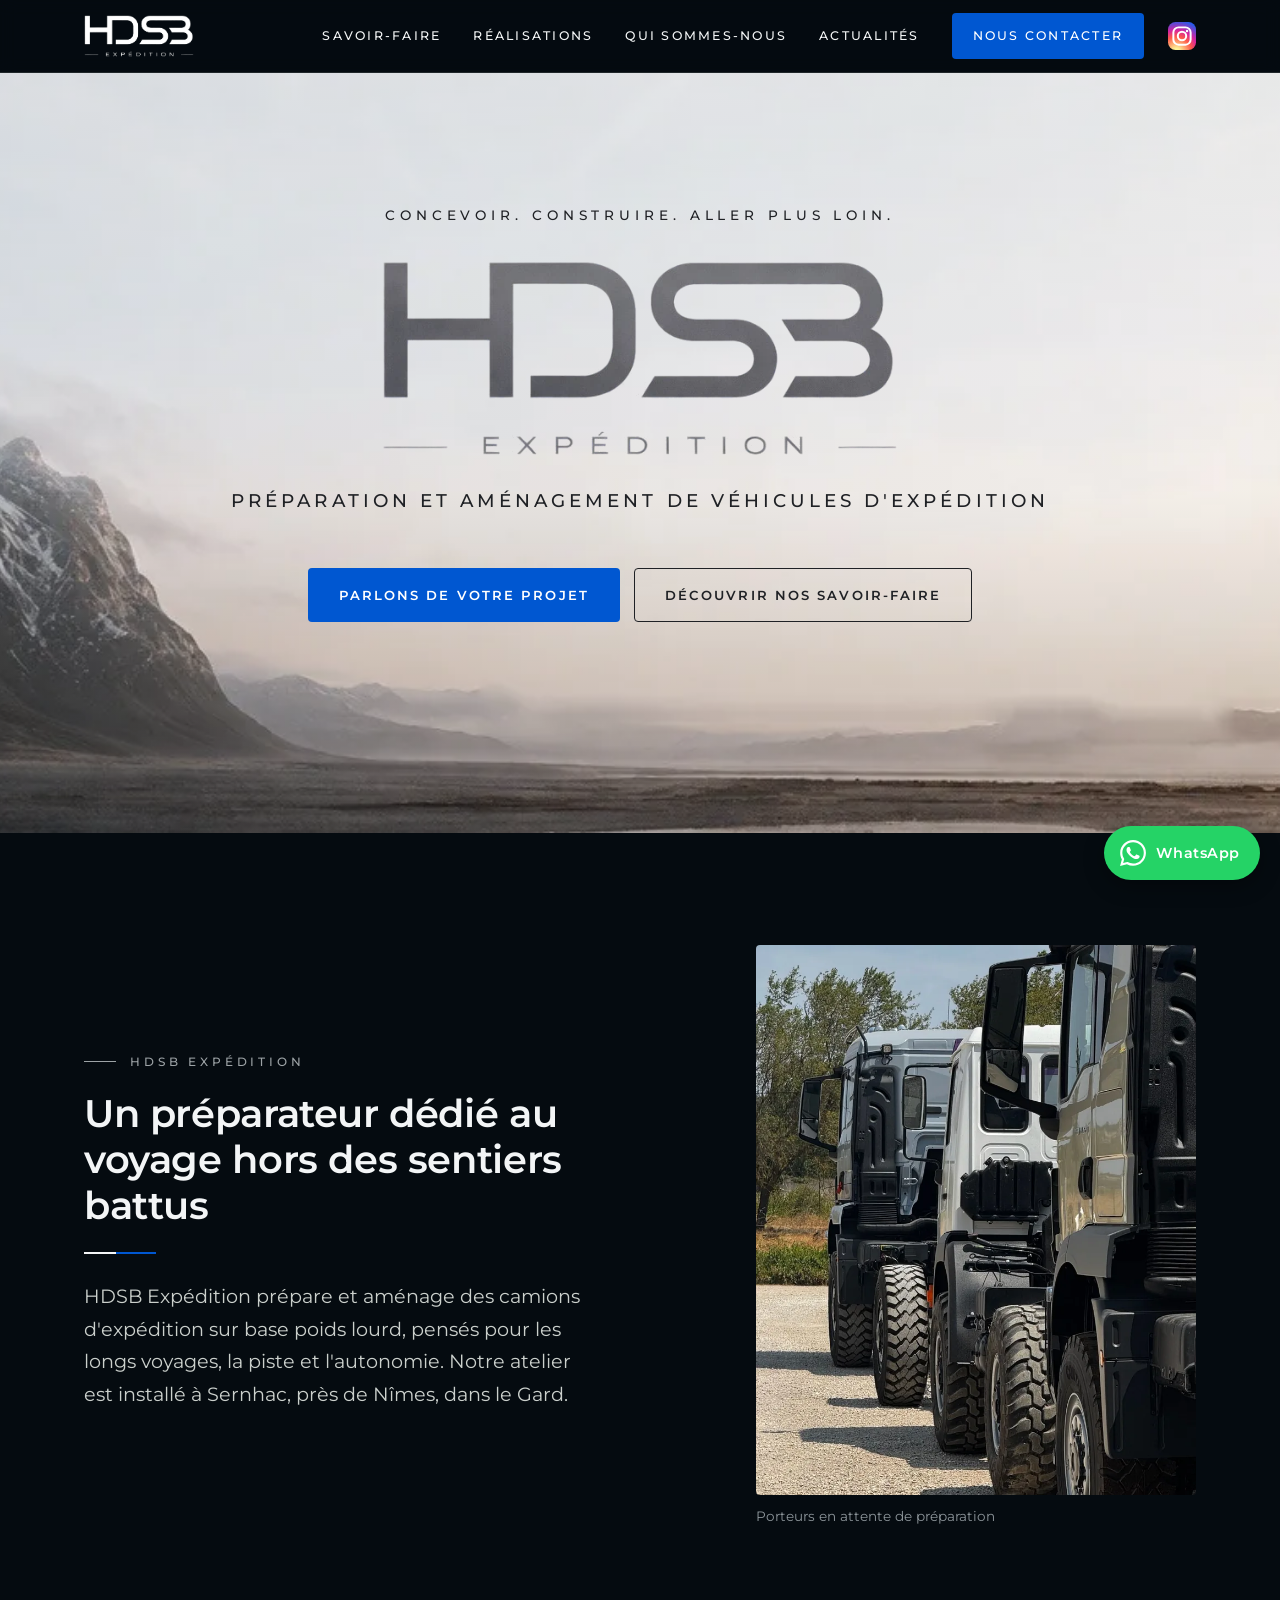
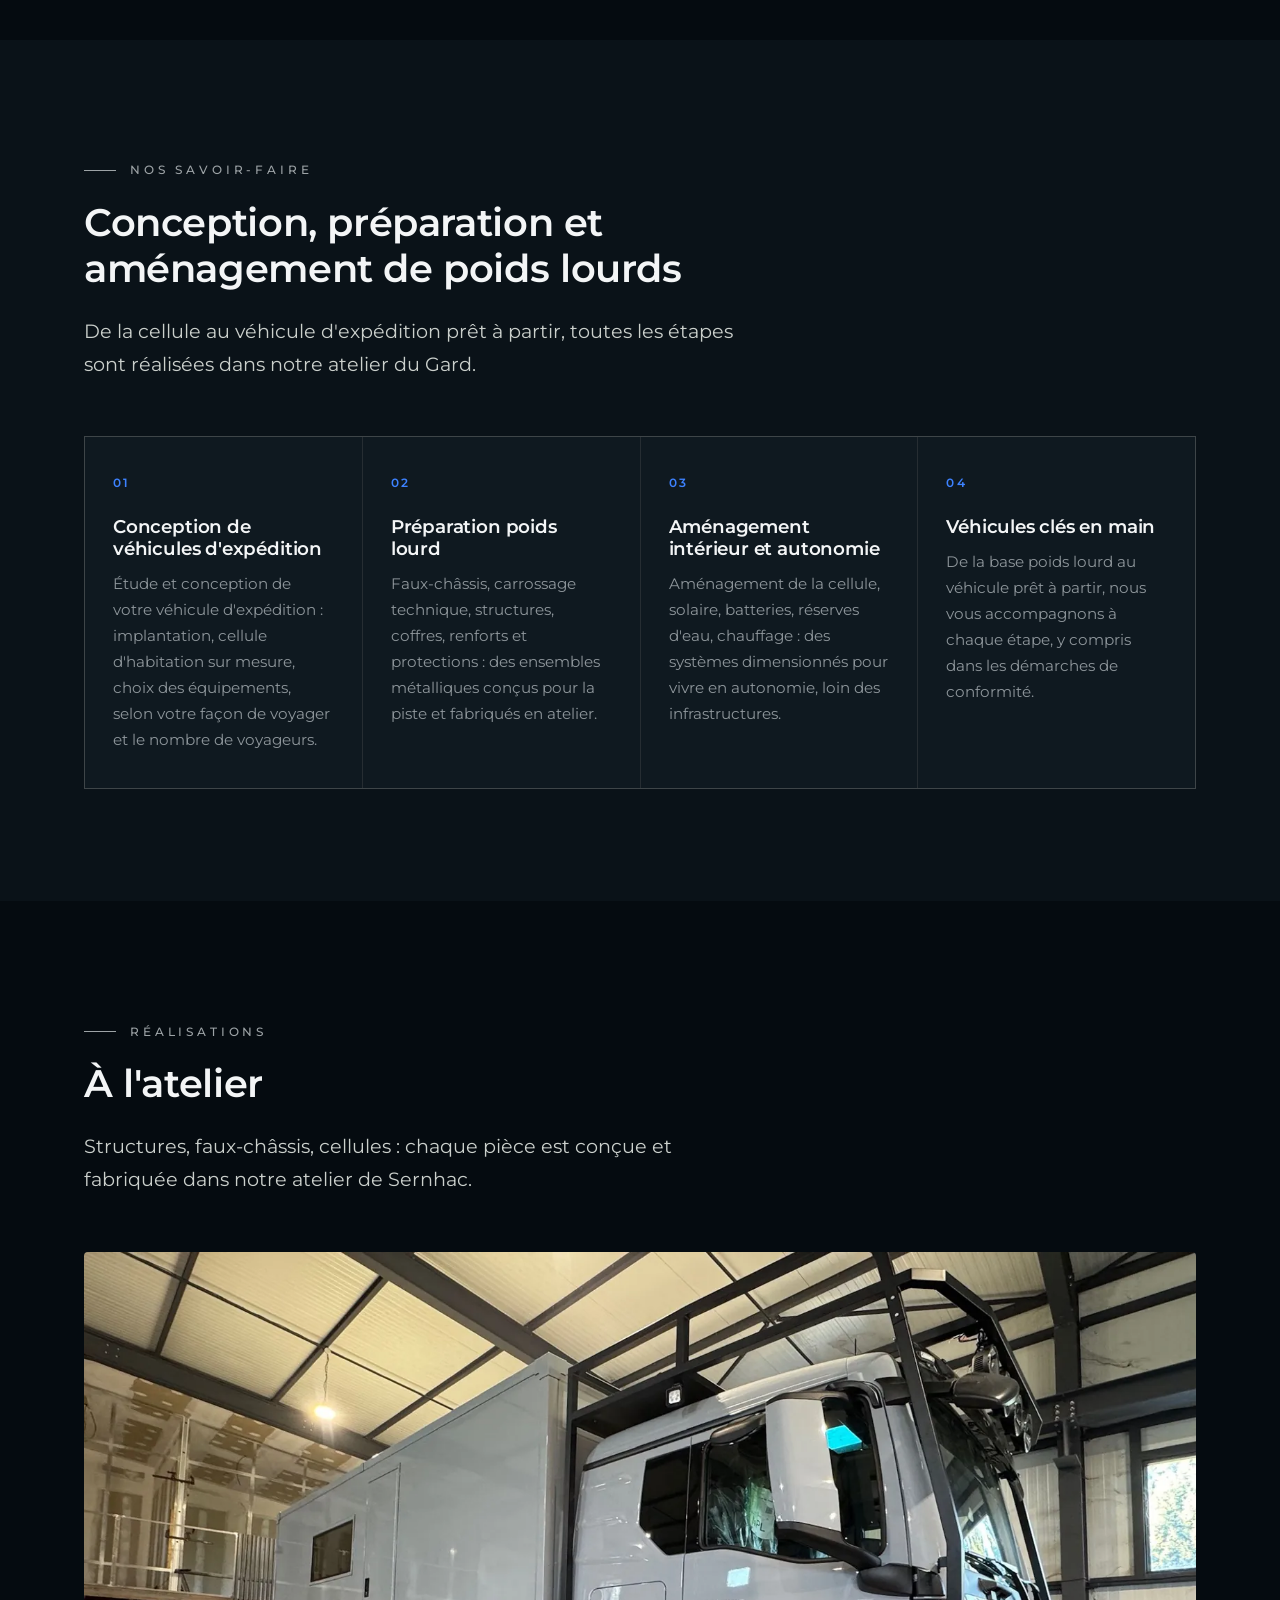
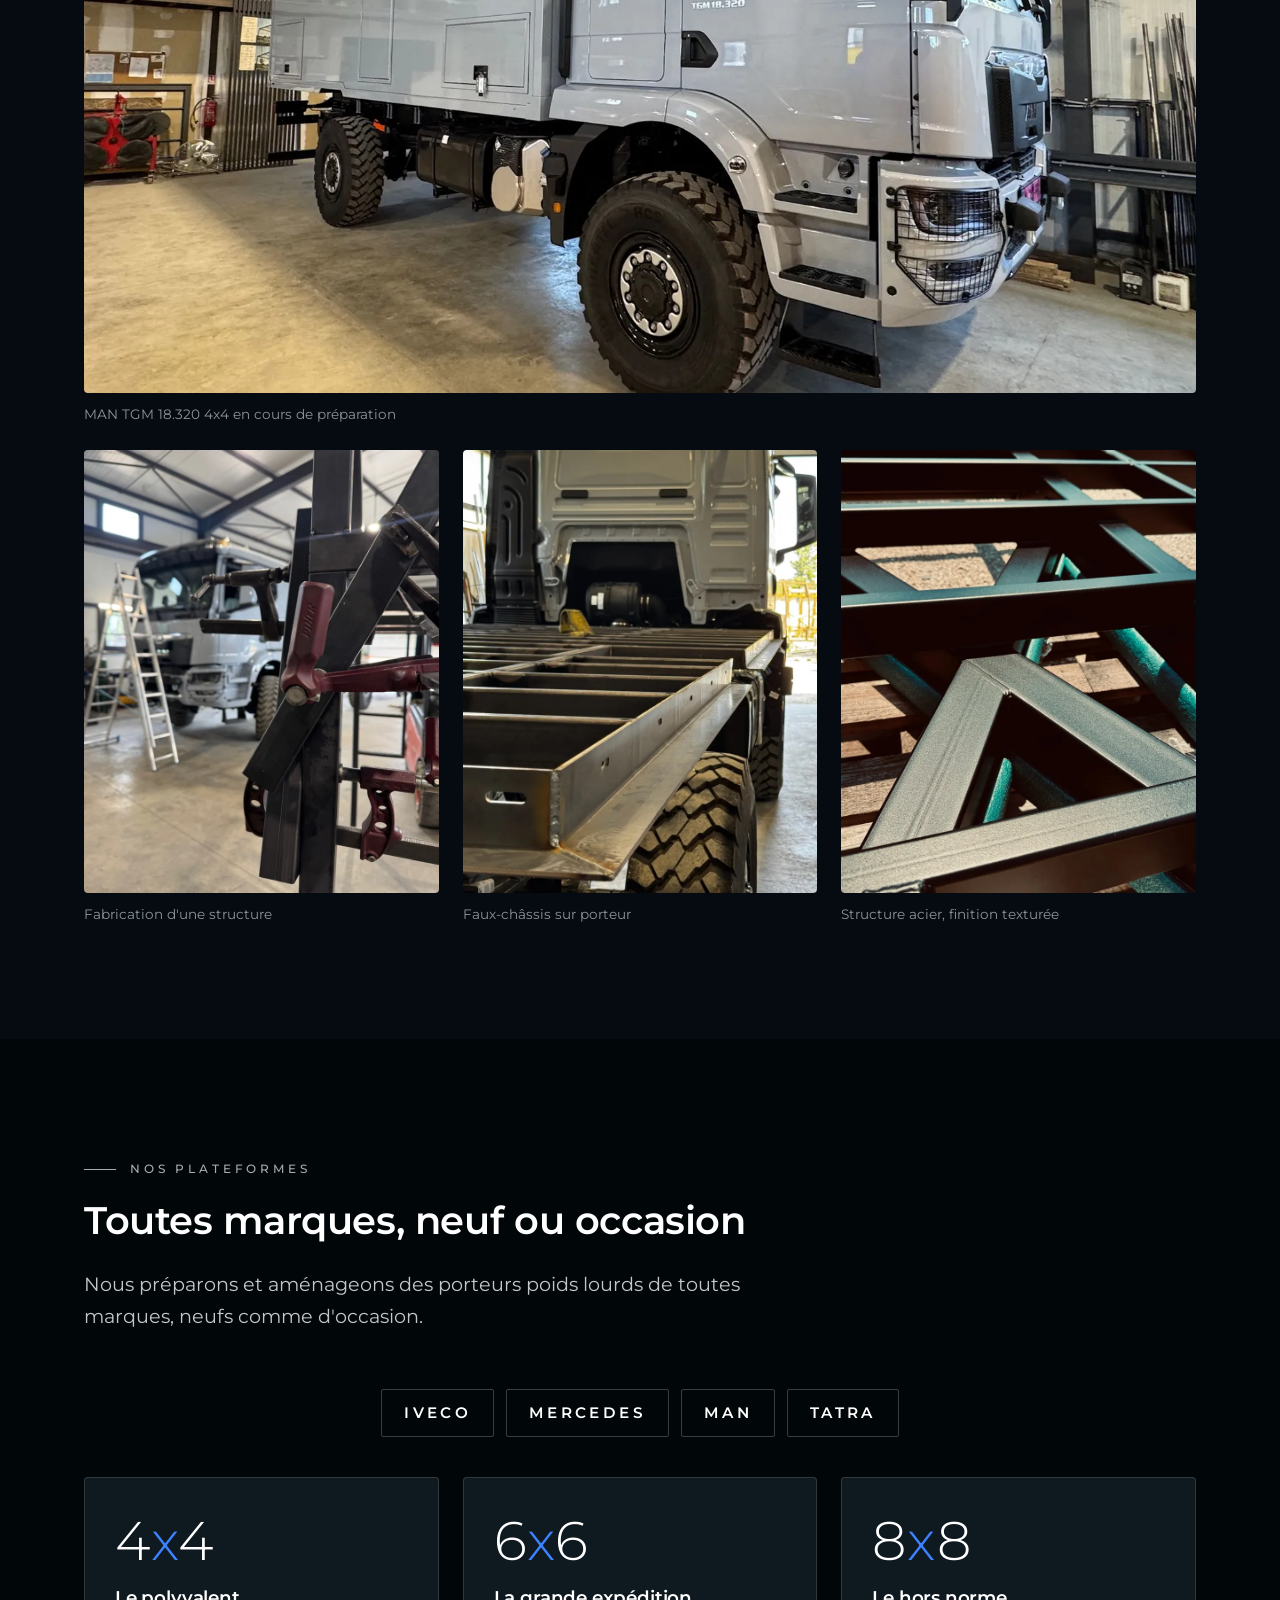
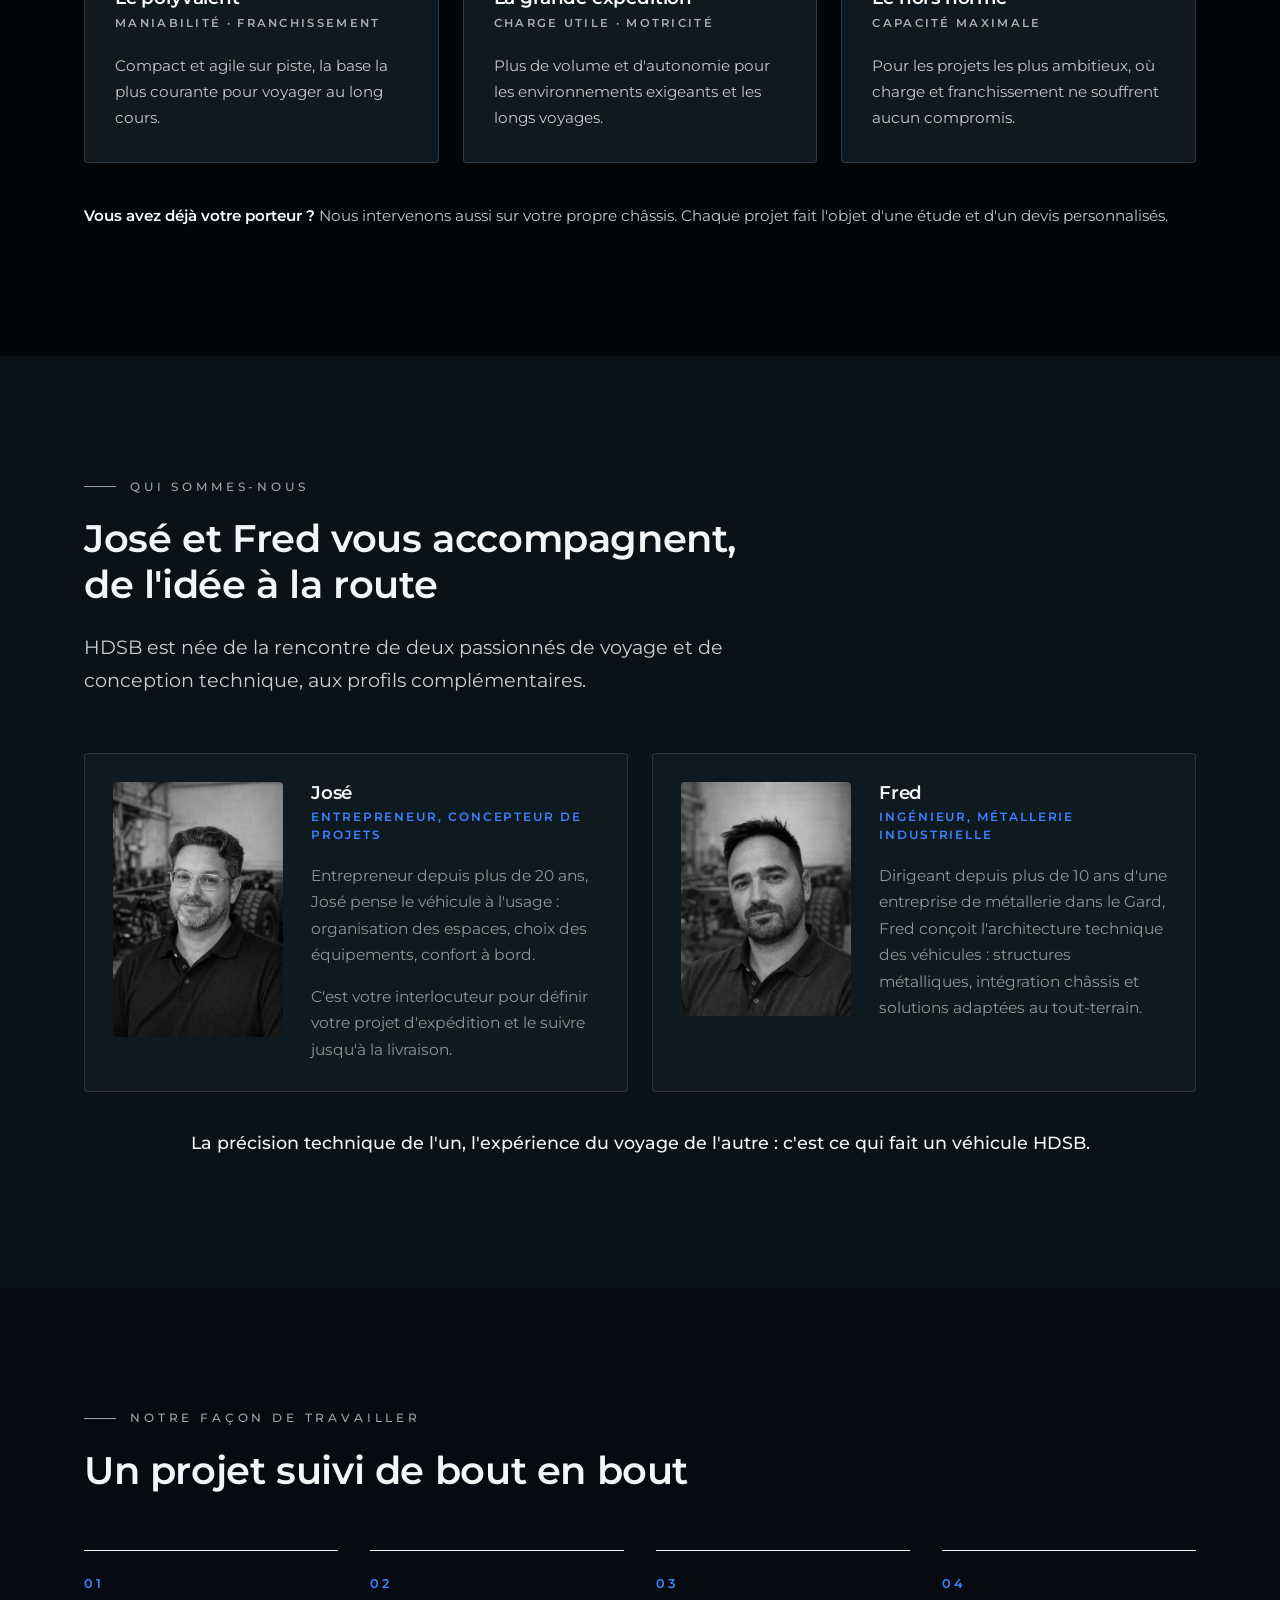
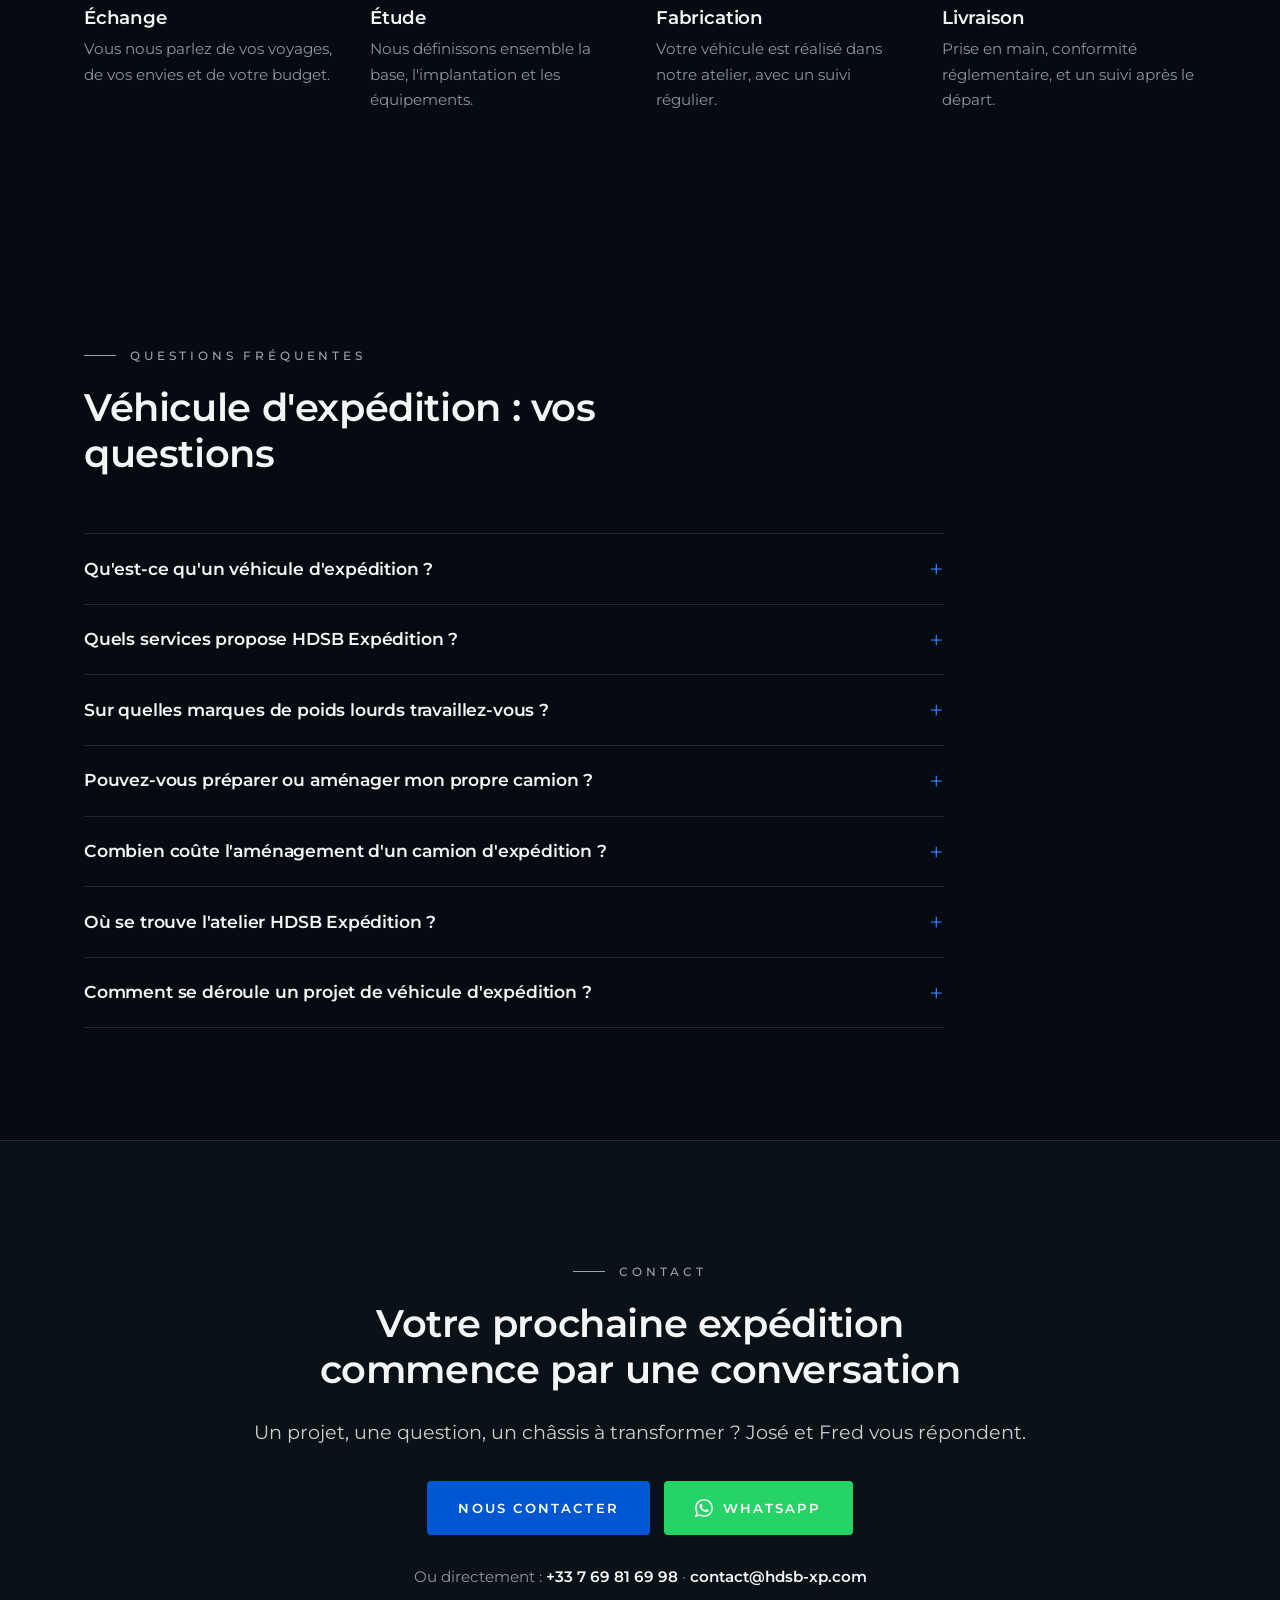
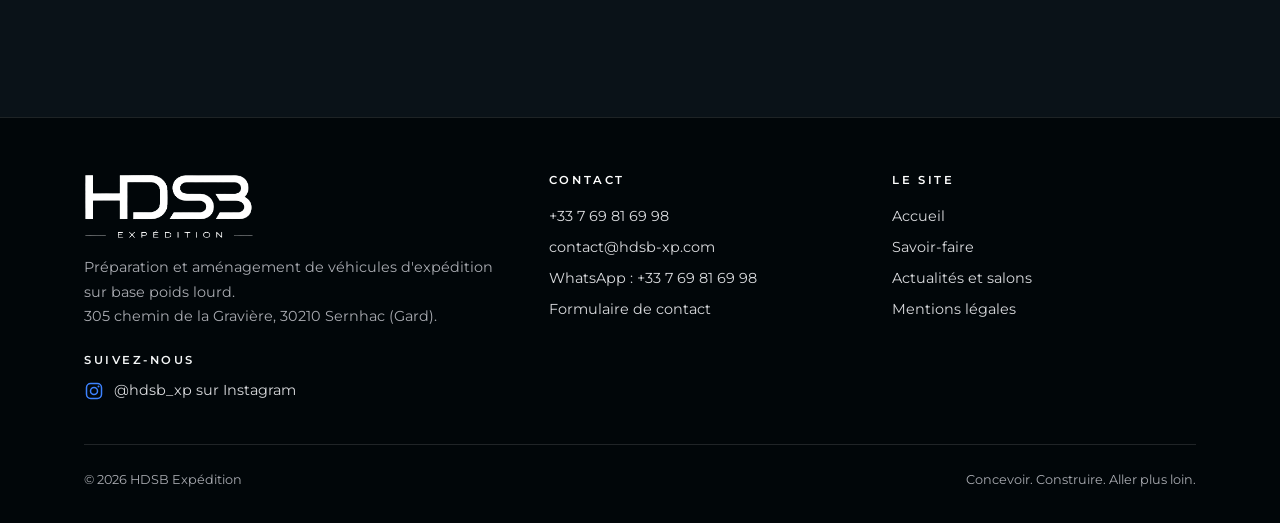
==== commit 180d4331: "Numéro affiché au format international : +33 7 69 81 69 98 Co-Authored-By: Claude Opus 5.5 <noreply@" ====
--- a/index.html
+++ b/index.html
@@ -545,7 +545,7 @@
         <a href="contact.html" class="btn btn-primary">Nous contacter</a>
         <a href="https://wa.me/33769816998?text=Bonjour%20HDSB%20Exp%C3%A9dition%2C%20je%20souhaite%20vous%20parler%20de%20mon%20projet%20de%20v%C3%A9hicule%20d%27exp%C3%A9dition." class="btn btn-whatsapp" target="_blank" rel="noopener"><svg viewBox="0 0 24 24" width="18" height="18" aria-hidden="true" focusable="false"><path fill="currentColor" d="M17.472 14.382c-.297-.149-1.758-.867-2.03-.967-.273-.099-.471-.148-.67.15-.197.297-.767.966-.94 1.164-.173.199-.347.223-.644.075-.297-.15-1.255-.463-2.39-1.475-.883-.788-1.48-1.761-1.653-2.059-.173-.297-.018-.458.13-.606.134-.133.298-.347.446-.52.149-.174.198-.298.298-.497.099-.198.05-.371-.025-.52-.075-.149-.669-1.612-.916-2.207-.242-.579-.487-.5-.669-.51-.173-.008-.371-.01-.57-.01-.198 0-.52.074-.792.372-.272.297-1.04 1.016-1.04 2.479 0 1.462 1.065 2.875 1.213 3.074.149.198 2.096 3.2 5.077 4.487.709.306 1.262.489 1.694.625.712.227 1.36.195 1.871.118.571-.085 1.758-.719 2.006-1.413.248-.694.248-1.289.173-1.413-.074-.124-.272-.198-.57-.347m-5.421 7.403h-.004a9.87 9.87 0 01-5.031-1.378l-.361-.214-3.741.982.998-3.648-.235-.374a9.86 9.86 0 01-1.51-5.26c.001-5.45 4.436-9.884 9.888-9.884 2.64 0 5.122 1.03 6.988 2.898a9.825 9.825 0 012.893 6.994c-.003 5.45-4.437 9.884-9.885 9.884m8.413-18.297A11.815 11.815 0 0012.05 0C5.495 0 .16 5.335.157 11.892c0 2.096.547 4.142 1.588 5.945L.057 24l6.305-1.654a11.882 11.882 0 005.683 1.448h.005c6.554 0 11.89-5.335 11.893-11.893a11.821 11.821 0 00-3.48-8.413Z"/></svg><span>WhatsApp</span></a>
       </div>
-      <p class="cta-direct">Ou directement : <a href="tel:+33769816998">07 69 81 69 98</a> · <a href="mailto:contact@hdsb-xp.com">contact@hdsb-xp.com</a></p>
+      <p class="cta-direct">Ou directement : <a href="tel:+33769816998">+33 7 69 81 69 98</a> · <a href="mailto:contact@hdsb-xp.com">contact@hdsb-xp.com</a></p>
     </div>
   </section>
 
@@ -563,9 +563,9 @@
       <div>
         <h3>Contact</h3>
         <ul>
-          <li><a href="tel:+33769816998">07 69 81 69 98</a></li>
+          <li><a href="tel:+33769816998">+33 7 69 81 69 98</a></li>
           <li><a href="mailto:contact@hdsb-xp.com">contact@hdsb-xp.com</a></li>
-          <li><a href="https://wa.me/33769816998?text=Bonjour%20HDSB%20Exp%C3%A9dition%2C%20je%20souhaite%20vous%20parler%20de%20mon%20projet%20de%20v%C3%A9hicule%20d%27exp%C3%A9dition." target="_blank" rel="noopener">WhatsApp : 07 69 81 69 98</a></li>
+          <li><a href="https://wa.me/33769816998?text=Bonjour%20HDSB%20Exp%C3%A9dition%2C%20je%20souhaite%20vous%20parler%20de%20mon%20projet%20de%20v%C3%A9hicule%20d%27exp%C3%A9dition." target="_blank" rel="noopener">WhatsApp : +33 7 69 81 69 98</a></li>
           <li><a href="contact.html">Formulaire de contact</a></li>
         </ul>
       </div>
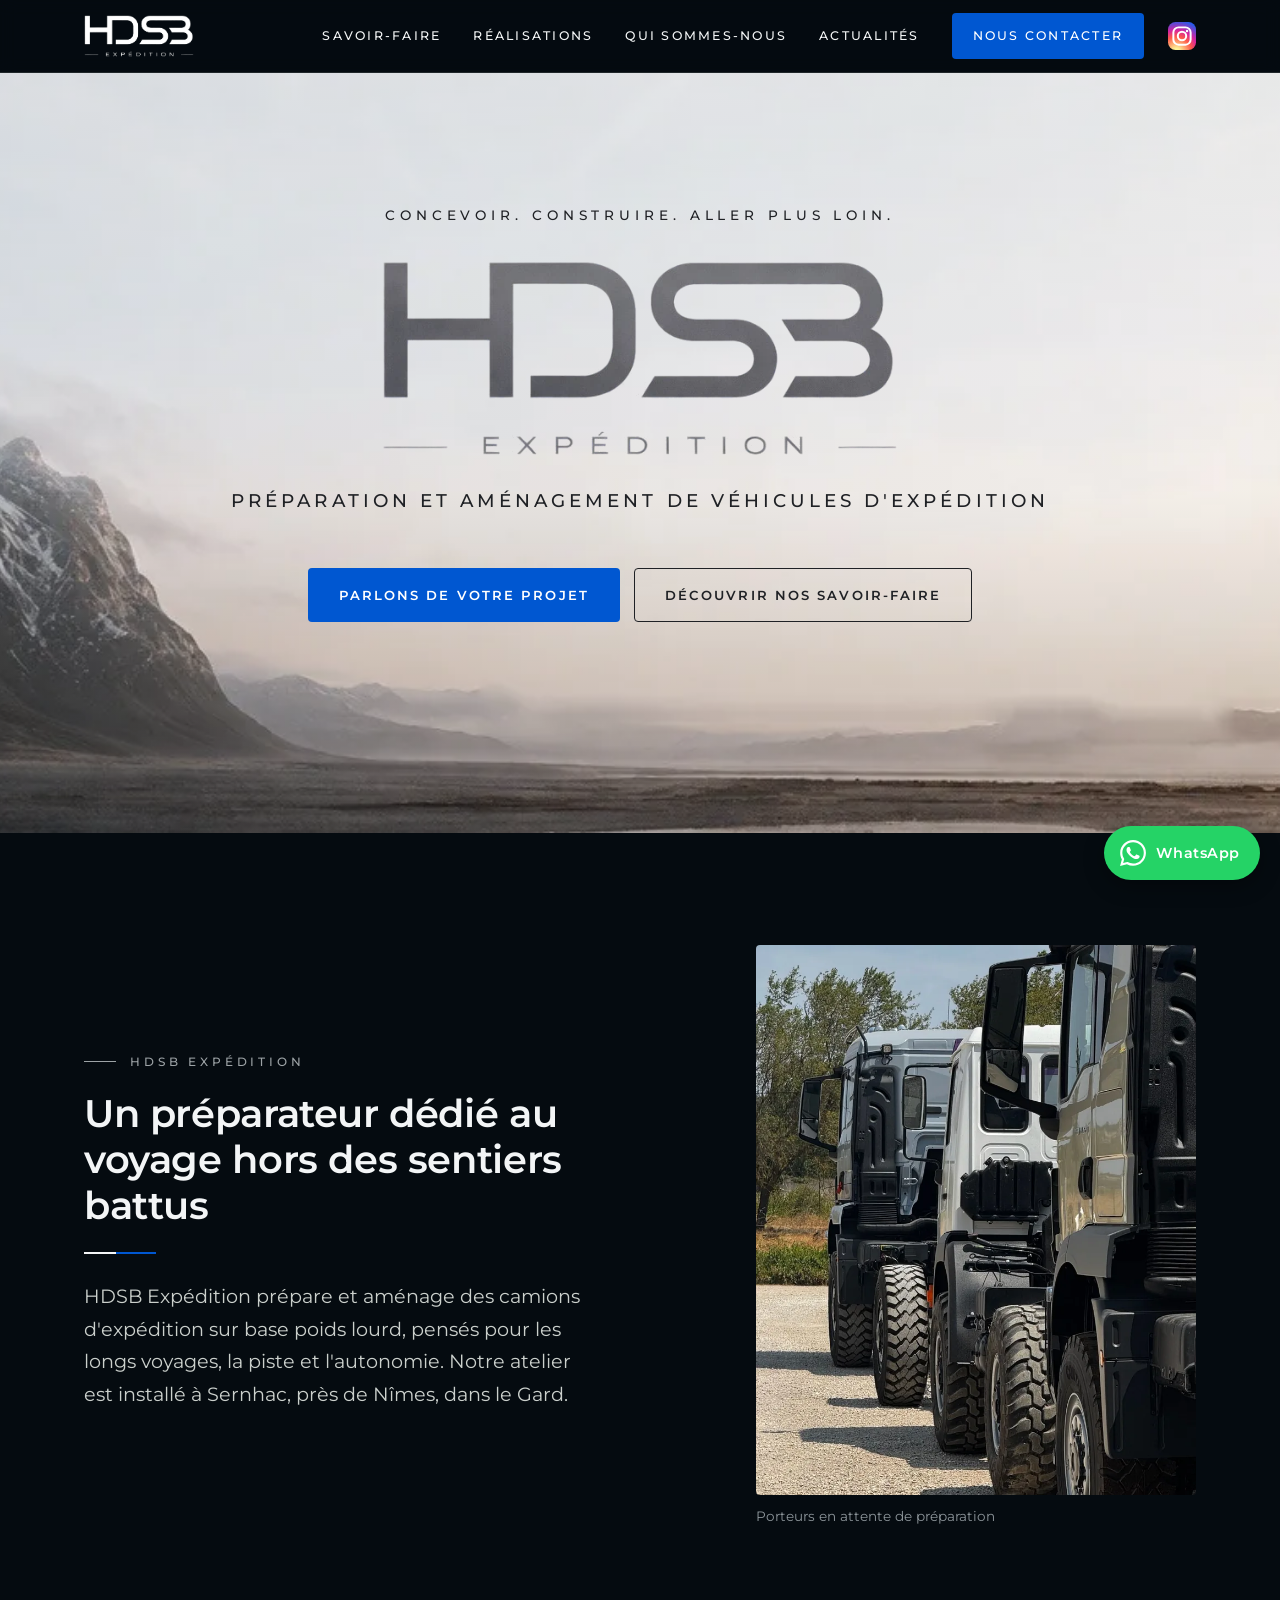
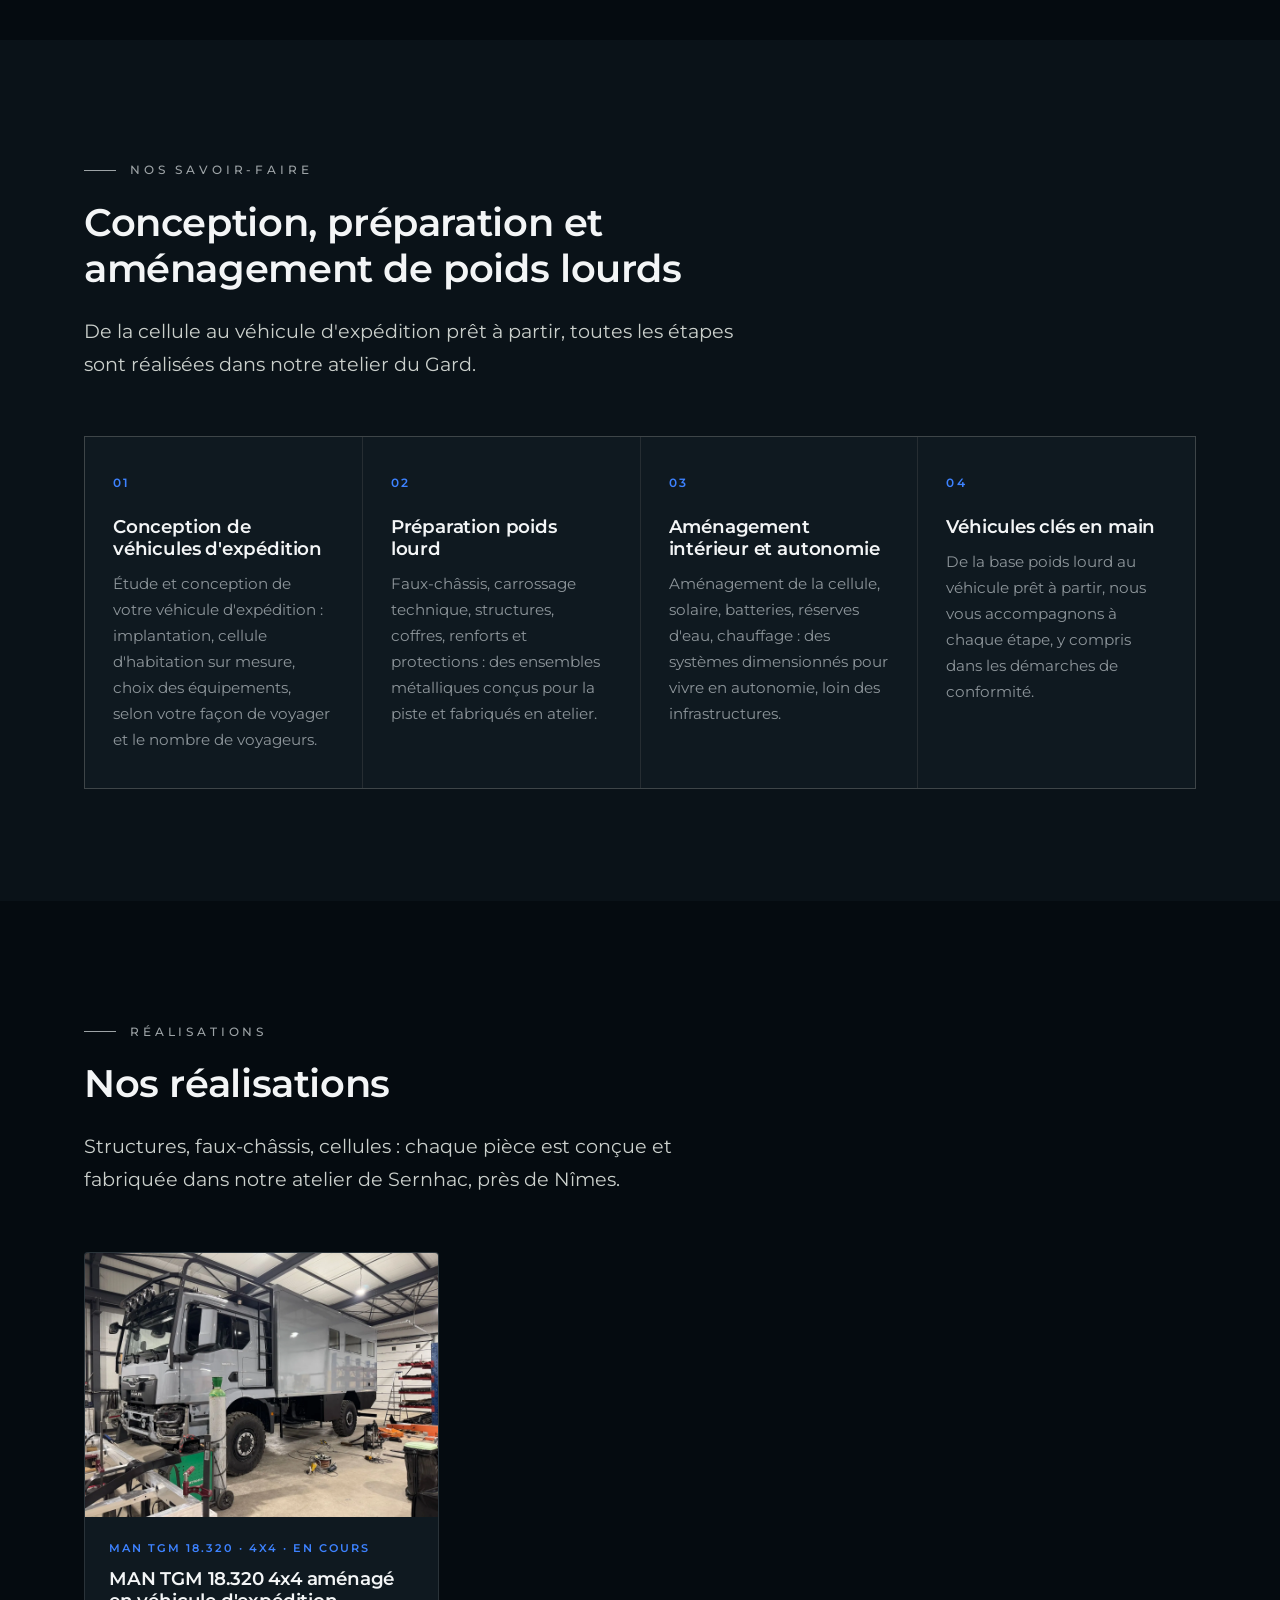
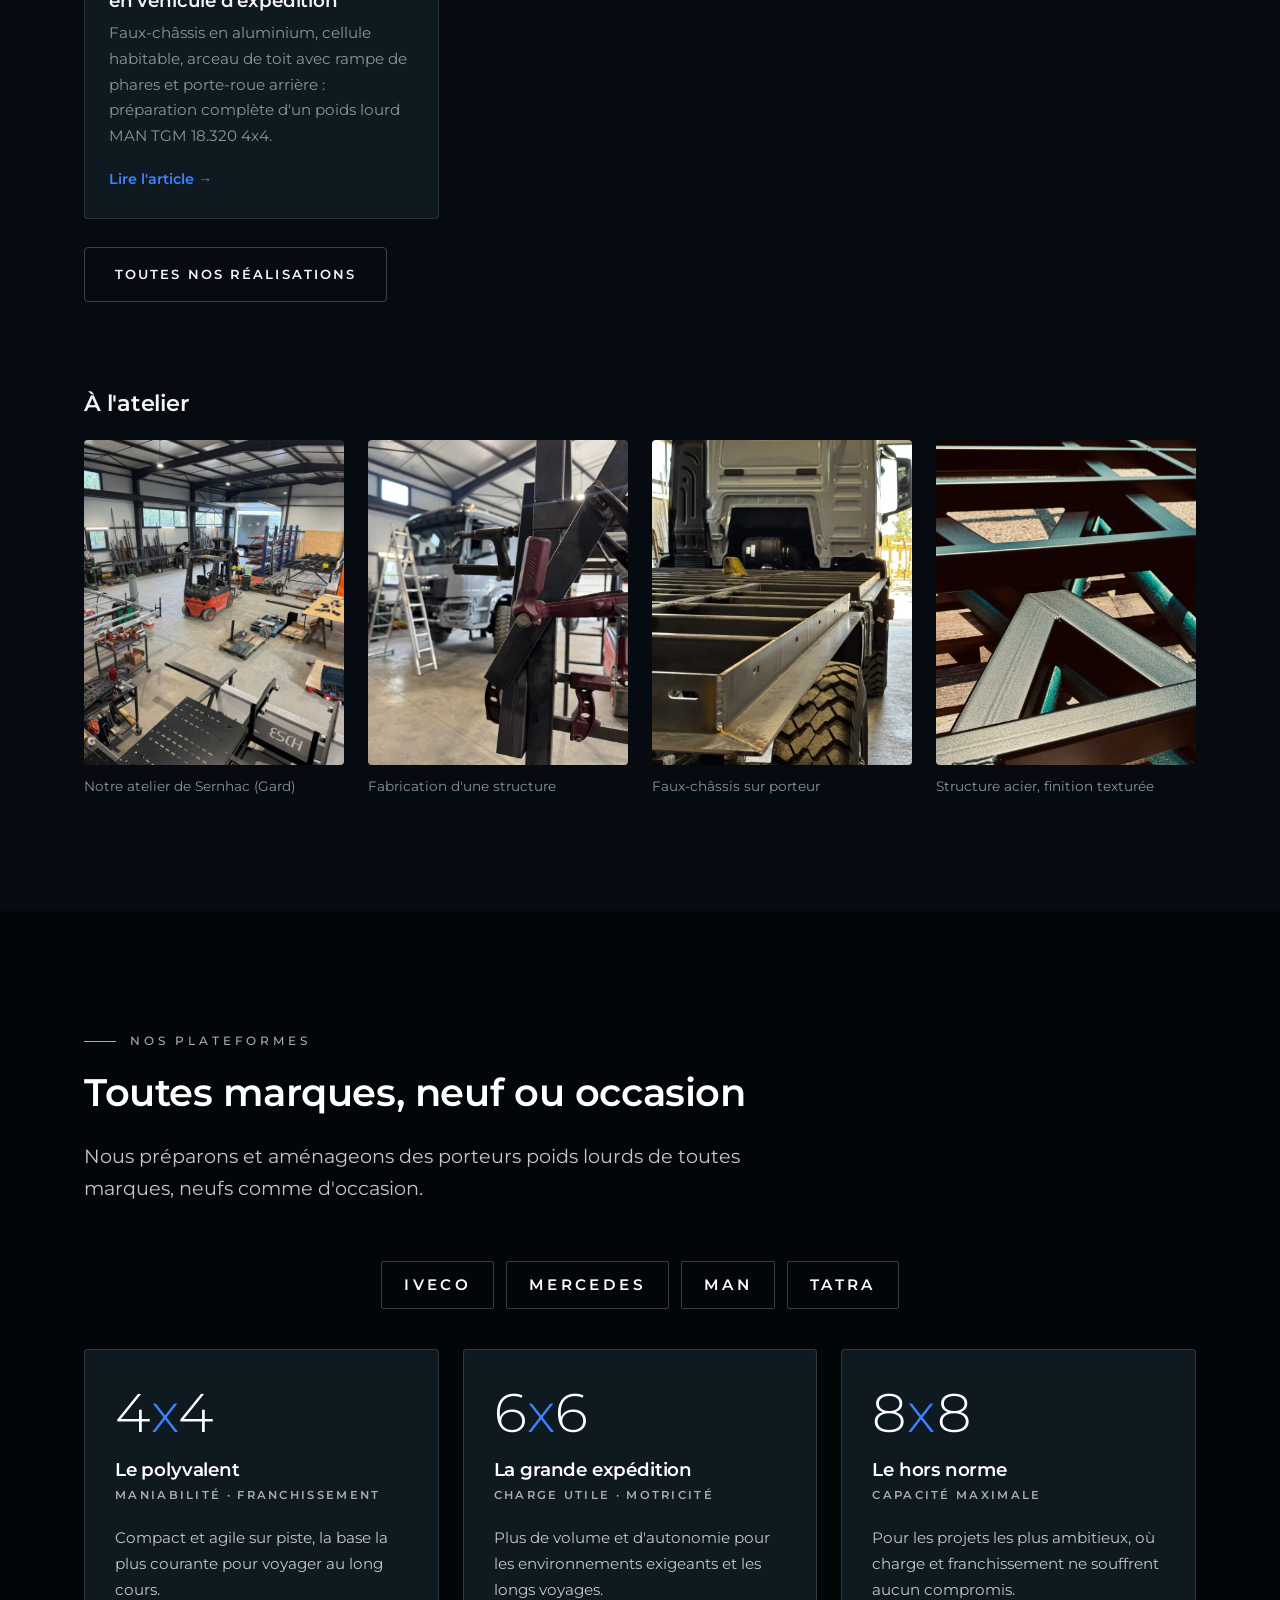
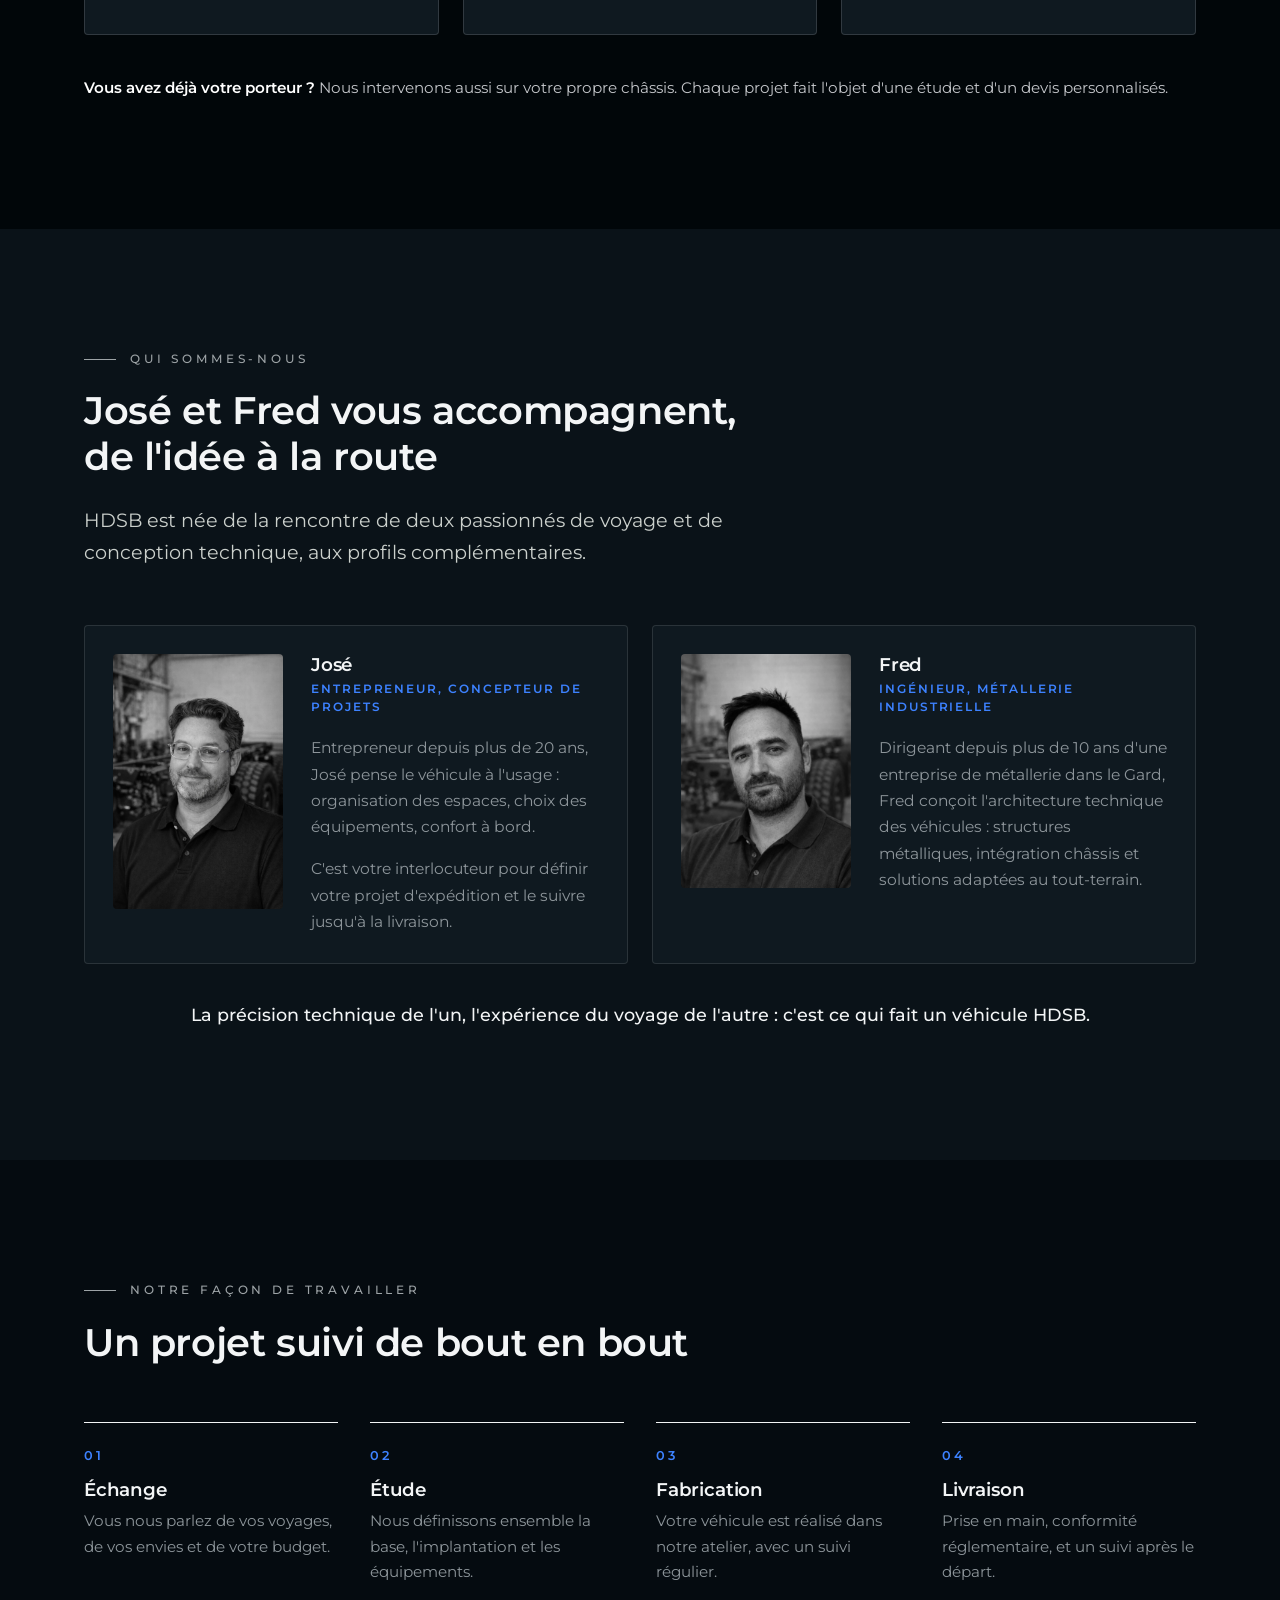
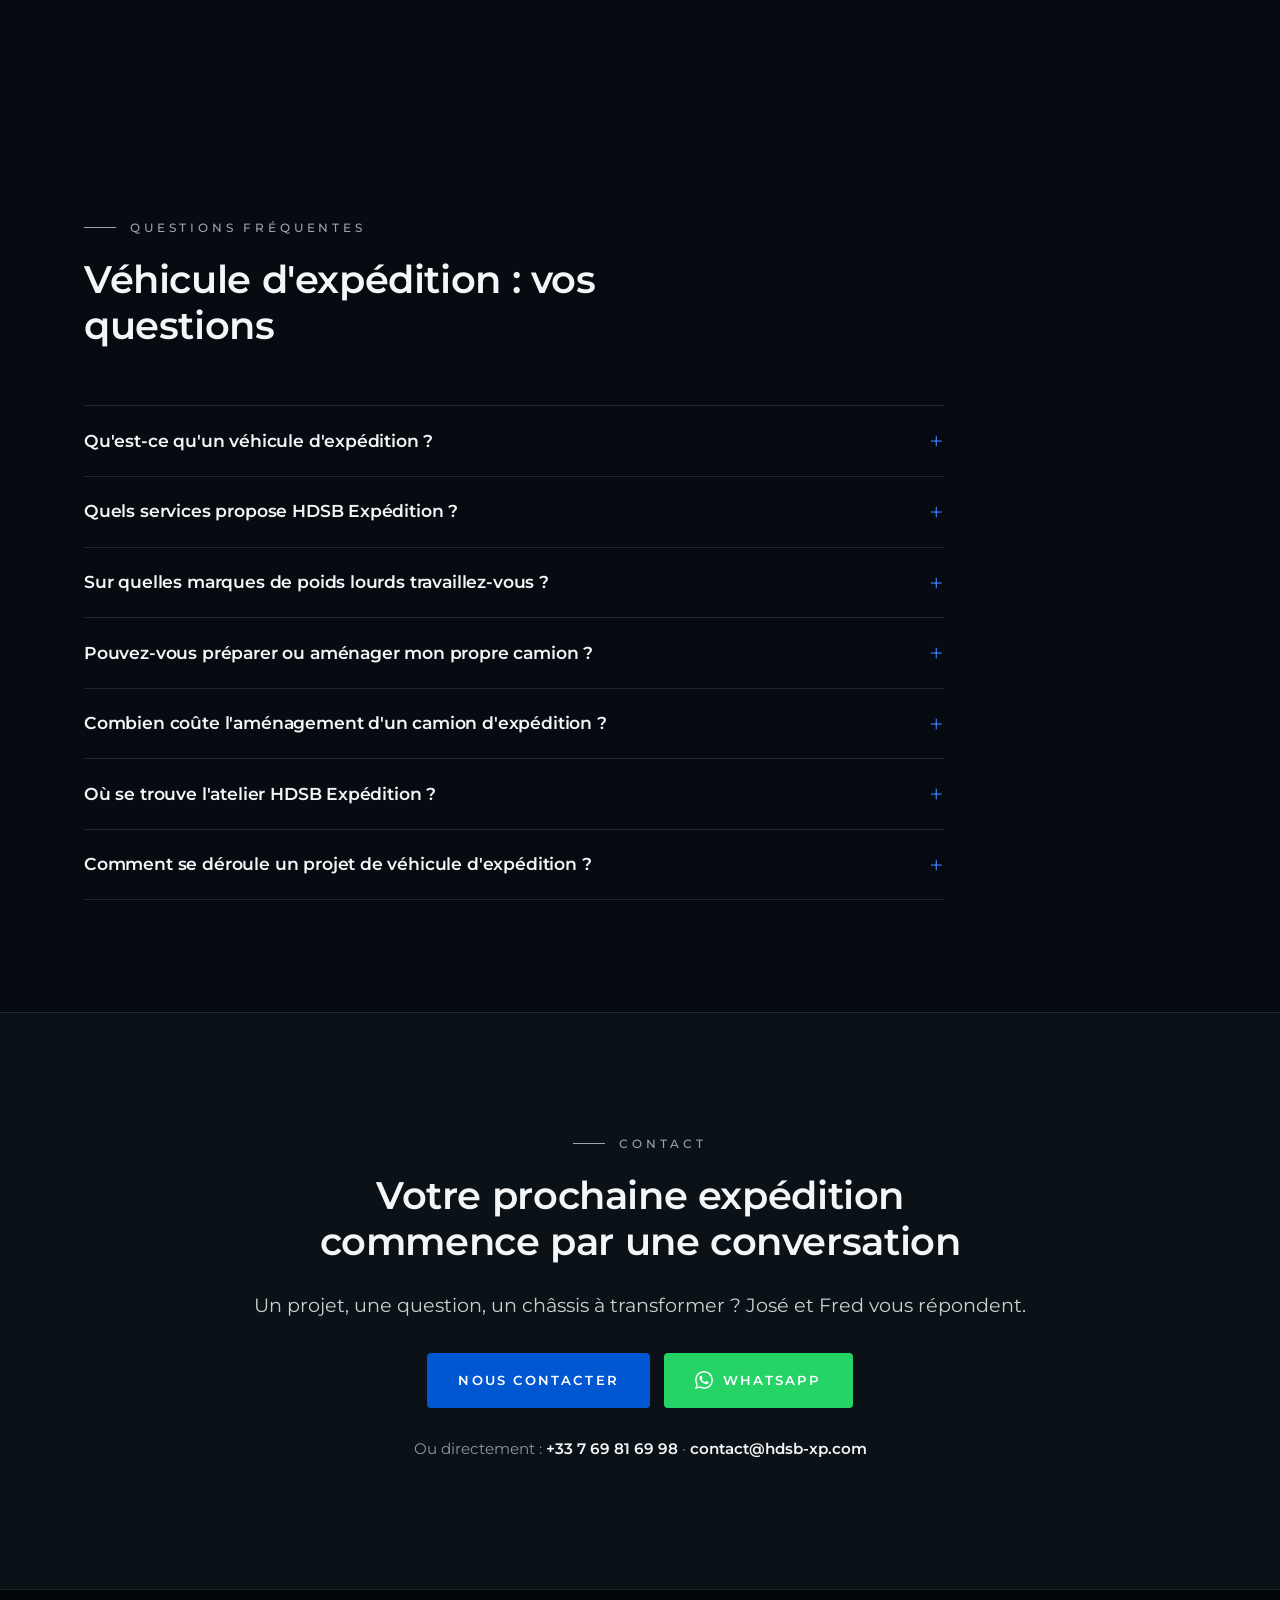
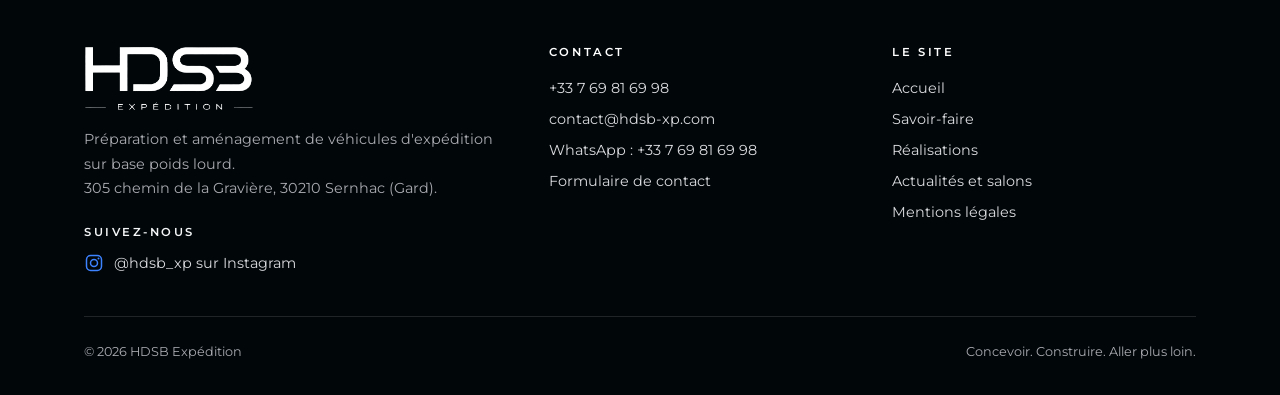
==== commit 51bb539d: "Ajoute la page Réalisations, l'article MAN TGM 18.320 et une galerie générée - Nouvelle page realisa" ====
--- a/index.html
+++ b/index.html
@@ -235,7 +235,7 @@
     <a href="./" class="logo"><img src="assets/img/logo-blanc.webp" alt="HDSB Expédition" width="603" height="230"></a>
     <nav class="nav-links" id="nav-links" aria-label="Navigation principale">
       <a href="#savoir-faire">Savoir-faire</a>
-      <a href="#realisations">Réalisations</a>
+      <a href="realisations.html">Réalisations</a>
       <a href="#fondateurs">Qui sommes-nous</a>
       <a href="actualites.html">Actualités</a>
       <a href="contact.html" class="btn btn-primary">Nous contacter</a>
@@ -348,17 +348,38 @@
     <div class="wrap">
       <div class="section-head">
         <span class="eyebrow">Réalisations</span>
-        <h2>À l'atelier</h2>
-        <p class="lede">Structures, faux-châssis, cellules : chaque pièce est conçue et fabriquée dans notre atelier de Sernhac.</p>
-      </div>
-      <figure class="feature">
-        <picture>
-          <source srcset="assets/img/realisation-man-tgm-4x4.webp" type="image/webp">
-          <img src="assets/img/realisation-man-tgm-4x4.jpg" alt="Véhicule d'expédition MAN TGM 18.320 4x4 en cours de préparation et d'aménagement dans l'atelier HDSB Expédition" width="1600" height="1067" loading="lazy">
-        </picture>
-        <figcaption>MAN TGM 18.320 4x4 en cours de préparation</figcaption>
-      </figure>
+        <h2>Nos réalisations</h2>
+        <p class="lede">Structures, faux-châssis, cellules : chaque pièce est conçue et fabriquée dans notre atelier de Sernhac, près de Nîmes.</p>
+      </div>
+      <div class="project-cards">
+        <!-- Les 3 dernières réalisations, générées depuis realisations.json par outils/generer-realisations.py -->
+        <!-- REALISATIONS:DEBUT limite=3 -->
+        <article class="project-card">
+          <a href="realisation-man-tgm-18-320-vehicule-expedition.html">
+            <picture>
+              <source srcset="assets/img/man-tgm-18-320-cellule-expedition.webp" type="image/webp">
+              <img src="assets/img/man-tgm-18-320-cellule-expedition.jpg" alt="Véhicule d&#x27;expédition MAN TGM 18.320 4x4 avec cellule habitable, arceau de toit et rampe de phares dans l&#x27;atelier HDSB Expédition" width="1600" height="1200" loading="lazy">
+            </picture>
+            <div class="project-card-body">
+              <span class="project-card-tag">MAN TGM 18.320 · 4x4 · En cours</span>
+              <h3>MAN TGM 18.320 4x4 aménagé en véhicule d&#x27;expédition</h3>
+              <p>Faux-châssis en aluminium, cellule habitable, arceau de toit avec rampe de phares et porte-roue arrière : préparation complète d&#x27;un poids lourd MAN TGM 18.320 4x4.</p>
+              <span class="project-card-more">Lire l'article →</span>
+            </div>
+          </a>
+        </article>        <!-- REALISATIONS:FIN -->
+      </div>
+      <p class="project-cards-more"><a href="realisations.html" class="btn btn-ghost">Toutes nos réalisations</a></p>
+
+      <h3 class="subsection-title">À l'atelier</h3>
       <div class="gallery">
+        <figure>
+          <picture>
+            <source srcset="assets/img/atelier-hdsb-expedition-sernhac.webp" type="image/webp">
+            <img src="assets/img/atelier-hdsb-expedition-sernhac.jpg" alt="Vue d'ensemble de l'atelier HDSB Expédition à Sernhac : postes de soudure, stock d'acier et d'aluminium, chariot élévateur et structures en fabrication" width="1200" height="1600" loading="lazy">
+          </picture>
+          <figcaption>Notre atelier de Sernhac (Gard)</figcaption>
+        </figure>
         <figure>
           <picture>
             <source srcset="assets/img/atelier-fabrication-structure.webp" type="image/webp">
@@ -574,6 +595,7 @@
         <ul>
           <li><a href="./">Accueil</a></li>
           <li><a href="./#savoir-faire">Savoir-faire</a></li>
+          <li><a href="realisations.html">Réalisations</a></li>
           <li><a href="actualites.html">Actualités et salons</a></li>
           <li><a href="mentions-legales.html">Mentions légales</a></li>
         </ul>
--- a/css/style.css
+++ b/css/style.css
@@ -663,9 +663,47 @@
 .feature img { aspect-ratio: 3 / 2; object-fit: cover; }
 .gallery {
   display: grid;
-  grid-template-columns: repeat(3, 1fr);
+  grid-template-columns: repeat(4, 1fr);
   gap: 24px;
 }
+@media (max-width: 900px) { .gallery { grid-template-columns: repeat(2, 1fr); } }
+.feature a { display: block; }
+.feature-link { font-weight: 600; text-decoration: none; margin-left: 6px; }
+
+/* ---------- Page réalisation ---------- */
+.breadcrumb { font-size: 0.82rem; color: var(--muted); margin-bottom: 1.4rem; }
+.breadcrumb a { color: var(--muted); text-decoration: none; }
+.breadcrumb a:hover { color: var(--nogaro-light); }
+.project .feature img { aspect-ratio: 4 / 3; }
+.project-grid {
+  display: grid;
+  grid-template-columns: 1.6fr 1fr;
+  gap: clamp(32px, 5vw, 72px);
+  align-items: start;
+  margin: clamp(40px, 6vw, 72px) 0;
+}
+.works { list-style: none; margin: 1.6rem 0 0; padding: 0; display: grid; gap: 20px; }
+.works li { border-left: 2px solid var(--nogaro); padding-left: 18px; }
+.works h3 { font-size: 1.05rem; margin-bottom: 0.3rem; }
+.works p { margin: 0; color: var(--muted); }
+.project-facts {
+  background: var(--paper);
+  border: 1px solid var(--line);
+  border-radius: var(--radius);
+  padding: 28px;
+}
+.project-facts h2 { font-size: 1.2rem; }
+.project-facts dl { margin: 0; }
+.project-facts dt {
+  font-size: 0.72rem;
+  font-weight: 600;
+  letter-spacing: 0.2em;
+  text-transform: uppercase;
+  color: var(--graphite);
+  margin-top: 1rem;
+}
+.project-facts dd { margin: 0.2rem 0 0; color: var(--ink); font-weight: 500; }
+@media (max-width: 860px) { .project-grid { grid-template-columns: 1fr; } }
 .gallery figure { margin: 0; }
 .gallery img { aspect-ratio: 4 / 5; object-fit: cover; }
 .feature figcaption,
@@ -826,3 +864,38 @@
 
 .wa-inline { display: inline-flex; align-items: center; gap: 10px; }
 .wa-inline svg { color: #25d366; flex: none; }
+
+/* ---------- Cartes de réalisations (générées depuis realisations.json) ---------- */
+.project-cards {
+  display: grid;
+  grid-template-columns: repeat(auto-fill, minmax(300px, 1fr));
+  gap: 24px;
+}
+.project-card {
+  background: var(--paper);
+  border: 1px solid var(--line);
+  border-radius: var(--radius);
+  overflow: hidden;
+  transition: border-color 0.2s, transform 0.2s;
+}
+.project-card:hover { border-color: var(--nogaro); transform: translateY(-3px); }
+.project-card a { display: block; color: inherit; text-decoration: none; height: 100%; }
+.project-card img { width: 100%; aspect-ratio: 4 / 3; object-fit: cover; background: var(--mist); }
+.project-card-body { padding: 22px 24px 26px; }
+.project-card-tag {
+  display: block;
+  font-size: 0.7rem;
+  font-weight: 600;
+  letter-spacing: 0.18em;
+  text-transform: uppercase;
+  color: var(--nogaro-light);
+  margin-bottom: 0.6rem;
+}
+.project-card h3 { font-size: 1.15rem; margin-bottom: 0.5rem; }
+.project-card p { color: var(--muted); font-size: 0.95rem; margin-bottom: 1rem; }
+.project-card-more { font-weight: 600; font-size: 0.9rem; color: var(--nogaro-light); }
+.project-card:hover .project-card-more { color: var(--ink); }
+.project-cards-more { margin: 28px 0 0; }
+.subsection-title { margin: clamp(56px, 8vw, 88px) 0 24px; font-size: 1.4rem; }
+.project .gallery { grid-template-columns: repeat(3, 1fr); }
+@media (max-width: 600px) { .project .gallery { grid-template-columns: 1fr 1fr; } }
